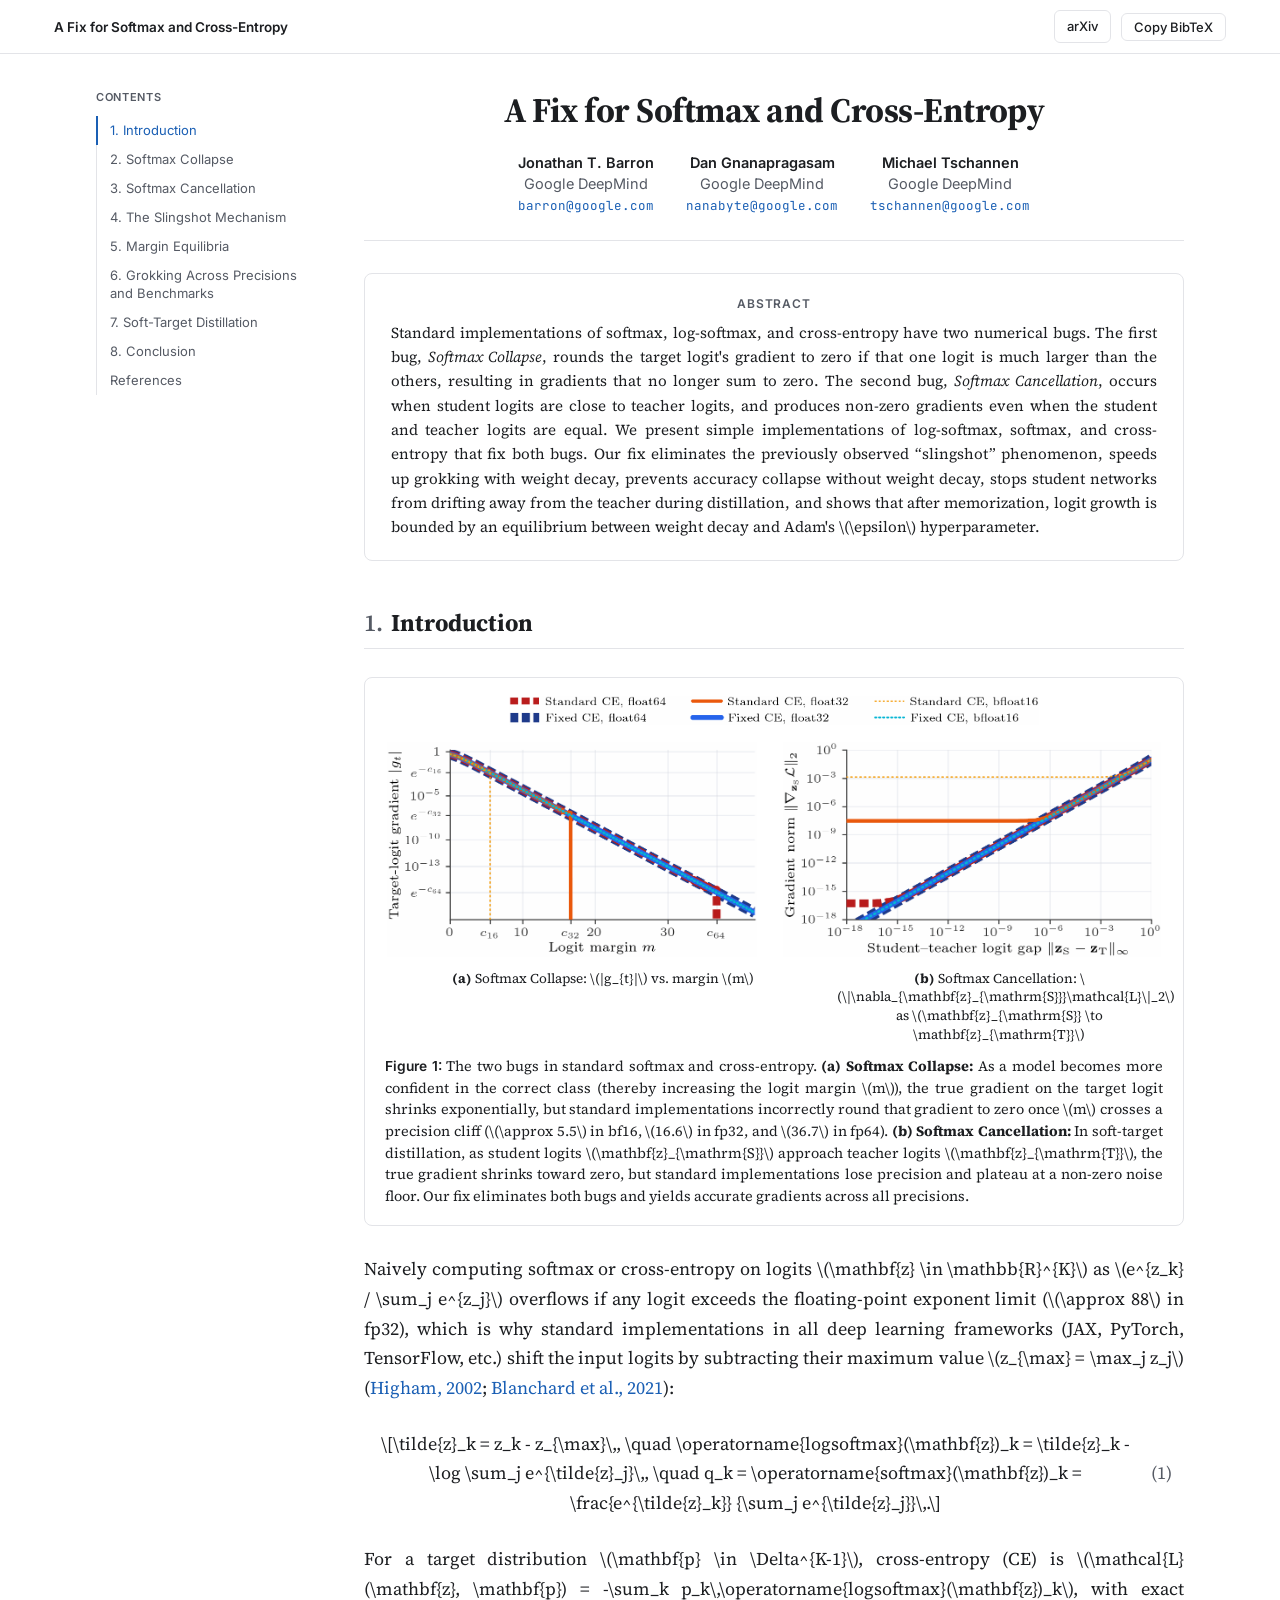
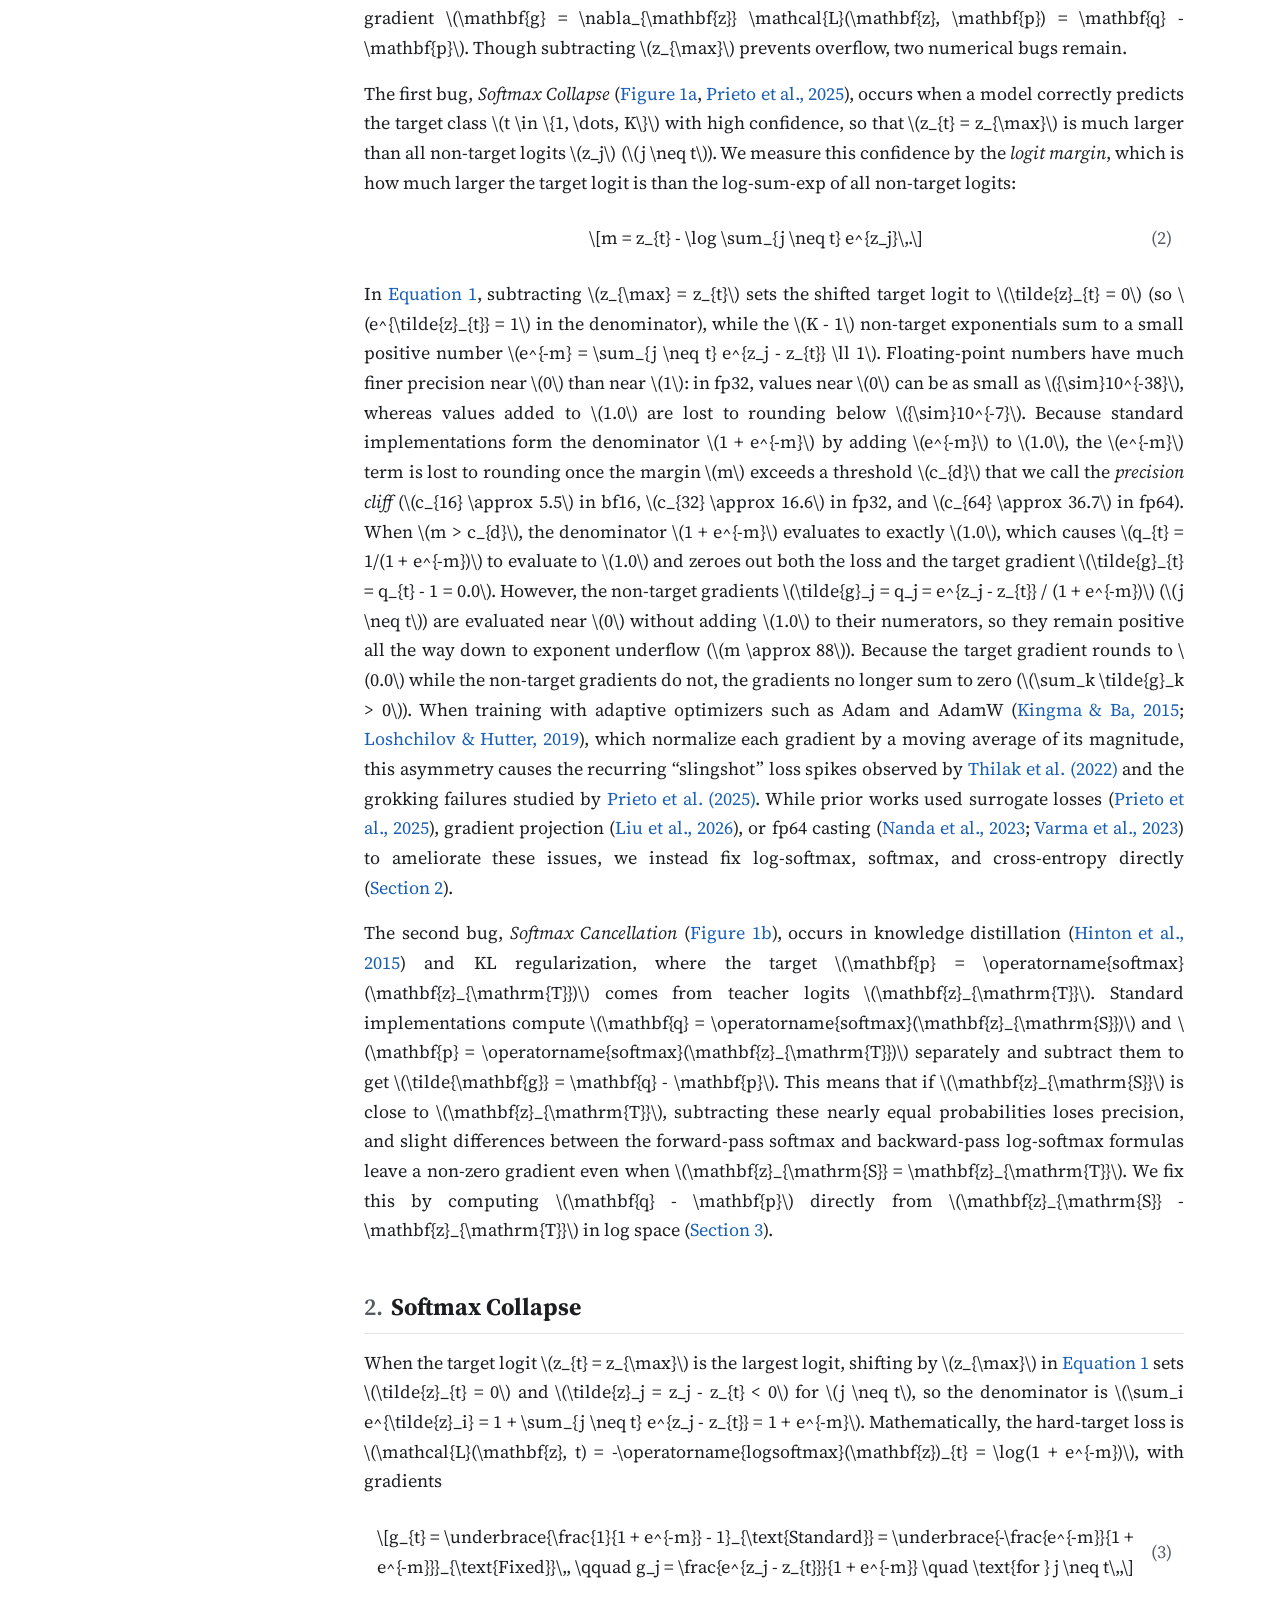
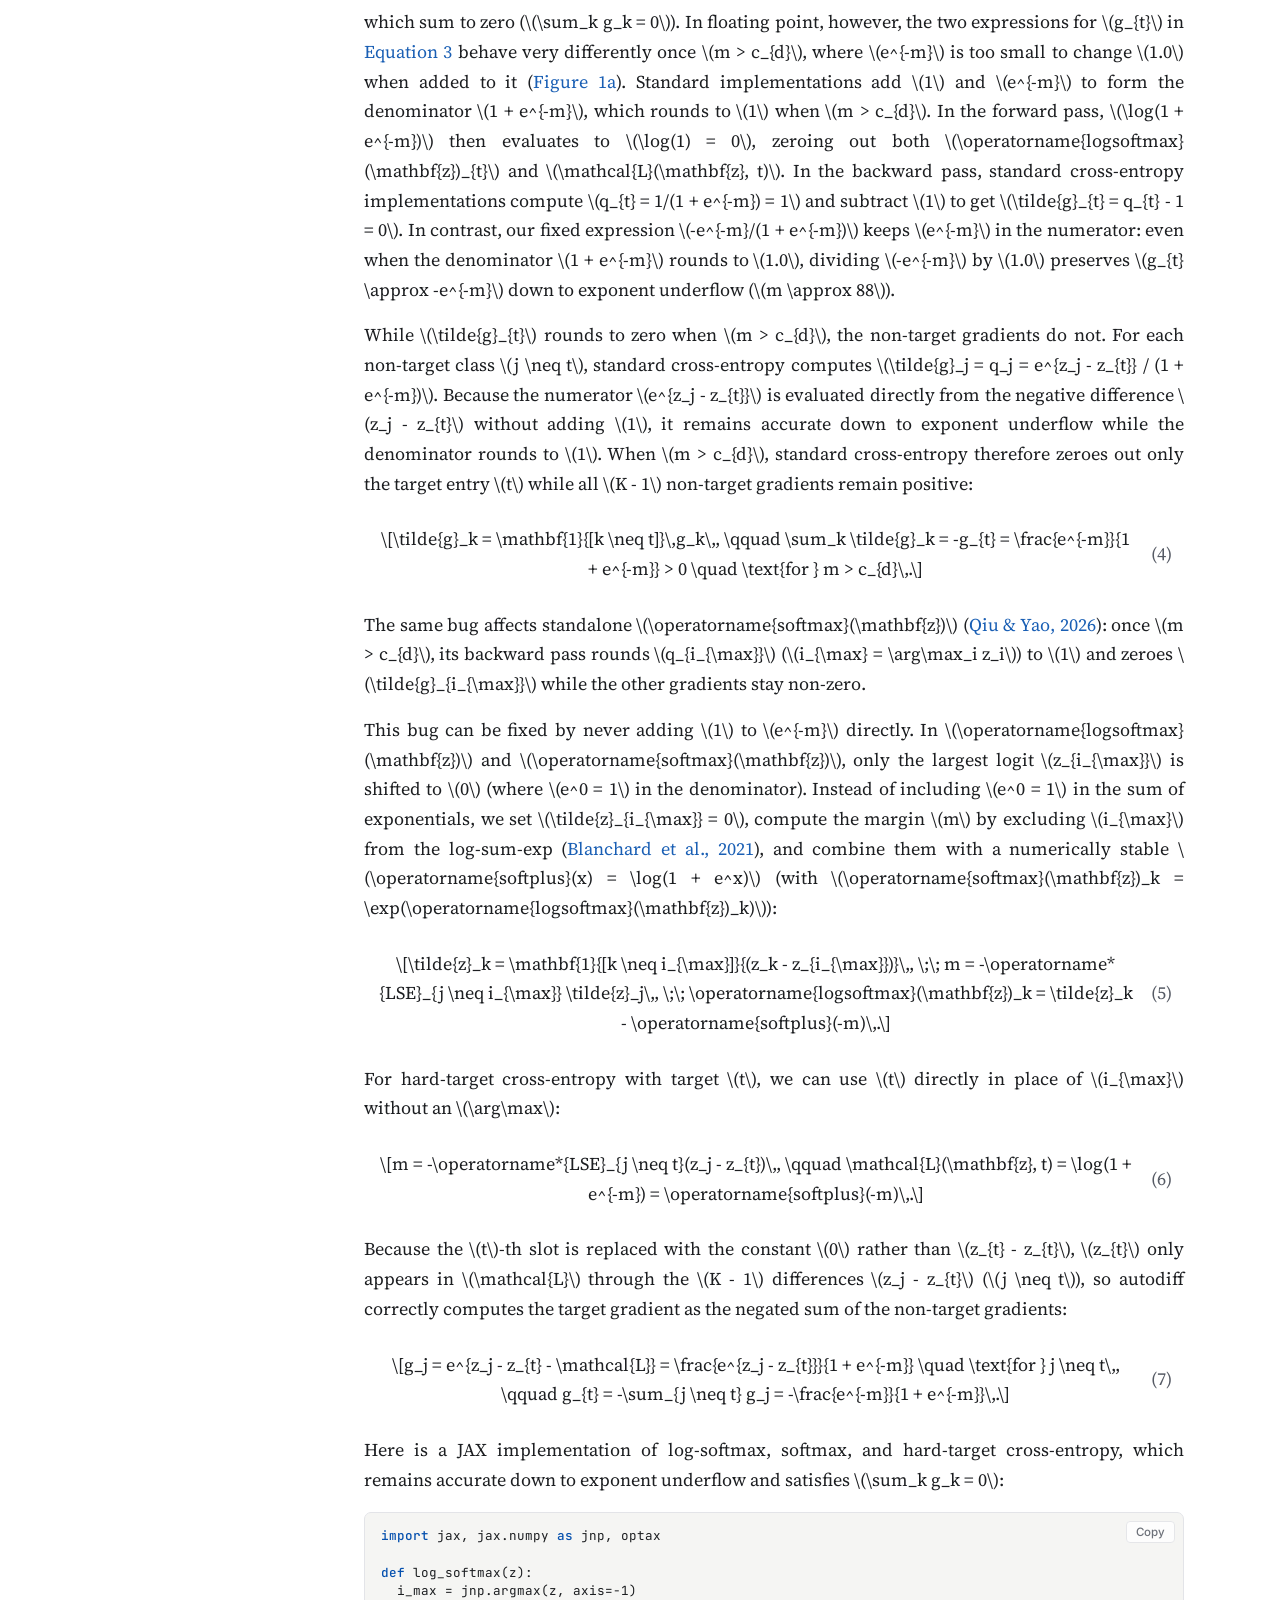
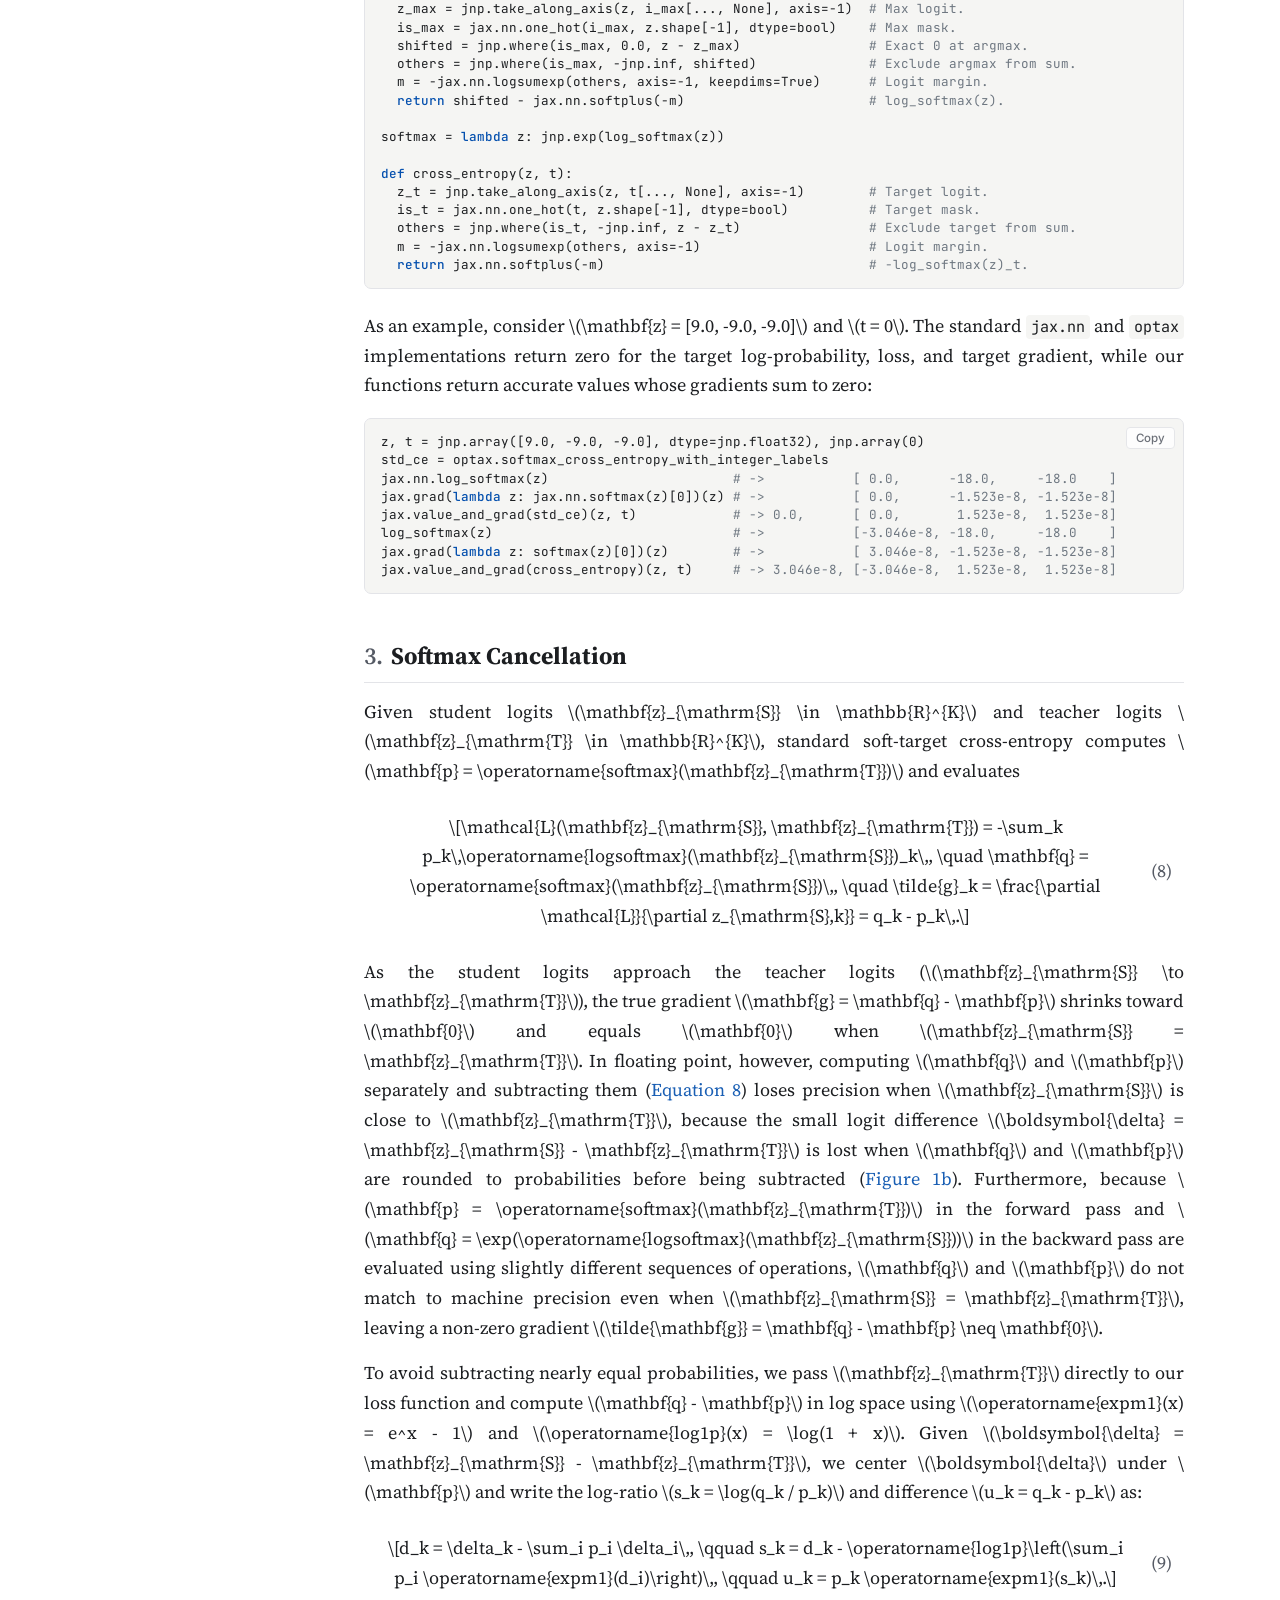
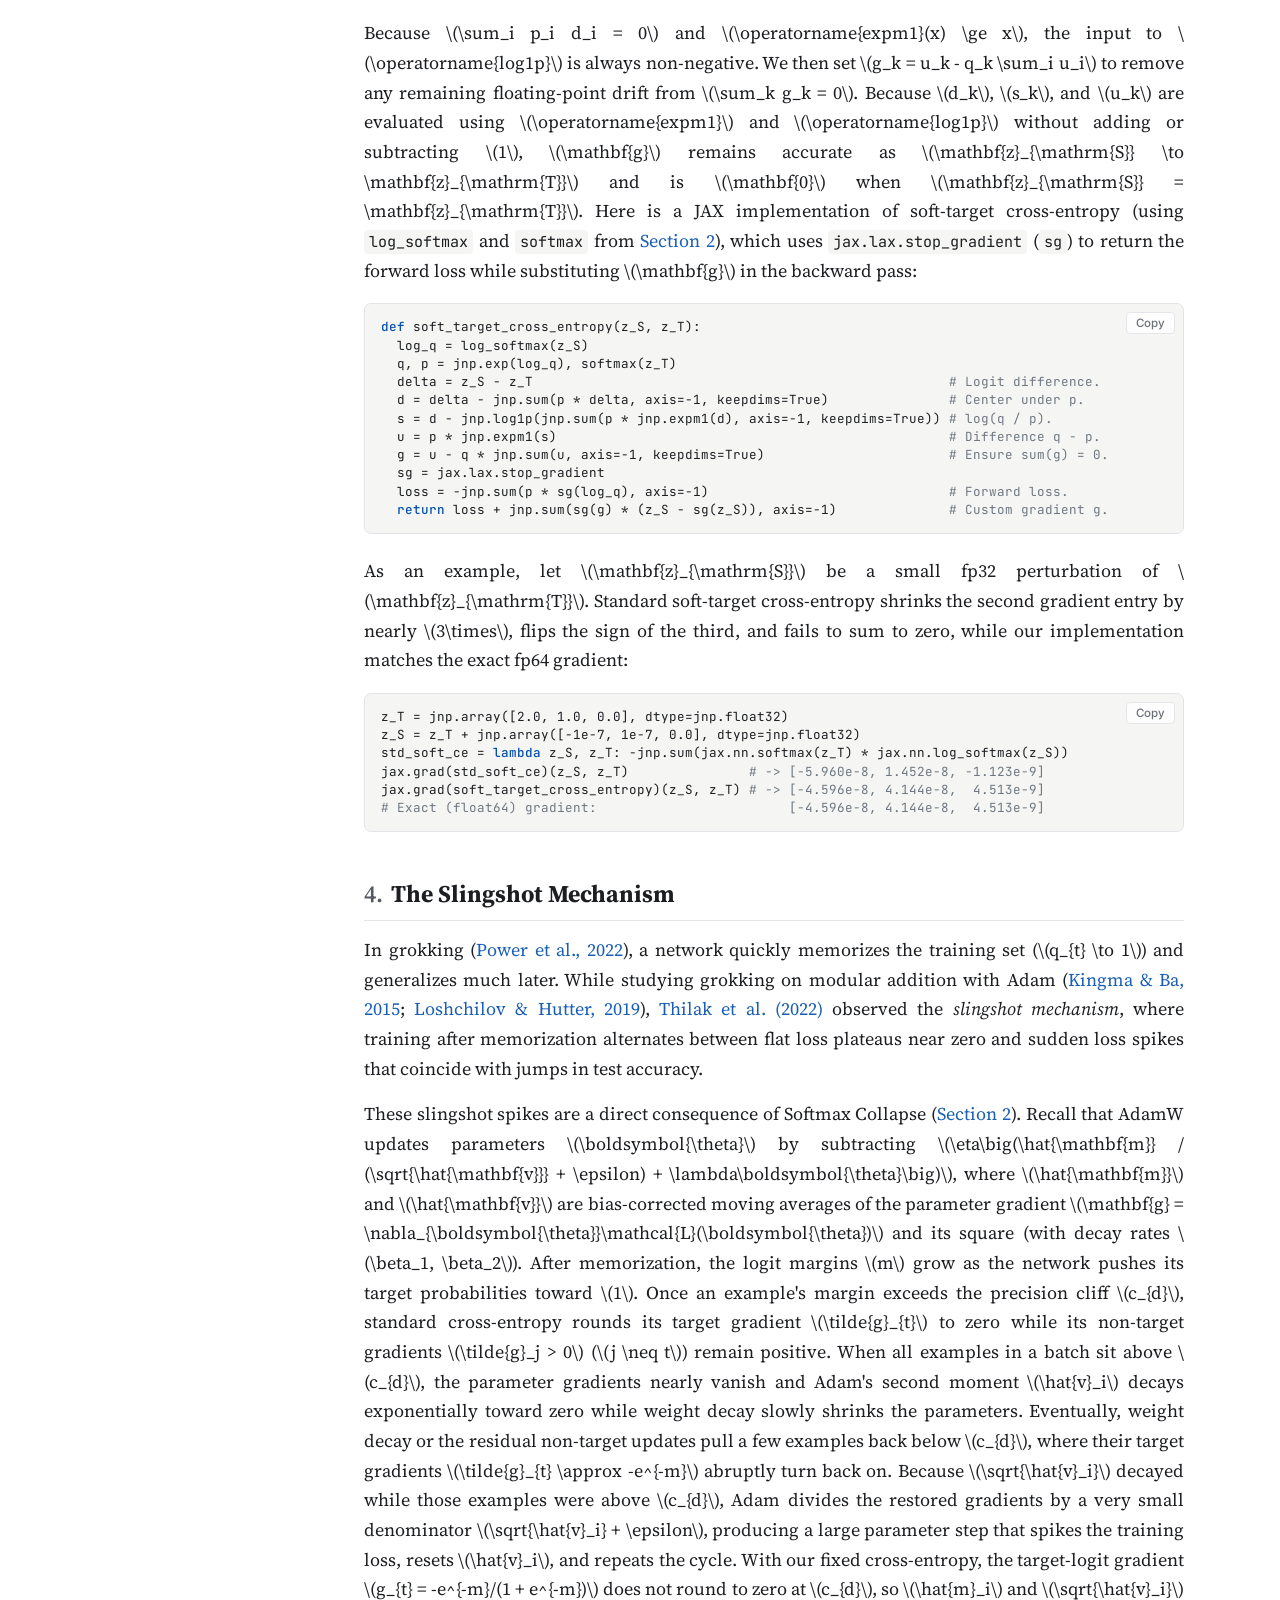
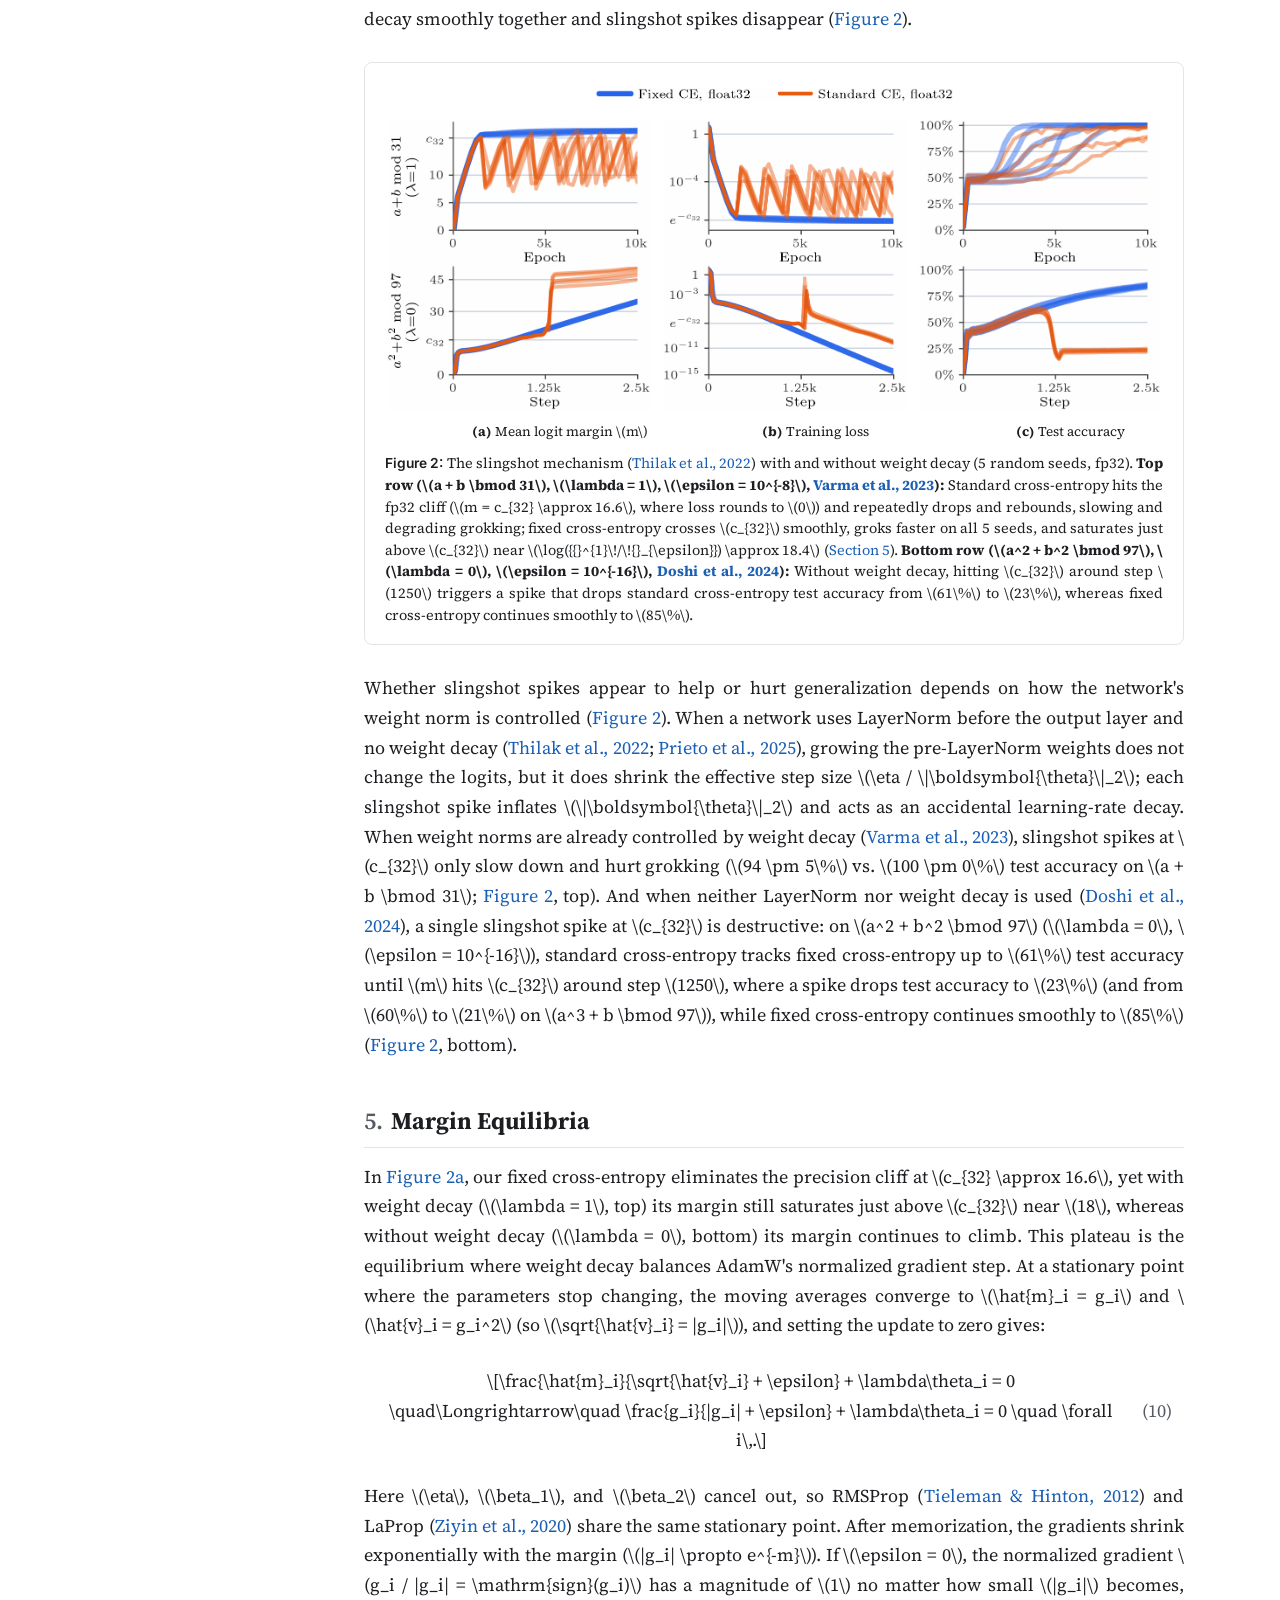
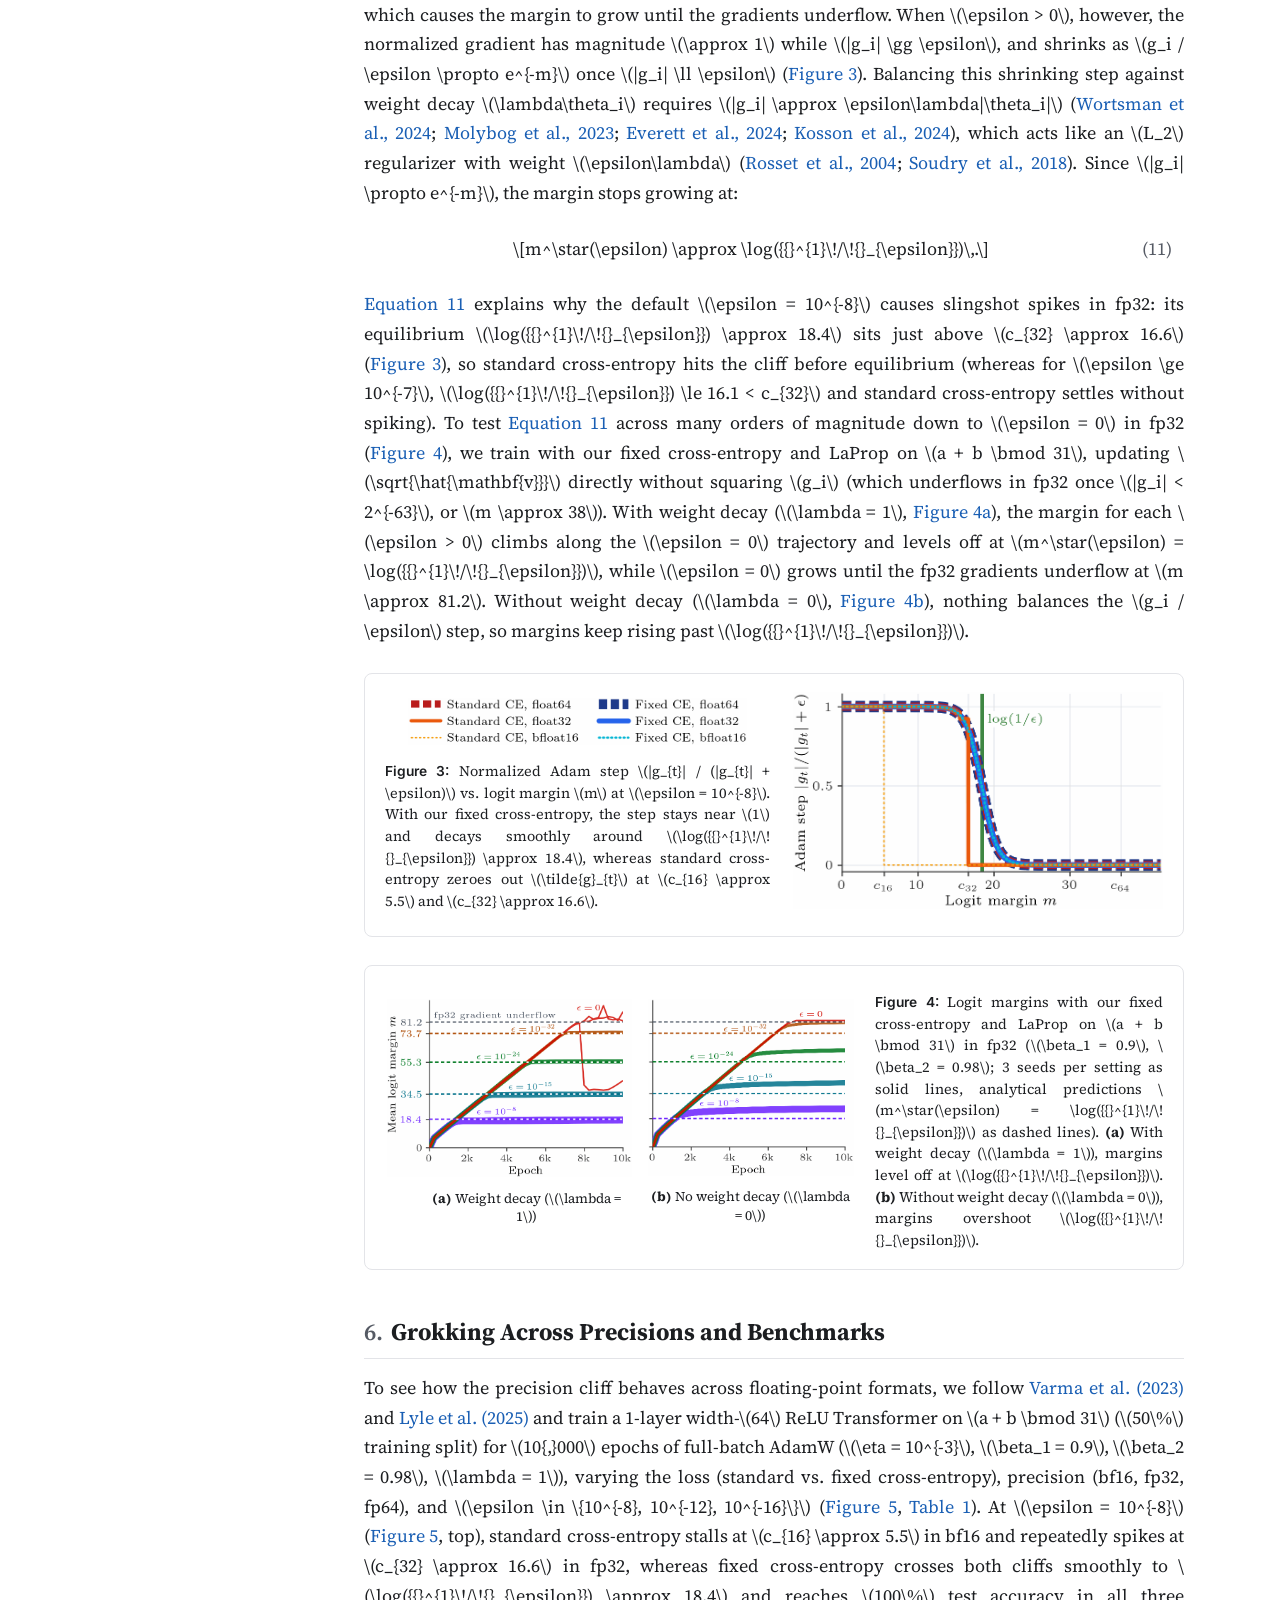
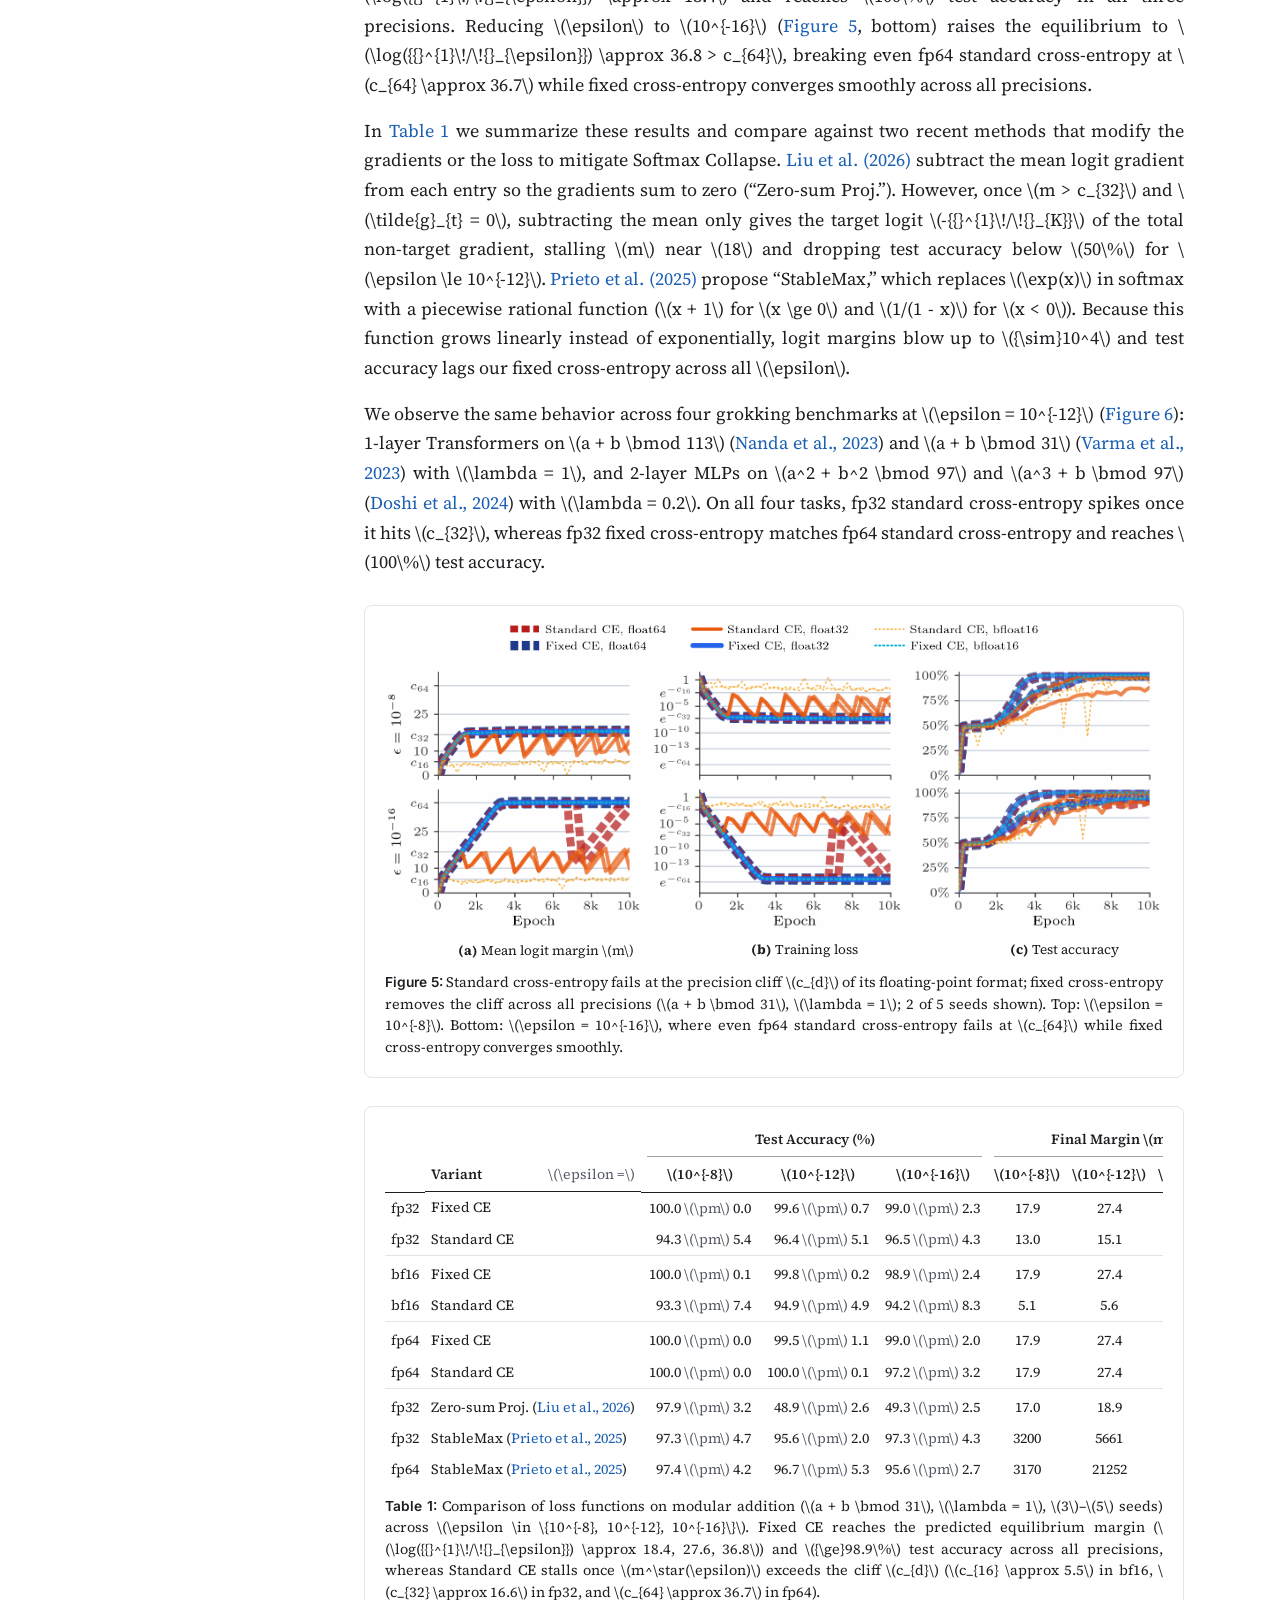
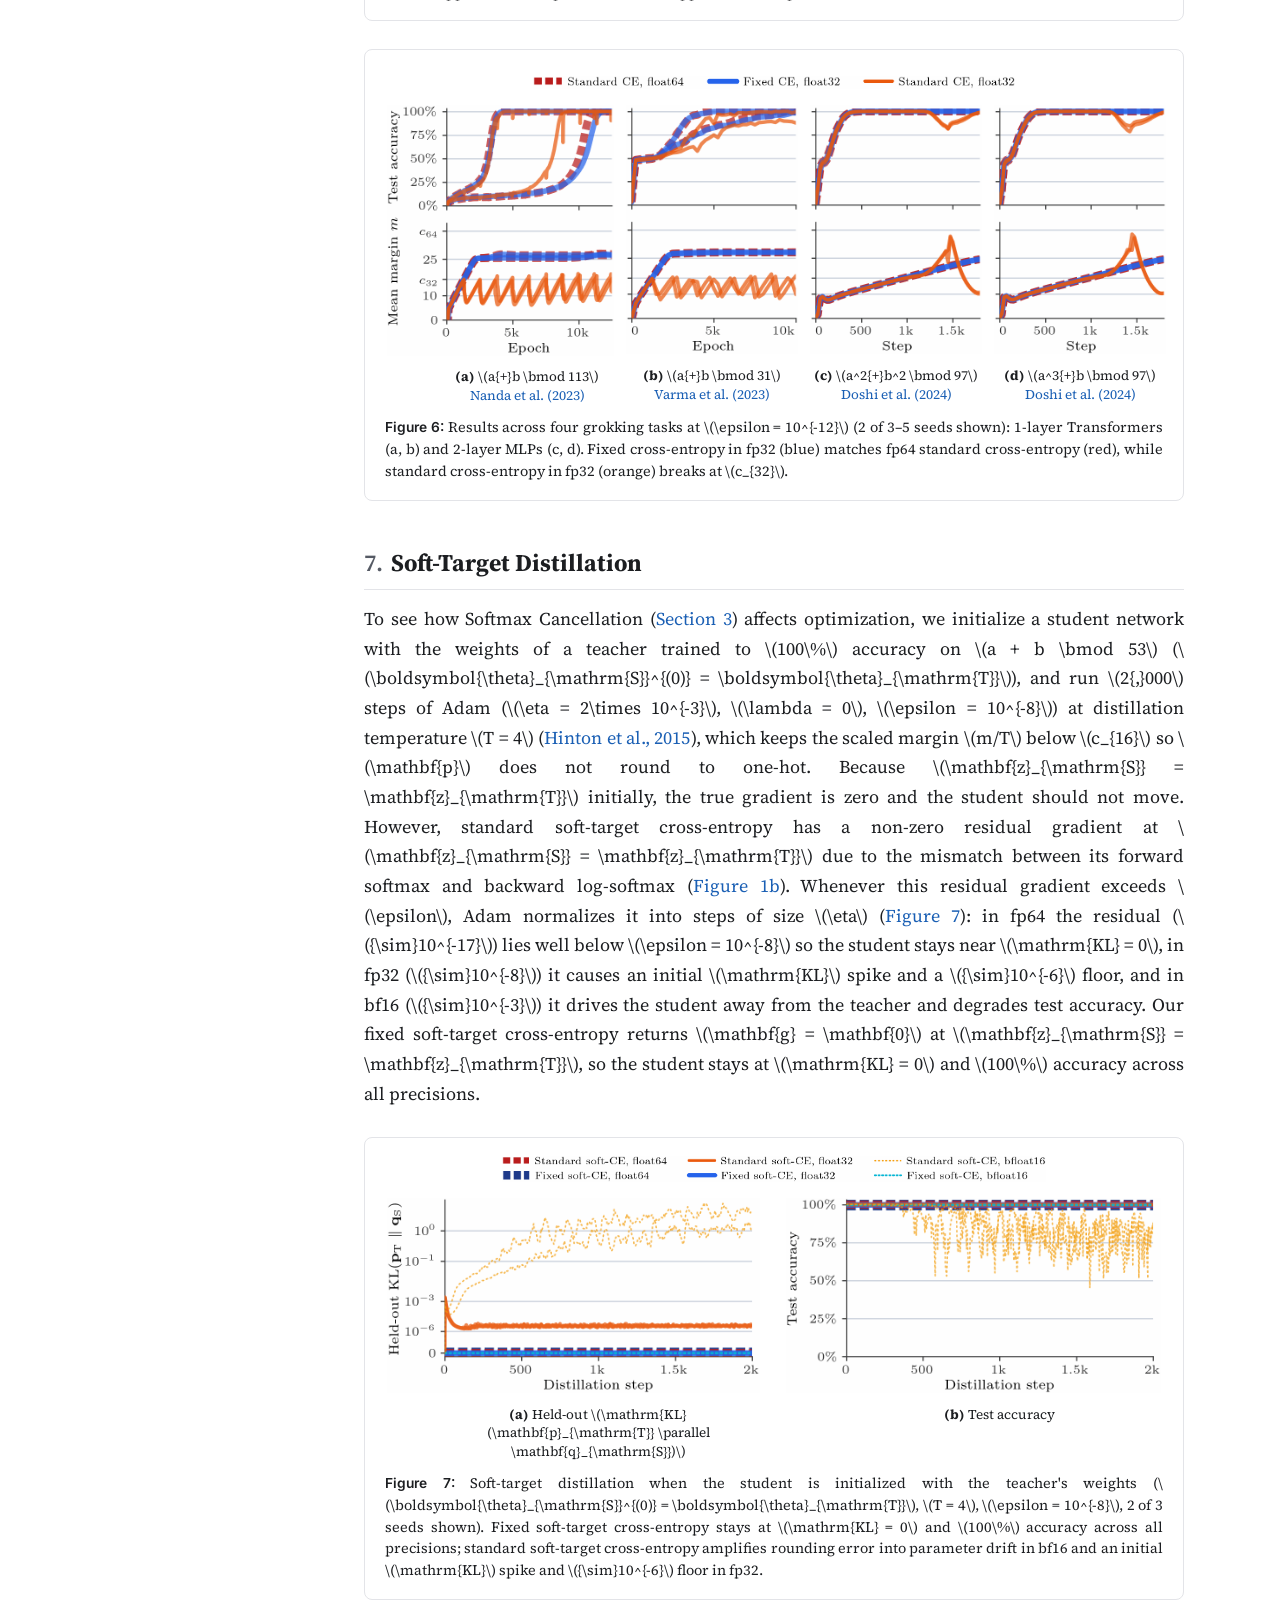
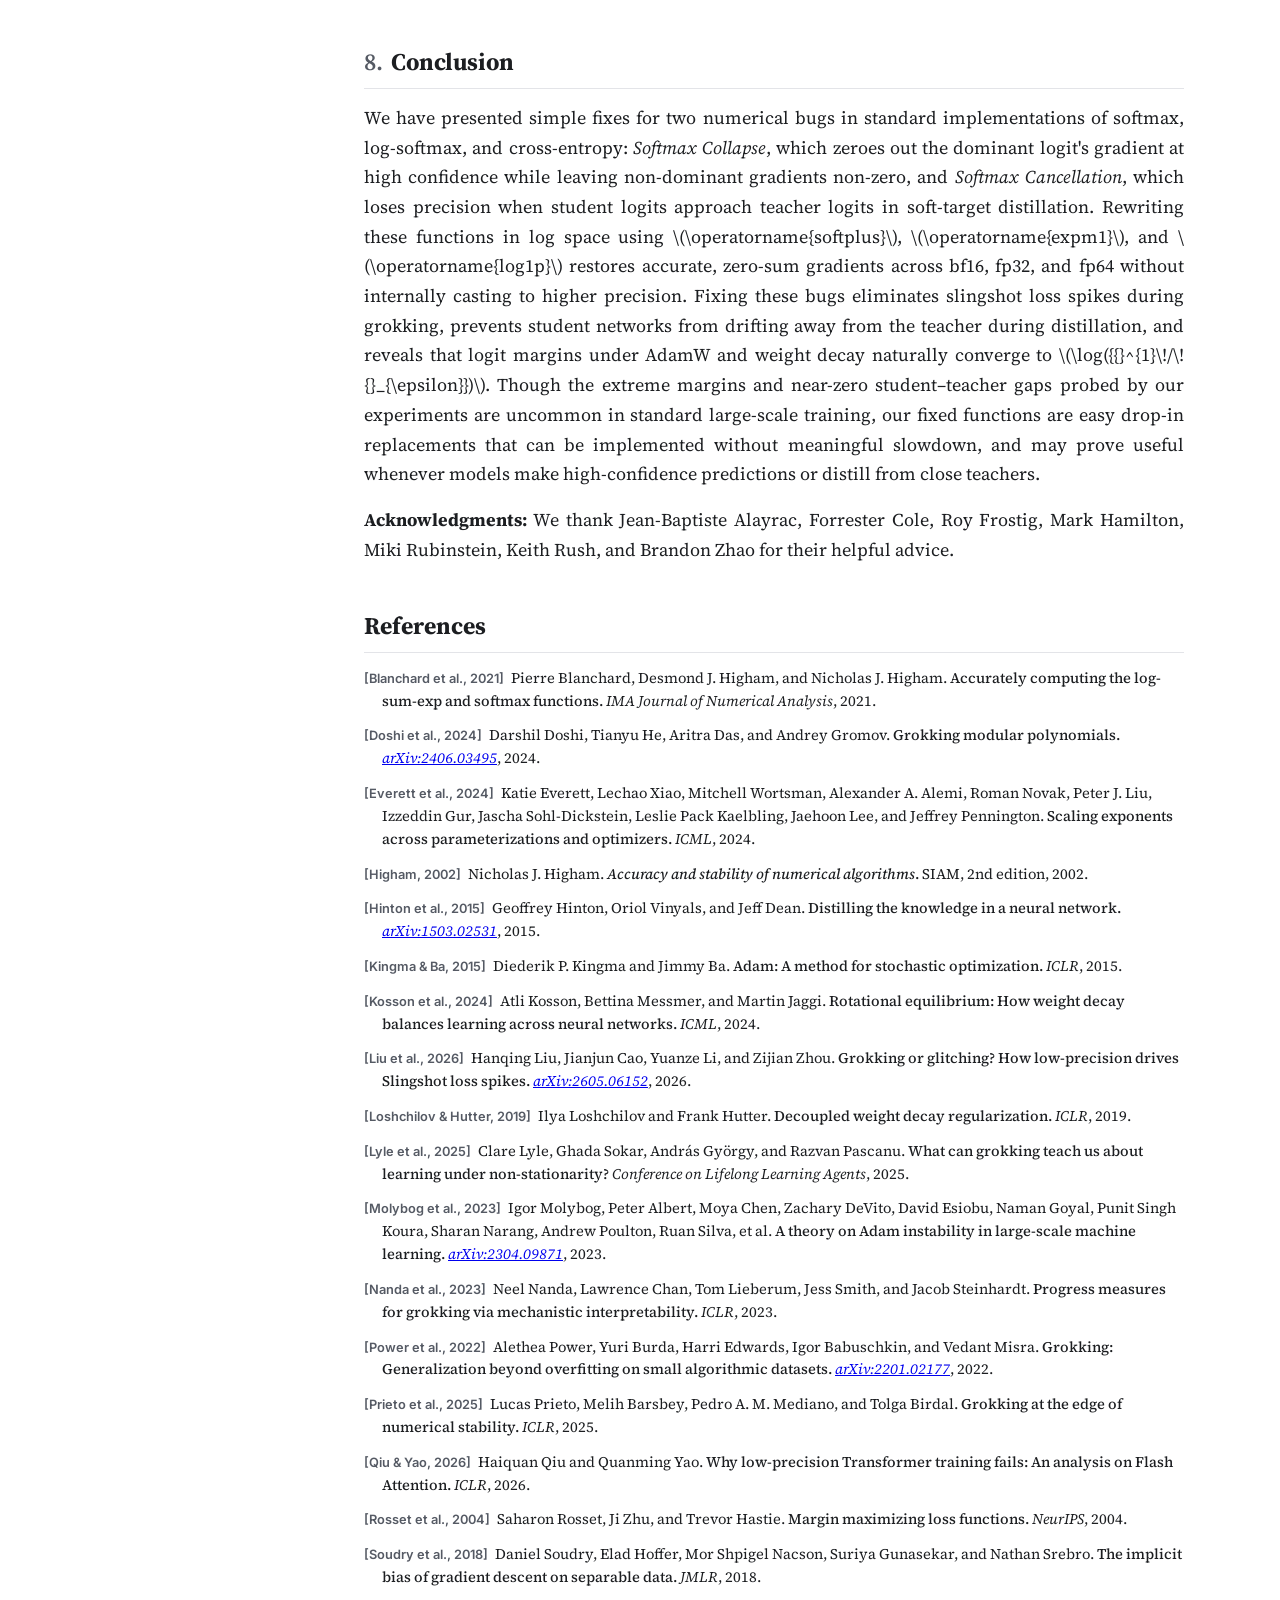
==== softmaxfix/index.html @ 336ce7fc "Add SoftmaxFix paper and project page" ====
<!DOCTYPE html>
<html lang="en">
<head>
  <meta charset="utf-8">
  <meta name="viewport" content="width=device-width, initial-scale=1">
  <title>A Fix for Softmax and Cross-Entropy</title>
  <link rel="shortcut icon" href="../images/favicon/favicon.ico" type="image/x-icon">
  <link rel="preconnect" href="https://fonts.googleapis.com">
  <link rel="preconnect" href="https://fonts.gstatic.com" crossorigin>
  <link href="https://fonts.googleapis.com/css2?family=Inter:wght@400;500;600&family=JetBrains+Mono:wght@400;500&family=Source+Serif+4:ital,opsz,wght@0,8..60,400;0,8..60,600;0,8..60,700;1,8..60,400&display=swap" rel="stylesheet">
  <link rel="stylesheet" href="https://cdn.jsdelivr.net/npm/katex@0.16.22/dist/katex.min.css" crossorigin="anonymous">
  <script defer src="https://cdn.jsdelivr.net/npm/katex@0.16.22/dist/katex.min.js" crossorigin="anonymous"></script>
  <script defer src="https://cdn.jsdelivr.net/npm/katex@0.16.22/dist/contrib/auto-render.min.js" crossorigin="anonymous"></script>
  <style>
    :root {
      --bg: #ffffff;
      --bg-elevated: #ffffff;
      --bg-code: #f5f5f3;
      --text: #1c1e21;
      --text-muted: #555a64;
      --border: #e3e4e8;
      --accent: #1a5fb4;
      --accent-hover: #0d47a1;
      --highlight-bg: rgba(26, 95, 180, 0.08);
      --tok-kw: #0550ae;
      --tok-comment: #6e7781;
      --shadow: 0 4px 20px rgba(0, 0, 0, 0.08);
    }
    * {
      box-sizing: border-box;
    }
    html {
      scroll-behavior: smooth;
      scroll-padding-top: 72px;
    }
    body {
      margin: 0;
      background: var(--bg);
      color: var(--text);
      font-family: "Source Serif 4", Georgia, "Times New Roman", serif;
      font-size: 18px;
      line-height: 1.65;
      -webkit-font-smoothing: antialiased;
    }
    /* Top utility bar */
    .topbar {
      position: sticky;
      top: 0;
      z-index: 100;
      background: color-mix(in srgb, var(--bg) 88%, transparent);
      backdrop-filter: blur(10px);
      border-bottom: 1px solid var(--border);
      font-family: "Inter", -apple-system, BlinkMacSystemFont, sans-serif;
      font-size: 13.5px;
    }
    .topbar-inner {
      max-width: 1220px;
      margin: 0 auto;
      padding: 10px 24px;
      display: flex;
      align-items: center;
      justify-content: space-between;
      gap: 16px;
    }
    .topbar-title {
      font-weight: 600;
      color: var(--text);
      white-space: nowrap;
      overflow: hidden;
      text-overflow: ellipsis;
    }
    .topbar-actions {
      display: flex;
      align-items: center;
      gap: 10px;
      flex-shrink: 0;
    }
    .btn-pill {
      display: inline-flex;
      align-items: center;
      gap: 6px;
      padding: 5px 12px;
      border-radius: 6px;
      border: 1px solid var(--border);
      background: var(--bg-elevated);
      color: var(--text);
      font-family: inherit;
      font-size: 13px;
      font-weight: 500;
      text-decoration: none;
      cursor: pointer;
      transition: border-color 0.15s, background 0.15s;
    }
    .btn-pill:hover {
      border-color: var(--accent);
      color: var(--accent);
    }
    /* Main layout with sticky sidebar TOC */
    .page-layout {
      max-width: 1220px;
      margin: 0 auto;
      padding: 36px 24px 96px;
      display: grid;
      grid-template-columns: 220px minmax(0, 820px);
      gap: 48px;
      justify-content: center;
    }
    .toc-sidebar {
      position: sticky;
      top: 76px;
      align-self: start;
      font-family: "Inter", -apple-system, BlinkMacSystemFont, sans-serif;
      font-size: 13px;
      line-height: 1.45;
      max-height: calc(100vh - 100px);
      overflow-y: auto;
      padding-right: 8px;
    }
    .toc-header {
      font-weight: 600;
      text-transform: uppercase;
      letter-spacing: 0.06em;
      font-size: 11px;
      color: var(--text-muted);
      margin-bottom: 10px;
    }
    .toc-list {
      list-style: none;
      padding: 0;
      margin: 0;
      border-left: 1px solid var(--border);
    }
    .toc-list li {
      margin: 0;
    }
    .toc-list a {
      display: block;
      padding: 5px 0 5px 12px;
      color: var(--text-muted);
      text-decoration: none;
      border-left: 2px solid transparent;
      margin-left: -1px;
      transition: color 0.15s, border-color 0.15s;
    }
    .toc-list a:hover,
    .toc-list a.active {
      color: var(--accent);
      border-left-color: var(--accent);
    }
    @media (max-width: 1024px) {
      .page-layout {
        grid-template-columns: minmax(0, 820px);
      }
      .toc-sidebar {
        display: none;
      }
    }
    /* Paper Header */
    .paper-header {
      text-align: center;
      margin-bottom: 32px;
      padding-bottom: 24px;
      border-bottom: 1px solid var(--border);
    }
    .paper-title {
      font-size: 2.15rem;
      line-height: 1.22;
      font-weight: 700;
      margin: 0 0 20px;
      letter-spacing: -0.015em;
    }
    .authors-row {
      display: flex;
      flex-wrap: wrap;
      justify-content: center;
      gap: 32px;
      font-family: "Inter", -apple-system, BlinkMacSystemFont, sans-serif;
      font-size: 14.5px;
      line-height: 1.45;
    }
    .author-name {
      font-weight: 600;
      color: var(--text);
    }
    .author-affil {
      color: var(--text-muted);
    }
    .author-email a {
      font-family: "JetBrains Mono", monospace;
      font-size: 12.5px;
      color: var(--accent);
      text-decoration: none;
    }
    .author-email a:hover {
      text-decoration: underline;
    }
    /* Abstract */
    .abstract-box {
      background: var(--bg-elevated);
      border: 1px solid var(--border);
      border-radius: 8px;
      padding: 20px 26px;
      margin-bottom: 36px;
      font-size: 0.95rem;
      line-height: 1.6;
    }
    .abstract-title {
      font-family: "Inter", sans-serif;
      font-size: 12px;
      font-weight: 600;
      text-transform: uppercase;
      letter-spacing: 0.08em;
      color: var(--text-muted);
      margin: 0 0 8px;
      text-align: center;
    }
    .abstract-box p {
      margin: 0;
      text-align: justify;
      hyphens: auto;
    }
    /* Headings & Paragraphs */
    .section-heading {
      font-size: 1.5rem;
      font-weight: 700;
      margin: 42px 0 14px;
      padding-bottom: 6px;
      border-bottom: 1px solid var(--border);
      display: flex;
      align-items: baseline;
      gap: 8px;
    }
    .sec-num {
      color: var(--text-muted);
      font-weight: 600;
    }
    .heading-anchor {
      margin-left: auto;
      font-size: 0.95rem;
      color: var(--text-muted);
      text-decoration: none;
      opacity: 0;
      transition: opacity 0.15s;
    }
    .section-heading:hover .heading-anchor {
      opacity: 0.7;
    }
    .subsec-heading {
      font-size: 1.2rem;
      font-weight: 600;
      margin: 34px 0 10px;
    }
    p {
      margin: 0 0 16px;
      text-align: justify;
      hyphens: auto;
    }
    code {
      font-family: "JetBrains Mono", ui-monospace, SFMono-Regular, Menlo, Consolas, monospace;
      font-size: 0.84em;
      background: var(--bg-code);
      padding: 2px 5px;
      border-radius: 4px;
      font-variant-ligatures: none;
    }
    /* Links & Cross-references */
    a.xref, a.cite-link {
      color: var(--accent);
      text-decoration: none;
      border-bottom: 1px dotted transparent;
      transition: color 0.12s, border-color 0.12s;
    }
    a.xref:hover, a.cite-link:hover {
      color: var(--accent-hover);
      border-bottom-color: var(--accent-hover);
    }
    /* Display Equations */
    .equation-row {
      display: flex;
      align-items: center;
      justify-content: space-between;
      margin: 18px 0;
      padding: 8px 12px;
      border-radius: 6px;
      overflow-x: auto;
      transition: background 0.25s;
    }
    .equation-row:target {
      background: var(--highlight-bg);
    }
    .math-display {
      flex: 1;
      text-align: center;
      overflow-x: auto;
    }
    .math-display .katex-display {
      margin: 0.25em 0;
    }
    .eq-num {
      font-family: "Source Serif 4", serif;
      color: var(--text-muted);
      margin-left: 16px;
      flex-shrink: 0;
    }
    /* Code Listings */
    .code-card {
      position: relative;
      margin: 18px 0 22px;
      background: var(--bg-code);
      border: 1px solid var(--border);
      border-radius: 7px;
      overflow: hidden;
    }
    .copy-code-btn {
      position: absolute;
      top: 8px;
      right: 8px;
      padding: 3px 9px;
      font-family: "Inter", sans-serif;
      font-size: 11.5px;
      font-weight: 500;
      color: var(--text-muted);
      background: var(--bg-elevated);
      border: 1px solid var(--border);
      border-radius: 4px;
      cursor: pointer;
      opacity: 0.85;
      transition: opacity 0.15s, border-color 0.15s;
    }
    .copy-code-btn:hover {
      opacity: 1;
      border-color: var(--accent);
      color: var(--accent);
    }
    .code-listing {
      margin: 0;
      padding: 14px 16px;
      overflow-x: auto;
      font-family: "JetBrains Mono", ui-monospace, SFMono-Regular, Menlo, Consolas, monospace;
      font-size: 12.6px;
      line-height: 1.45;
      font-variant-ligatures: none;
      tab-size: 2;
    }
    .code-listing code {
      background: none;
      padding: 0;
      font-size: inherit;
      white-space: pre;
    }
    .tok-kw {
      color: var(--tok-kw);
      font-weight: 500;
    }
    .tok-comment {
      color: var(--tok-comment);
    }
    /* Figures & Subfigures */
    .paper-figure {
      margin: 28px 0;
      padding: 18px 20px;
      background: #ffffff;
      color: #1c1e21;
      border: 1px solid var(--border);
      border-radius: 8px;
    }
    .fig-top-img-wrap {
      text-align: center;
      margin-bottom: 6px;
    }
    .fig-img, .fig-legend-img {
      display: inline-block;
      max-width: 100%;
      height: auto;
      cursor: zoom-in;
    }
    .subfigure-row {
      display: flex;
      flex-wrap: nowrap;
      align-items: flex-start;
      justify-content: space-between;
      gap: 8px;
      margin-bottom: 10px;
    }
    .subfigure {
      text-align: center;
      padding: 2px;
      border-radius: 4px;
      transition: outline 0.2s;
    }
    .subfigure:target {
      outline: 2px solid #1a5fb4;
    }
    .subcaption {
      font-size: 0.84rem;
      line-height: 1.38;
      margin-top: 4px;
      text-align: center;
    }
    .fig-minipage-row {
      display: flex;
      align-items: center;
      justify-content: space-between;
      gap: 16px;
    }
    .fig-minipage {
      text-align: center;
    }
    .fig-caption {
      font-size: 0.9rem;
      line-height: 1.5;
      text-align: justify;
      margin-top: 8px;
    }
    .fig-label {
      font-family: "Inter", sans-serif;
      font-size: 0.86rem;
      font-weight: 600;
    }
    @media (max-width: 680px) {
      .subfigure-row, .fig-minipage-row {
        flex-wrap: wrap;
      }
      .subfigure, .fig-minipage {
        flex: 0 0 100% !important;
        max-width: 100% !important;
      }
    }
    /* Booktabs Table */
    .table-card {
      margin: 28px 0;
      padding: 16px 20px;
      background: var(--bg-elevated);
      border: 1px solid var(--border);
      border-radius: 8px;
    }
    .table-caption {
      font-size: 0.9rem;
      line-height: 1.5;
      margin-top: 10px;
      text-align: justify;
    }
    .table-scroll {
      overflow-x: auto;
    }
    .booktabs-table {
      width: 100%;
      border-collapse: collapse;
      font-family: "Source Serif 4", Georgia, serif;
      font-size: 0.88rem;
      font-variant-numeric: tabular-nums;
    }
    .booktabs-table th {
      font-weight: 600;
      padding: 5px 6px;
      white-space: nowrap;
    }
    .booktabs-table thead tr:last-child th {
      border-bottom: 1.2px solid var(--text);
    }
    .booktabs-table th.cmidrule-lr {
      position: relative;
      padding-bottom: 7px;
    }
    .booktabs-table th.cmidrule-lr::after {
      content: "";
      position: absolute;
      left: 6px;
      right: 6px;
      bottom: 1px;
      height: 1px;
      background: var(--text-muted);
      opacity: 0.55;
    }
    .booktabs-table td {
      padding: 4px 6px;
      white-space: nowrap;
    }
    .booktabs-table tr.row-group-start td {
      padding-top: 10px;
    }
    .booktabs-table tr.row-midrule-top td {
      border-top: 1px solid var(--border);
      padding-top: 7px;
    }
    .align-left { text-align: left; }
    .align-center { text-align: center; }
    .variant-eps-hdr {
      display: flex;
      justify-content: space-between;
      align-items: baseline;
      gap: 14px;
    }
    .eps-hdr-label {
      font-weight: 400;
      color: var(--text-muted);
    }
    .booktabs-table td.pm-val {
      text-align: right;
      padding-right: 2px;
      padding-left: 8px;
    }
    .booktabs-table td.pm-sym {
      text-align: center;
      padding-left: 1px;
      padding-right: 1px;
      color: var(--text-muted);
    }
    .booktabs-table td.pm-sd {
      text-align: left;
      padding-left: 2px;
      padding-right: 8px;
    }
    /* Bibliography */
    .bib-list {
      list-style: none;
      padding: 0;
      margin: 0;
      font-size: 0.92rem;
      line-height: 1.55;
    }
    .bib-item {
      margin-bottom: 12px;
      padding-left: 18px;
      text-indent: -18px;
      border-radius: 4px;
      transition: background 0.2s;
    }
    .bib-item:target {
      background: var(--highlight-bg);
    }
    .bib-tag {
      font-family: "Inter", sans-serif;
      font-size: 0.8rem;
      font-weight: 600;
      color: var(--text-muted);
      margin-right: 4px;
    }
    .bib-title {
      font-weight: 500;
    }
    /* Hover preview popover */
    #hover-popover {
      position: fixed;
      z-index: 250;
      max-width: 560px;
      max-height: 380px;
      overflow: auto;
      background: var(--bg-elevated);
      color: var(--text);
      border: 1px solid var(--border);
      border-radius: 8px;
      padding: 12px 16px;
      box-shadow: var(--shadow);
      font-size: 0.88rem;
      line-height: 1.48;
      pointer-events: none;
      display: none;
    }
    #hover-popover .paper-figure {
      margin: 0;
      padding: 8px;
      border: none;
    }
    /* Lightbox modal */
    #lightbox-overlay {
      position: fixed;
      inset: 0;
      z-index: 300;
      background: rgba(0, 0, 0, 0.82);
      display: none;
      align-items: center;
      justify-content: center;
      padding: 24px;
      cursor: zoom-out;
    }
    #lightbox-overlay img {
      max-width: 96vw;
      max-height: 92vh;
      background: #ffffff;
      padding: 12px;
      border-radius: 8px;
      box-shadow: 0 10px 40px rgba(0, 0, 0, 0.5);
    }
  </style>
</head>
<body>
  <header class="topbar">
    <div class="topbar-inner">
      <div class="topbar-title">A Fix for Softmax and Cross-Entropy</div>
      <div class="topbar-actions">
        <a class="btn-pill" href="https://arxiv.org/abs/2610.31642" target="_blank" rel="noopener">arXiv</a>
        <button class="btn-pill" id="copy-bibtex-btn" data-bibtex="@article{barron2026softmaxfix,
  title={A Fix for Softmax and Cross-Entropy},
  author={Barron, Jonathan T. and Gnanapragasam, Dan and Tschannen, Michael},
  journal={arXiv:2610.31642},
  year={2026}
}" onclick="copyBibtex(this)">Copy BibTeX</button>
      </div>
    </div>
  </header>

  <div class="page-layout">
    <aside class="toc-sidebar">
      <div class="toc-header">Contents</div>
      <ul class="toc-list" id="toc-list">
        <li><a href="#sec:intro">1. Introduction</a></li><li><a href="#sec:bug1">2. Softmax Collapse</a></li><li><a href="#sec:bug2">3. Softmax Cancellation</a></li><li><a href="#sec:slingshot">4. The Slingshot Mechanism</a></li><li><a href="#sec:equilibria">5. Margin Equilibria</a></li><li><a href="#sec:experiments">6. Grokking Across Precisions and Benchmarks</a></li><li><a href="#sec:distillation">7. Soft-Target Distillation</a></li><li><a href="#sec:recommendations">8. Conclusion</a></li><li><a href="#references">References</a></li>
      </ul>
    </aside>

    <main class="paper-main">
      <div class="paper-header">
        <h1 class="paper-title">A Fix for Softmax and Cross-Entropy</h1>
        <div class="authors-row">
          <div class="author-card"><div class="author-name">Jonathan T. Barron</div><div class="author-affil">Google DeepMind</div><div class="author-email"><a href="mailto:barron@google.com">barron@google.com</a></div></div><div class="author-card"><div class="author-name">Dan Gnanapragasam</div><div class="author-affil">Google DeepMind</div><div class="author-email"><a href="mailto:nanabyte@google.com">nanabyte@google.com</a></div></div><div class="author-card"><div class="author-name">Michael Tschannen</div><div class="author-affil">Google DeepMind</div><div class="author-email"><a href="mailto:tschannen@google.com">tschannen@google.com</a></div></div>
        </div>
      </div>

      <section class="abstract-box" id="abstract">
        <div class="abstract-title">Abstract</div>
        <p>Standard implementations of softmax, log-softmax, and
cross-entropy have two numerical bugs.
The first bug, <em>Softmax Collapse</em>, rounds the target logit's gradient to
zero if that one logit is much larger than the others, resulting in
gradients that no longer sum to zero.
The second bug, <em>Softmax Cancellation</em>,
occurs when student logits are close to teacher logits,
and produces non-zero gradients even when the student and teacher logits are
equal.
We present simple implementations of log-softmax, softmax, and
cross-entropy that fix both bugs.
Our fix eliminates the previously observed “slingshot” phenomenon,
speeds up grokking with weight decay, prevents accuracy collapse without weight
decay, stops student networks from drifting away from the teacher during
distillation, and shows that after memorization, logit growth is bounded by an
equilibrium between weight decay and Adam's <span class="math-inline">\(\epsilon\)</span> hyperparameter.</p>
      </section>

      <h2 id="sec:intro" class="section-heading"><span class="sec-num">1.</span> Introduction<a class="heading-anchor" href="#sec:intro" title="Permalink">#</a></h2>
<figure class="paper-figure" id="fig:fig1"><div class="fig-top-img-wrap"><img src="img/paper_fig2_legend.png" alt="paper_fig2_legend.png" class="fig-legend-img zoomable" style="width:68.0%;" loading="lazy"></div><div class="subfigure-row"><div class="subfigure" id="fig:fig1a" style="flex: 0 0 48.09%; max-width: 48.09%;"><img src="img/paper_fig1a_hard_cliff.png" alt="paper_fig1a_hard_cliff.png" class="fig-img zoomable" style="width:100.0%;" loading="lazy"><div class="subcaption" style="padding-left: 16.51%;"><strong>(a)</strong> Softmax Collapse: <span class="math-inline">\(|g_{t}|\)</span> vs. margin <span class="math-inline">\(m\)</span></div></div><div class="subfigure" id="fig:fig4a" style="flex: 0 0 49.11%; max-width: 49.11%;"><img src="img/paper_fig4a_floor.png" alt="paper_fig4a_floor.png" class="fig-img zoomable" style="width:100.0%;" loading="lazy"><div class="subcaption" style="padding-left: 14.31%;"><strong>(b)</strong> Softmax Cancellation: <span class="math-inline">\(\|\nabla_{\mathbf{z}_{\mathrm{S}}}\mathcal{L}\|_2\)</span> as <span class="math-inline">\(\mathbf{z}_{\mathrm{S}}
          \to \mathbf{z}_{\mathrm{T}}\)</span></div></div></div><figcaption class="fig-caption"><strong class="fig-label">Figure 1:</strong> The two bugs in standard softmax and cross-entropy.
      <strong>(a) Softmax Collapse:</strong> As a model becomes more confident in the
      correct class (thereby increasing the logit margin <span class="math-inline">\(m\)</span>), the true
      gradient on the target logit shrinks exponentially, but standard
      implementations incorrectly round that gradient to zero once <span class="math-inline">\(m\)</span>
      crosses a precision cliff (<span class="math-inline">\(\approx 5.5\)</span> in bf16, <span class="math-inline">\(16.6\)</span> in
      fp32, and <span class="math-inline">\(36.7\)</span> in fp64).
      <strong>(b) Softmax Cancellation:</strong> In soft-target distillation, as
      student logits <span class="math-inline">\(\mathbf{z}_{\mathrm{S}}\)</span> approach teacher logits <span class="math-inline">\(\mathbf{z}_{\mathrm{T}}\)</span>, the true
      gradient shrinks toward zero, but standard implementations lose precision
      and plateau at a non-zero noise floor.
      Our fix eliminates both bugs and yields accurate gradients across all
      precisions.</figcaption></figure>
<p>Naively computing softmax or cross-entropy on logits <span class="math-inline">\(\mathbf{z} \in
\mathbb{R}^{K}\)</span> as <span class="math-inline">\(e^{z_k} / \sum_j e^{z_j}\)</span> overflows if
any logit exceeds the floating-point exponent limit (<span class="math-inline">\(\approx 88\)</span> in
fp32), which is why standard implementations in all deep learning
frameworks (JAX, PyTorch, TensorFlow, etc.) shift the input logits by
subtracting their maximum value <span class="math-inline">\(z_{\max} = \max_j z_j\)</span>
(<a href="#bib-higham2002accuracy" class="cite-link" data-bib="higham2002accuracy">Higham, 2002</a>; <a href="#bib-blanchard2021accurately" class="cite-link" data-bib="blanchard2021accurately">Blanchard et al., 2021</a>):</p>
<div class="equation-row" id="eq:std_softmax"><div class="math-display">\[\tilde{z}_k = z_k - z_{\max}\,, \quad
    \operatorname{logsoftmax}(\mathbf{z})_k
    = \tilde{z}_k - \log \sum_j e^{\tilde{z}_j}\,,
    \quad
    q_k = \operatorname{softmax}(\mathbf{z})_k
    = \frac{e^{\tilde{z}_k}}
           {\sum_j e^{\tilde{z}_j}}\,.\]</div><span class="eq-num">(1)</span></div>
<p>For a target distribution <span class="math-inline">\(\mathbf{p} \in \Delta^{K-1}\)</span>,
cross-entropy (CE) is <span class="math-inline">\(\mathcal{L}(\mathbf{z}, \mathbf{p}) =
-\sum_k p_k\,\operatorname{logsoftmax}(\mathbf{z})_k\)</span>, with exact gradient
<span class="math-inline">\(\mathbf{g} = \nabla_{\mathbf{z}} \mathcal{L}(\mathbf{z}, \mathbf{p}) = \mathbf{q} -
\mathbf{p}\)</span>.
Though subtracting <span class="math-inline">\(z_{\max}\)</span> prevents overflow, two numerical bugs remain.</p>
<p>The first bug, <em>Softmax Collapse</em> (<a href="#fig:fig1a" class="xref" data-ref="fig:fig1a">Figure&nbsp;1a</a>,
<a href="#bib-prieto2025grokking" class="cite-link" data-bib="prieto2025grokking">Prieto et al., 2025</a>), occurs when a
model correctly predicts the target class <span class="math-inline">\(t \in \{1, \dots,
K\}\)</span> with high confidence, so that <span class="math-inline">\(z_{t} = z_{\max}\)</span> is
much larger than all non-target logits <span class="math-inline">\(z_j\)</span> (<span class="math-inline">\(j \neq t\)</span>).
We measure this confidence by the <em>logit margin</em>, which is how much larger
the target logit is than the log-sum-exp of all non-target logits:</p>
<div class="equation-row" id="eq:margin"><div class="math-display">\[m = z_{t}
    - \log \sum_{j \neq t} e^{z_j}\,.\]</div><span class="eq-num">(2)</span></div>
<p>In <a href="#eq:std_softmax" class="xref" data-ref="eq:std_softmax">Equation&nbsp;1</a>, subtracting <span class="math-inline">\(z_{\max} = z_{t}\)</span> sets
the shifted target logit to <span class="math-inline">\(\tilde{z}_{t} = 0\)</span> (so
<span class="math-inline">\(e^{\tilde{z}_{t}} = 1\)</span> in the denominator), while the <span class="math-inline">\(K
- 1\)</span> non-target exponentials sum to a small positive number <span class="math-inline">\(e^{-m} =
\sum_{j \neq t} e^{z_j - z_{t}} \ll 1\)</span>.
Floating-point numbers have much finer precision near <span class="math-inline">\(0\)</span> than near <span class="math-inline">\(1\)</span>: in
fp32, values near <span class="math-inline">\(0\)</span> can be as small as <span class="math-inline">\({\sim}10^{-38}\)</span>, whereas
values added to <span class="math-inline">\(1.0\)</span> are lost to rounding below <span class="math-inline">\({\sim}10^{-7}\)</span>.
Because standard implementations form the denominator <span class="math-inline">\(1 + e^{-m}\)</span> by
adding <span class="math-inline">\(e^{-m}\)</span> to <span class="math-inline">\(1.0\)</span>, the <span class="math-inline">\(e^{-m}\)</span> term is lost to rounding
once the margin <span class="math-inline">\(m\)</span> exceeds a threshold <span class="math-inline">\(c_{d}\)</span> that we call the
<em>precision cliff</em> (<span class="math-inline">\(c_{16} \approx 5.5\)</span> in bf16,
<span class="math-inline">\(c_{32} \approx 16.6\)</span> in fp32, and <span class="math-inline">\(c_{64} \approx
36.7\)</span> in fp64).
When <span class="math-inline">\(m &gt; c_{d}\)</span>, the denominator <span class="math-inline">\(1 + e^{-m}\)</span> evaluates to
exactly <span class="math-inline">\(1.0\)</span>, which causes <span class="math-inline">\(q_{t} = 1/(1 + e^{-m})\)</span> to
evaluate to <span class="math-inline">\(1.0\)</span> and zeroes out both the loss and the target gradient
<span class="math-inline">\(\tilde{g}_{t} = q_{t} - 1 = 0.0\)</span>.
However, the non-target gradients <span class="math-inline">\(\tilde{g}_j = q_j = e^{z_j -
z_{t}} / (1 + e^{-m})\)</span> (<span class="math-inline">\(j \neq t\)</span>) are evaluated
near <span class="math-inline">\(0\)</span> without adding <span class="math-inline">\(1.0\)</span> to their numerators, so they remain positive all
the way down to exponent underflow (<span class="math-inline">\(m \approx 88\)</span>).
Because the target gradient rounds to <span class="math-inline">\(0.0\)</span> while the non-target gradients do
not, the gradients no longer sum to zero (<span class="math-inline">\(\sum_k \tilde{g}_k &gt; 0\)</span>).
When training with adaptive optimizers such as Adam and AdamW
(<a href="#bib-kingma2015adam" class="cite-link" data-bib="kingma2015adam">Kingma &amp; Ba, 2015</a>; <a href="#bib-loshchilov2019decoupled" class="cite-link" data-bib="loshchilov2019decoupled">Loshchilov &amp; Hutter, 2019</a>), which normalize each gradient
by a moving average of its magnitude, this asymmetry causes the recurring
“slingshot” loss spikes observed by <a href="#bib-thilak2022slingshot" class="cite-link" data-bib="thilak2022slingshot">Thilak et al. (2022)</a> and the
grokking failures studied by <a href="#bib-prieto2025grokking" class="cite-link" data-bib="prieto2025grokking">Prieto et al. (2025)</a>.
While prior works used surrogate losses (<a href="#bib-prieto2025grokking" class="cite-link" data-bib="prieto2025grokking">Prieto et al., 2025</a>), gradient
projection (<a href="#bib-liu2026grokking" class="cite-link" data-bib="liu2026grokking">Liu et al., 2026</a>), or fp64 casting
(<a href="#bib-nanda2023progress" class="cite-link" data-bib="nanda2023progress">Nanda et al., 2023</a>; <a href="#bib-varma2023explaining" class="cite-link" data-bib="varma2023explaining">Varma et al., 2023</a>) to ameliorate these issues, we
instead fix log-softmax, softmax, and cross-entropy directly
(<a href="#sec:bug1" class="xref" data-ref="sec:bug1">Section&nbsp;2</a>).</p>
<p>The second bug, <em>Softmax Cancellation</em> (<a href="#fig:fig4a" class="xref" data-ref="fig:fig4a">Figure&nbsp;1b</a>), occurs in
knowledge distillation (<a href="#bib-hinton2015distilling" class="cite-link" data-bib="hinton2015distilling">Hinton et al., 2015</a>) and KL regularization,
where the target <span class="math-inline">\(\mathbf{p} = \operatorname{softmax}(\mathbf{z}_{\mathrm{T}})\)</span> comes from teacher logits
<span class="math-inline">\(\mathbf{z}_{\mathrm{T}}\)</span>.
Standard implementations compute <span class="math-inline">\(\mathbf{q} = \operatorname{softmax}(\mathbf{z}_{\mathrm{S}})\)</span> and
<span class="math-inline">\(\mathbf{p} = \operatorname{softmax}(\mathbf{z}_{\mathrm{T}})\)</span> separately and subtract them to get
<span class="math-inline">\(\tilde{\mathbf{g}} = \mathbf{q} - \mathbf{p}\)</span>.
This means that if <span class="math-inline">\(\mathbf{z}_{\mathrm{S}}\)</span> is close to <span class="math-inline">\(\mathbf{z}_{\mathrm{T}}\)</span>, subtracting these
nearly equal probabilities loses precision, and slight differences between the
forward-pass softmax and backward-pass log-softmax formulas leave a
non-zero gradient even when <span class="math-inline">\(\mathbf{z}_{\mathrm{S}} = \mathbf{z}_{\mathrm{T}}\)</span>.
We fix this by computing <span class="math-inline">\(\mathbf{q} - \mathbf{p}\)</span> directly from <span class="math-inline">\(\mathbf{z}_{\mathrm{S}} -
\mathbf{z}_{\mathrm{T}}\)</span> in log space (<a href="#sec:bug2" class="xref" data-ref="sec:bug2">Section&nbsp;3</a>).</p>
<h2 id="sec:bug1" class="section-heading"><span class="sec-num">2.</span> Softmax Collapse<a class="heading-anchor" href="#sec:bug1" title="Permalink">#</a></h2>
<p>When the target logit <span class="math-inline">\(z_{t} = z_{\max}\)</span> is the largest logit,
shifting by <span class="math-inline">\(z_{\max}\)</span> in <a href="#eq:std_softmax" class="xref" data-ref="eq:std_softmax">Equation&nbsp;1</a> sets
<span class="math-inline">\(\tilde{z}_{t} = 0\)</span> and <span class="math-inline">\(\tilde{z}_j = z_j -
z_{t} &lt; 0\)</span> for <span class="math-inline">\(j \neq t\)</span>, so the denominator is
<span class="math-inline">\(\sum_i e^{\tilde{z}_i} = 1 + \sum_{j \neq t} e^{z_j -
z_{t}} = 1 + e^{-m}\)</span>.
Mathematically, the hard-target loss is <span class="math-inline">\(\mathcal{L}(\mathbf{z}, t) =
-\operatorname{logsoftmax}(\mathbf{z})_{t} = \log(1 + e^{-m})\)</span>, with gradients</p>
<div class="equation-row" id="eq:hard_exact"><div class="math-display">\[g_{t}
    = \underbrace{\frac{1}{1 + e^{-m}} - 1}_{\text{Standard}}
    = \underbrace{-\frac{e^{-m}}{1 + e^{-m}}}_{\text{Fixed}}\,,
    \qquad
    g_j = \frac{e^{z_j - z_{t}}}{1 + e^{-m}}
    \quad \text{for } j \neq t\,,\]</div><span class="eq-num">(3)</span></div>
<p>which sum to zero (<span class="math-inline">\(\sum_k g_k = 0\)</span>).
In floating point, however, the two expressions for <span class="math-inline">\(g_{t}\)</span> in
<a href="#eq:hard_exact" class="xref" data-ref="eq:hard_exact">Equation&nbsp;3</a> behave very differently once <span class="math-inline">\(m &gt; c_{d}\)</span>,
where <span class="math-inline">\(e^{-m}\)</span> is too small to change <span class="math-inline">\(1.0\)</span> when added to it
(<a href="#fig:fig1a" class="xref" data-ref="fig:fig1a">Figure&nbsp;1a</a>).
Standard implementations add <span class="math-inline">\(1\)</span> and <span class="math-inline">\(e^{-m}\)</span> to form the denominator <span class="math-inline">\(1 +
e^{-m}\)</span>, which rounds to <span class="math-inline">\(1\)</span> when <span class="math-inline">\(m &gt; c_{d}\)</span>.
In the forward pass, <span class="math-inline">\(\log(1 + e^{-m})\)</span> then evaluates to <span class="math-inline">\(\log(1) = 0\)</span>,
zeroing out both <span class="math-inline">\(\operatorname{logsoftmax}(\mathbf{z})_{t}\)</span> and <span class="math-inline">\(\mathcal{L}(\mathbf{z},
t)\)</span>.
In the backward pass, standard cross-entropy implementations compute
<span class="math-inline">\(q_{t} = 1/(1 + e^{-m}) = 1\)</span> and subtract <span class="math-inline">\(1\)</span> to get
<span class="math-inline">\(\tilde{g}_{t} = q_{t} - 1 = 0\)</span>.
In contrast, our fixed expression <span class="math-inline">\(-e^{-m}/(1 + e^{-m})\)</span> keeps
<span class="math-inline">\(e^{-m}\)</span> in the numerator: even when the denominator <span class="math-inline">\(1 + e^{-m}\)</span>
rounds to <span class="math-inline">\(1.0\)</span>, dividing <span class="math-inline">\(-e^{-m}\)</span> by <span class="math-inline">\(1.0\)</span> preserves <span class="math-inline">\(g_{t}
\approx -e^{-m}\)</span> down to exponent underflow (<span class="math-inline">\(m \approx 88\)</span>).</p>
<p>While <span class="math-inline">\(\tilde{g}_{t}\)</span> rounds to zero when <span class="math-inline">\(m &gt; c_{d}\)</span>, the
non-target gradients do not.
For each non-target class <span class="math-inline">\(j \neq t\)</span>, standard cross-entropy computes
<span class="math-inline">\(\tilde{g}_j = q_j = e^{z_j - z_{t}} / (1 +
e^{-m})\)</span>.
Because the numerator <span class="math-inline">\(e^{z_j - z_{t}}\)</span> is evaluated directly
from the negative difference <span class="math-inline">\(z_j - z_{t}\)</span> without adding
<span class="math-inline">\(1\)</span>, it remains accurate down to exponent underflow while the denominator rounds
to <span class="math-inline">\(1\)</span>.
When <span class="math-inline">\(m &gt; c_{d}\)</span>, standard cross-entropy therefore zeroes out only the
target entry <span class="math-inline">\(t\)</span> while all <span class="math-inline">\(K - 1\)</span> non-target gradients
remain positive:</p>
<div class="equation-row" id="eq:hard_buggy"><div class="math-display">\[\tilde{g}_k = \mathbf{1}{[k \neq t]}\,g_k\,, \qquad
    \sum_k \tilde{g}_k = -g_{t}
    = \frac{e^{-m}}{1 + e^{-m}} &gt; 0
    \quad \text{for } m &gt; c_{d}\,.\]</div><span class="eq-num">(4)</span></div>
<p>The same bug affects standalone <span class="math-inline">\(\operatorname{softmax}(\mathbf{z})\)</span> (<a href="#bib-qiu2026why" class="cite-link" data-bib="qiu2026why">Qiu &amp; Yao, 2026</a>): once
<span class="math-inline">\(m &gt; c_{d}\)</span>, its backward pass rounds <span class="math-inline">\(q_{i_{\max}}\)</span> (<span class="math-inline">\(i_{\max} =
\arg\max_i z_i\)</span>) to <span class="math-inline">\(1\)</span> and zeroes <span class="math-inline">\(\tilde{g}_{i_{\max}}\)</span> while the other
gradients stay non-zero.</p>
<p>This bug can be fixed by never adding <span class="math-inline">\(1\)</span> to <span class="math-inline">\(e^{-m}\)</span> directly.
In <span class="math-inline">\(\operatorname{logsoftmax}(\mathbf{z})\)</span> and <span class="math-inline">\(\operatorname{softmax}(\mathbf{z})\)</span>, only the largest logit
<span class="math-inline">\(z_{i_{\max}}\)</span> is shifted to <span class="math-inline">\(0\)</span> (where <span class="math-inline">\(e^0 = 1\)</span> in the denominator).
Instead of including <span class="math-inline">\(e^0 = 1\)</span> in the sum of exponentials, we set
<span class="math-inline">\(\tilde{z}_{i_{\max}} = 0\)</span>, compute the margin <span class="math-inline">\(m\)</span> by excluding <span class="math-inline">\(i_{\max}\)</span>
from the log-sum-exp (<a href="#bib-blanchard2021accurately" class="cite-link" data-bib="blanchard2021accurately">Blanchard et al., 2021</a>), and combine them with a
numerically stable <span class="math-inline">\(\operatorname{softplus}(x) = \log(1 + e^x)\)</span> (with
<span class="math-inline">\(\operatorname{softmax}(\mathbf{z})_k = \exp(\operatorname{logsoftmax}(\mathbf{z})_k)\)</span>):</p>
<div class="equation-row" id="eq:logsoftmax_fix"><div class="math-display">\[\tilde{z}_k
    = \mathbf{1}{[k \neq i_{\max}]}{(z_k - z_{i_{\max}})}\,,
    \;\;
    m = -\operatorname*{LSE}_{j \neq i_{\max}} \tilde{z}_j\,,
    \;\;
    \operatorname{logsoftmax}(\mathbf{z})_k = \tilde{z}_k - \operatorname{softplus}(-m)\,.\]</div><span class="eq-num">(5)</span></div>
<p>For hard-target cross-entropy with target <span class="math-inline">\(t\)</span>, we can use
<span class="math-inline">\(t\)</span> directly in place of <span class="math-inline">\(i_{\max}\)</span> without an <span class="math-inline">\(\arg\max\)</span>:</p>
<div class="equation-row" id="eq:hard_fix"><div class="math-display">\[m = -\operatorname*{LSE}_{j \neq t}(z_j - z_{t})\,,
    \qquad
    \mathcal{L}(\mathbf{z}, t)
    = \log(1 + e^{-m})
    = \operatorname{softplus}(-m)\,.\]</div><span class="eq-num">(6)</span></div>
<p>Because the <span class="math-inline">\(t\)</span>-th slot is replaced with the constant <span class="math-inline">\(0\)</span> rather than
<span class="math-inline">\(z_{t} - z_{t}\)</span>, <span class="math-inline">\(z_{t}\)</span> only appears in
<span class="math-inline">\(\mathcal{L}\)</span> through the <span class="math-inline">\(K - 1\)</span> differences <span class="math-inline">\(z_j -
z_{t}\)</span> (<span class="math-inline">\(j \neq t\)</span>), so autodiff correctly computes the
target gradient as the negated sum of the non-target gradients:</p>
<div class="equation-row" id="eq:hard_fix_grad"><div class="math-display">\[g_j = e^{z_j - z_{t} - \mathcal{L}}
    = \frac{e^{z_j - z_{t}}}{1 + e^{-m}}
    \quad \text{for } j \neq t\,, \qquad
    g_{t} = -\sum_{j \neq t} g_j
    = -\frac{e^{-m}}{1 + e^{-m}}\,.\]</div><span class="eq-num">(7)</span></div>
<p>Here is a JAX implementation of log-softmax, softmax, and hard-target
cross-entropy, which remains accurate down to exponent underflow and
satisfies <span class="math-inline">\(\sum_k g_k = 0\)</span>:</p>
<div class="code-card" id="code-block-0"><button class="copy-code-btn" data-code="import jax, jax.numpy as jnp, optax

def log_softmax(z):
  i_max = jnp.argmax(z, axis=-1)
  z_max = jnp.take_along_axis(z, i_max[..., None], axis=-1)  # Max logit.
  is_max = jax.nn.one_hot(i_max, z.shape[-1], dtype=bool)    # Max mask.
  shifted = jnp.where(is_max, 0.0, z - z_max)                # Exact 0 at argmax.
  others = jnp.where(is_max, -jnp.inf, shifted)              # Exclude argmax from sum.
  m = -jax.nn.logsumexp(others, axis=-1, keepdims=True)      # Logit margin.
  return shifted - jax.nn.softplus(-m)                       # log_softmax(z).

softmax = lambda z: jnp.exp(log_softmax(z))

def cross_entropy(z, t):
  z_t = jnp.take_along_axis(z, t[..., None], axis=-1)        # Target logit.
  is_t = jax.nn.one_hot(t, z.shape[-1], dtype=bool)          # Target mask.
  others = jnp.where(is_t, -jnp.inf, z - z_t)                # Exclude target from sum.
  m = -jax.nn.logsumexp(others, axis=-1)                     # Logit margin.
  return jax.nn.softplus(-m)                                 # -log_softmax(z)_t." onclick="copyCodeBlock(this)" title="Copy code to clipboard">Copy</button><pre class="code-listing"><code><span class="tok-kw">import</span> jax, jax.numpy <span class="tok-kw">as</span> jnp, optax

<span class="tok-kw">def</span> log_softmax(z):
  i_max = jnp.argmax(z, axis=-1)
  z_max = jnp.take_along_axis(z, i_max[..., None], axis=-1)  <span class="tok-comment"># Max logit.</span>
  is_max = jax.nn.one_hot(i_max, z.shape[-1], dtype=bool)    <span class="tok-comment"># Max mask.</span>
  shifted = jnp.where(is_max, 0.0, z - z_max)                <span class="tok-comment"># Exact 0 at argmax.</span>
  others = jnp.where(is_max, -jnp.inf, shifted)              <span class="tok-comment"># Exclude argmax from sum.</span>
  m = -jax.nn.logsumexp(others, axis=-1, keepdims=True)      <span class="tok-comment"># Logit margin.</span>
  <span class="tok-kw">return</span> shifted - jax.nn.softplus(-m)                       <span class="tok-comment"># log_softmax(z).</span>

softmax = <span class="tok-kw">lambda</span> z: jnp.exp(log_softmax(z))

<span class="tok-kw">def</span> cross_entropy(z, t):
  z_t = jnp.take_along_axis(z, t[..., None], axis=-1)        <span class="tok-comment"># Target logit.</span>
  is_t = jax.nn.one_hot(t, z.shape[-1], dtype=bool)          <span class="tok-comment"># Target mask.</span>
  others = jnp.where(is_t, -jnp.inf, z - z_t)                <span class="tok-comment"># Exclude target from sum.</span>
  m = -jax.nn.logsumexp(others, axis=-1)                     <span class="tok-comment"># Logit margin.</span>
  <span class="tok-kw">return</span> jax.nn.softplus(-m)                                 <span class="tok-comment"># -log_softmax(z)_t.</span></code></pre></div>
<p>As an example, consider <span class="math-inline">\(\mathbf{z} = [9.0, -9.0, -9.0]\)</span> and <span class="math-inline">\(t = 0\)</span>.
The standard <code>jax.nn</code> and <code>optax</code> implementations return zero for
the target log-probability, loss, and target gradient, while our functions
return accurate values whose gradients sum to zero:</p>
<div class="code-card" id="code-block-1"><button class="copy-code-btn" data-code="z, t = jnp.array([9.0, -9.0, -9.0], dtype=jnp.float32), jnp.array(0)
std_ce = optax.softmax_cross_entropy_with_integer_labels
jax.nn.log_softmax(z)                       # -&gt;           [ 0.0,      -18.0,     -18.0    ]
jax.grad(lambda z: jax.nn.softmax(z)[0])(z) # -&gt;           [ 0.0,      -1.523e-8, -1.523e-8]
jax.value_and_grad(std_ce)(z, t)            # -&gt; 0.0,      [ 0.0,       1.523e-8,  1.523e-8]
log_softmax(z)                              # -&gt;           [-3.046e-8, -18.0,     -18.0    ]
jax.grad(lambda z: softmax(z)[0])(z)        # -&gt;           [ 3.046e-8, -1.523e-8, -1.523e-8]
jax.value_and_grad(cross_entropy)(z, t)     # -&gt; 3.046e-8, [-3.046e-8,  1.523e-8,  1.523e-8]" onclick="copyCodeBlock(this)" title="Copy code to clipboard">Copy</button><pre class="code-listing"><code>z, t = jnp.array([9.0, -9.0, -9.0], dtype=jnp.float32), jnp.array(0)
std_ce = optax.softmax_cross_entropy_with_integer_labels
jax.nn.log_softmax(z)                       <span class="tok-comment"># -&gt;           [ 0.0,      -18.0,     -18.0    ]</span>
jax.grad(<span class="tok-kw">lambda</span> z: jax.nn.softmax(z)[0])(z) <span class="tok-comment"># -&gt;           [ 0.0,      -1.523e-8, -1.523e-8]</span>
jax.value_and_grad(std_ce)(z, t)            <span class="tok-comment"># -&gt; 0.0,      [ 0.0,       1.523e-8,  1.523e-8]</span>
log_softmax(z)                              <span class="tok-comment"># -&gt;           [-3.046e-8, -18.0,     -18.0    ]</span>
jax.grad(<span class="tok-kw">lambda</span> z: softmax(z)[0])(z)        <span class="tok-comment"># -&gt;           [ 3.046e-8, -1.523e-8, -1.523e-8]</span>
jax.value_and_grad(cross_entropy)(z, t)     <span class="tok-comment"># -&gt; 3.046e-8, [-3.046e-8,  1.523e-8,  1.523e-8]</span></code></pre></div>
<h2 id="sec:bug2" class="section-heading"><span class="sec-num">3.</span> Softmax Cancellation<a class="heading-anchor" href="#sec:bug2" title="Permalink">#</a></h2>
<p>Given student logits <span class="math-inline">\(\mathbf{z}_{\mathrm{S}} \in \mathbb{R}^{K}\)</span> and teacher logits
<span class="math-inline">\(\mathbf{z}_{\mathrm{T}} \in \mathbb{R}^{K}\)</span>, standard soft-target cross-entropy
computes <span class="math-inline">\(\mathbf{p} = \operatorname{softmax}(\mathbf{z}_{\mathrm{T}})\)</span> and evaluates</p>
<div class="equation-row" id="eq:soft_buggy"><div class="math-display">\[\mathcal{L}(\mathbf{z}_{\mathrm{S}}, \mathbf{z}_{\mathrm{T}})
    = -\sum_k p_k\,\operatorname{logsoftmax}(\mathbf{z}_{\mathrm{S}})_k\,, \quad
    \mathbf{q} = \operatorname{softmax}(\mathbf{z}_{\mathrm{S}})\,, \quad
    \tilde{g}_k = \frac{\partial \mathcal{L}}{\partial z_{\mathrm{S},k}}
    = q_k - p_k\,.\]</div><span class="eq-num">(8)</span></div>
<p>As the student logits approach the teacher logits (<span class="math-inline">\(\mathbf{z}_{\mathrm{S}} \to \mathbf{z}_{\mathrm{T}}\)</span>),
the true gradient <span class="math-inline">\(\mathbf{g} = \mathbf{q} - \mathbf{p}\)</span> shrinks toward <span class="math-inline">\(\mathbf{0}\)</span>
and equals <span class="math-inline">\(\mathbf{0}\)</span> when <span class="math-inline">\(\mathbf{z}_{\mathrm{S}} = \mathbf{z}_{\mathrm{T}}\)</span>.
In floating point, however, computing <span class="math-inline">\(\mathbf{q}\)</span> and <span class="math-inline">\(\mathbf{p}\)</span> separately
and subtracting them (<a href="#eq:soft_buggy" class="xref" data-ref="eq:soft_buggy">Equation&nbsp;8</a>) loses precision when
<span class="math-inline">\(\mathbf{z}_{\mathrm{S}}\)</span> is close to <span class="math-inline">\(\mathbf{z}_{\mathrm{T}}\)</span>, because the small logit difference
<span class="math-inline">\(\boldsymbol{\delta} = \mathbf{z}_{\mathrm{S}} - \mathbf{z}_{\mathrm{T}}\)</span> is lost when <span class="math-inline">\(\mathbf{q}\)</span> and
<span class="math-inline">\(\mathbf{p}\)</span> are rounded to probabilities before being subtracted
(<a href="#fig:fig4a" class="xref" data-ref="fig:fig4a">Figure&nbsp;1b</a>).
Furthermore, because <span class="math-inline">\(\mathbf{p} = \operatorname{softmax}(\mathbf{z}_{\mathrm{T}})\)</span> in the forward pass
and <span class="math-inline">\(\mathbf{q} = \exp(\operatorname{logsoftmax}(\mathbf{z}_{\mathrm{S}}))\)</span> in the backward pass are
evaluated using slightly different sequences of operations, <span class="math-inline">\(\mathbf{q}\)</span> and
<span class="math-inline">\(\mathbf{p}\)</span> do not match to machine precision even when <span class="math-inline">\(\mathbf{z}_{\mathrm{S}} =
\mathbf{z}_{\mathrm{T}}\)</span>, leaving a non-zero gradient <span class="math-inline">\(\tilde{\mathbf{g}} = \mathbf{q} - \mathbf{p}
\neq \mathbf{0}\)</span>.</p>
<p>To avoid subtracting nearly equal probabilities, we pass <span class="math-inline">\(\mathbf{z}_{\mathrm{T}}\)</span> directly
to our loss function and compute <span class="math-inline">\(\mathbf{q} - \mathbf{p}\)</span> in log space using
<span class="math-inline">\(\operatorname{expm1}(x) = e^x - 1\)</span> and <span class="math-inline">\(\operatorname{log1p}(x) = \log(1 + x)\)</span>.
Given <span class="math-inline">\(\boldsymbol{\delta} = \mathbf{z}_{\mathrm{S}} - \mathbf{z}_{\mathrm{T}}\)</span>, we center <span class="math-inline">\(\boldsymbol{\delta}\)</span> under
<span class="math-inline">\(\mathbf{p}\)</span> and write the log-ratio <span class="math-inline">\(s_k = \log(q_k /
p_k)\)</span> and difference <span class="math-inline">\(u_k = q_k - p_k\)</span> as:</p>
<div class="equation-row" id="eq:soft_fix"><div class="math-display">\[d_k = \delta_k - \sum_i p_i \delta_i\,,
    \qquad
    s_k = d_k
    - \operatorname{log1p}\left(\sum_i p_i \operatorname{expm1}(d_i)\right)\,,
    \qquad
    u_k = p_k \operatorname{expm1}(s_k)\,.\]</div><span class="eq-num">(9)</span></div>
<p>Because <span class="math-inline">\(\sum_i p_i d_i = 0\)</span> and <span class="math-inline">\(\operatorname{expm1}(x) \ge x\)</span>, the
input to <span class="math-inline">\(\operatorname{log1p}\)</span> is always non-negative.
We then set <span class="math-inline">\(g_k = u_k - q_k \sum_i u_i\)</span> to remove
any remaining floating-point drift from <span class="math-inline">\(\sum_k g_k = 0\)</span>.
Because <span class="math-inline">\(d_k\)</span>, <span class="math-inline">\(s_k\)</span>, and <span class="math-inline">\(u_k\)</span> are evaluated using
<span class="math-inline">\(\operatorname{expm1}\)</span> and <span class="math-inline">\(\operatorname{log1p}\)</span> without adding or subtracting <span class="math-inline">\(1\)</span>, <span class="math-inline">\(\mathbf{g}\)</span> remains
accurate as <span class="math-inline">\(\mathbf{z}_{\mathrm{S}} \to \mathbf{z}_{\mathrm{T}}\)</span> and is <span class="math-inline">\(\mathbf{0}\)</span> when <span class="math-inline">\(\mathbf{z}_{\mathrm{S}} =
\mathbf{z}_{\mathrm{T}}\)</span>.
Here is a JAX implementation of soft-target cross-entropy (using
<code>log_softmax</code> and <code>softmax</code> from <a href="#sec:bug1" class="xref" data-ref="sec:bug1">Section&nbsp;2</a>), which
uses <code>jax.lax.stop_gradient</code> (<code>sg</code>) to return the forward loss
while substituting <span class="math-inline">\(\mathbf{g}\)</span> in the backward pass:</p>
<div class="code-card" id="code-block-2"><button class="copy-code-btn" data-code="def soft_target_cross_entropy(z_S, z_T):
  log_q = log_softmax(z_S)
  q, p = jnp.exp(log_q), softmax(z_T)
  delta = z_S - z_T                                                    # Logit difference.
  d = delta - jnp.sum(p * delta, axis=-1, keepdims=True)               # Center under p.
  s = d - jnp.log1p(jnp.sum(p * jnp.expm1(d), axis=-1, keepdims=True)) # log(q / p).
  u = p * jnp.expm1(s)                                                 # Difference q - p.
  g = u - q * jnp.sum(u, axis=-1, keepdims=True)                       # Ensure sum(g) = 0.
  sg = jax.lax.stop_gradient
  loss = -jnp.sum(p * sg(log_q), axis=-1)                              # Forward loss.
  return loss + jnp.sum(sg(g) * (z_S - sg(z_S)), axis=-1)              # Custom gradient g." onclick="copyCodeBlock(this)" title="Copy code to clipboard">Copy</button><pre class="code-listing"><code><span class="tok-kw">def</span> soft_target_cross_entropy(z_S, z_T):
  log_q = log_softmax(z_S)
  q, p = jnp.exp(log_q), softmax(z_T)
  delta = z_S - z_T                                                    <span class="tok-comment"># Logit difference.</span>
  d = delta - jnp.sum(p * delta, axis=-1, keepdims=True)               <span class="tok-comment"># Center under p.</span>
  s = d - jnp.log1p(jnp.sum(p * jnp.expm1(d), axis=-1, keepdims=True)) <span class="tok-comment"># log(q / p).</span>
  u = p * jnp.expm1(s)                                                 <span class="tok-comment"># Difference q - p.</span>
  g = u - q * jnp.sum(u, axis=-1, keepdims=True)                       <span class="tok-comment"># Ensure sum(g) = 0.</span>
  sg = jax.lax.stop_gradient
  loss = -jnp.sum(p * sg(log_q), axis=-1)                              <span class="tok-comment"># Forward loss.</span>
  <span class="tok-kw">return</span> loss + jnp.sum(sg(g) * (z_S - sg(z_S)), axis=-1)              <span class="tok-comment"># Custom gradient g.</span></code></pre></div>
<p>As an example, let <span class="math-inline">\(\mathbf{z}_{\mathrm{S}}\)</span> be a small fp32 perturbation of
<span class="math-inline">\(\mathbf{z}_{\mathrm{T}}\)</span>.
Standard soft-target cross-entropy shrinks the second gradient
entry by nearly <span class="math-inline">\(3\times\)</span>, flips the sign of the third, and fails to sum to
zero, while our implementation matches the exact fp64 gradient:</p>
<div class="code-card" id="code-block-3"><button class="copy-code-btn" data-code="z_T = jnp.array([2.0, 1.0, 0.0], dtype=jnp.float32)
z_S = z_T + jnp.array([-1e-7, 1e-7, 0.0], dtype=jnp.float32)
std_soft_ce = lambda z_S, z_T: -jnp.sum(jax.nn.softmax(z_T) * jax.nn.log_softmax(z_S))
jax.grad(std_soft_ce)(z_S, z_T)               # -&gt; [-5.960e-8, 1.452e-8, -1.123e-9]
jax.grad(soft_target_cross_entropy)(z_S, z_T) # -&gt; [-4.596e-8, 4.144e-8,  4.513e-9]
# Exact (float64) gradient:                        [-4.596e-8, 4.144e-8,  4.513e-9]" onclick="copyCodeBlock(this)" title="Copy code to clipboard">Copy</button><pre class="code-listing"><code>z_T = jnp.array([2.0, 1.0, 0.0], dtype=jnp.float32)
z_S = z_T + jnp.array([-1e-7, 1e-7, 0.0], dtype=jnp.float32)
std_soft_ce = <span class="tok-kw">lambda</span> z_S, z_T: -jnp.sum(jax.nn.softmax(z_T) * jax.nn.log_softmax(z_S))
jax.grad(std_soft_ce)(z_S, z_T)               <span class="tok-comment"># -&gt; [-5.960e-8, 1.452e-8, -1.123e-9]</span>
jax.grad(soft_target_cross_entropy)(z_S, z_T) <span class="tok-comment"># -&gt; [-4.596e-8, 4.144e-8,  4.513e-9]</span>
<span class="tok-comment"># Exact (float64) gradient:                        [-4.596e-8, 4.144e-8,  4.513e-9]</span></code></pre></div>
<h2 id="sec:slingshot" class="section-heading"><span class="sec-num">4.</span> The Slingshot Mechanism<a class="heading-anchor" href="#sec:slingshot" title="Permalink">#</a></h2>
<p>In grokking (<a href="#bib-power2022grokking" class="cite-link" data-bib="power2022grokking">Power et al., 2022</a>), a network quickly memorizes the training
set (<span class="math-inline">\(q_{t} \to 1\)</span>) and generalizes much later.
While studying grokking on modular addition with Adam
(<a href="#bib-kingma2015adam" class="cite-link" data-bib="kingma2015adam">Kingma &amp; Ba, 2015</a>; <a href="#bib-loshchilov2019decoupled" class="cite-link" data-bib="loshchilov2019decoupled">Loshchilov &amp; Hutter, 2019</a>), <a href="#bib-thilak2022slingshot" class="cite-link" data-bib="thilak2022slingshot">Thilak et al. (2022)</a>
observed the <em>slingshot mechanism</em>, where training after memorization
alternates between flat loss plateaus near zero and sudden loss spikes that
coincide with jumps in test accuracy.</p>
<p>These slingshot spikes are a direct consequence of Softmax Collapse
(<a href="#sec:bug1" class="xref" data-ref="sec:bug1">Section&nbsp;2</a>).
Recall that AdamW updates parameters <span class="math-inline">\(\boldsymbol{\theta}\)</span> by subtracting
<span class="math-inline">\(\eta\big(\hat{\mathbf{m}} / (\sqrt{\hat{\mathbf{v}}} + \epsilon) +
\lambda\boldsymbol{\theta}\big)\)</span>, where <span class="math-inline">\(\hat{\mathbf{m}}\)</span> and <span class="math-inline">\(\hat{\mathbf{v}}\)</span> are
bias-corrected moving averages of the parameter gradient <span class="math-inline">\(\mathbf{g} =
\nabla_{\boldsymbol{\theta}}\mathcal{L}(\boldsymbol{\theta})\)</span> and its square (with decay rates <span class="math-inline">\(\beta_1,
\beta_2\)</span>).
After memorization, the logit margins <span class="math-inline">\(m\)</span> grow as the network pushes its
target probabilities toward <span class="math-inline">\(1\)</span>.
Once an example's margin exceeds the precision cliff <span class="math-inline">\(c_{d}\)</span>, standard
cross-entropy rounds its target gradient <span class="math-inline">\(\tilde{g}_{t}\)</span> to zero while its
non-target gradients <span class="math-inline">\(\tilde{g}_j &gt; 0\)</span> (<span class="math-inline">\(j \neq t\)</span>) remain positive.
When all examples in a batch sit above <span class="math-inline">\(c_{d}\)</span>, the parameter gradients nearly
vanish and Adam's second moment <span class="math-inline">\(\hat{v}_i\)</span> decays exponentially toward zero
while weight decay slowly shrinks the parameters.
Eventually, weight decay or the residual non-target updates pull a few examples
back below <span class="math-inline">\(c_{d}\)</span>, where their target gradients <span class="math-inline">\(\tilde{g}_{t} \approx
-e^{-m}\)</span> abruptly turn back on.
Because <span class="math-inline">\(\sqrt{\hat{v}_i}\)</span> decayed while those examples were above
<span class="math-inline">\(c_{d}\)</span>, Adam divides the restored gradients by a very small denominator
<span class="math-inline">\(\sqrt{\hat{v}_i} + \epsilon\)</span>, producing a large parameter step that spikes
the training loss, resets <span class="math-inline">\(\hat{v}_i\)</span>, and repeats the cycle.
With our fixed cross-entropy, the target-logit gradient <span class="math-inline">\(g_{t} =
-e^{-m}/(1 + e^{-m})\)</span> does not round to zero at <span class="math-inline">\(c_{d}\)</span>, so
<span class="math-inline">\(\hat{m}_i\)</span> and <span class="math-inline">\(\sqrt{\hat{v}_i}\)</span> decay smoothly together and slingshot
spikes disappear (<a href="#fig:fig_slingshot" class="xref" data-ref="fig:fig_slingshot">Figure&nbsp;2</a>).</p>
<figure class="paper-figure" id="fig:fig_slingshot"><div class="fig-top-img-wrap"><img src="img/paper_fig_slingshot_legend.png" alt="paper_fig_slingshot_legend.png" class="fig-legend-img zoomable" style="width:46.0%;" loading="lazy"></div><div class="subfigure-row"><div class="subfigure" id="fig:fig_slingshot_a" style="flex: 0 0 34.51%; max-width: 34.51%;"><img src="img/paper_fig_slingshot_a.png" alt="paper_fig_slingshot_a.png" class="fig-img zoomable" style="width:100.0%;" loading="lazy"><div class="subcaption" style="padding-left: 30.86%;"><strong>(a)</strong> Mean logit margin <span class="math-inline">\(m\)</span></div></div><div class="subfigure" id="fig:fig_slingshot_b" style="flex: 0 0 31.83%; max-width: 31.83%;"><img src="img/paper_fig_slingshot_b.png" alt="paper_fig_slingshot_b.png" class="fig-img zoomable" style="width:100.0%;" loading="lazy"><div class="subcaption" style="padding-left: 25.04%;"><strong>(b)</strong> Training loss</div></div><div class="subfigure" id="fig:fig_slingshot_c" style="flex: 0 0 31.66%; max-width: 31.66%;"><img src="img/paper_fig_slingshot_c.png" alt="paper_fig_slingshot_c.png" class="fig-img zoomable" style="width:100.0%;" loading="lazy"><div class="subcaption" style="padding-left: 24.64%;"><strong>(c)</strong> Test accuracy</div></div></div><figcaption class="fig-caption"><strong class="fig-label">Figure 2:</strong> The slingshot mechanism (<a href="#bib-thilak2022slingshot" class="cite-link" data-bib="thilak2022slingshot">Thilak et al., 2022</a>) with and without
      weight decay (5 random seeds, fp32).
      <strong>Top row (<span class="math-inline">\(a + b \bmod 31\)</span>, <span class="math-inline">\(\lambda = 1\)</span>, <span class="math-inline">\(\epsilon = 10^{-8}\)</span>,
      <a href="#bib-varma2023explaining" class="cite-link" data-bib="varma2023explaining">Varma et al., 2023</a>):</strong> Standard cross-entropy hits the
      fp32 cliff (<span class="math-inline">\(m = c_{32} \approx 16.6\)</span>, where loss
      rounds to <span class="math-inline">\(0\)</span>) and repeatedly drops and rebounds, slowing and degrading
      grokking; fixed cross-entropy crosses <span class="math-inline">\(c_{32}\)</span> smoothly, groks
      faster on all 5 seeds, and saturates just above <span class="math-inline">\(c_{32}\)</span> near
      <span class="math-inline">\(\log({{}^{1}\!/\!{}_{\epsilon}}) \approx 18.4\)</span> (<a href="#sec:equilibria" class="xref" data-ref="sec:equilibria">Section&nbsp;5</a>).
      <strong>Bottom row (<span class="math-inline">\(a^2 + b^2 \bmod 97\)</span>, <span class="math-inline">\(\lambda = 0\)</span>, <span class="math-inline">\(\epsilon =
      10^{-16}\)</span>, <a href="#bib-doshi2024grokking" class="cite-link" data-bib="doshi2024grokking">Doshi et al., 2024</a>):</strong> Without weight decay, hitting
      <span class="math-inline">\(c_{32}\)</span> around step <span class="math-inline">\(1250\)</span> triggers a spike that drops standard
      cross-entropy test accuracy from <span class="math-inline">\(61\%\)</span> to <span class="math-inline">\(23\%\)</span>, whereas fixed
      cross-entropy continues smoothly to <span class="math-inline">\(85\%\)</span>.</figcaption></figure>
<p>Whether slingshot spikes appear to help or hurt generalization depends on how
the network's weight norm is controlled (<a href="#fig:fig_slingshot" class="xref" data-ref="fig:fig_slingshot">Figure&nbsp;2</a>).
When a network uses LayerNorm before the output layer and no weight decay
(<a href="#bib-thilak2022slingshot" class="cite-link" data-bib="thilak2022slingshot">Thilak et al., 2022</a>; <a href="#bib-prieto2025grokking" class="cite-link" data-bib="prieto2025grokking">Prieto et al., 2025</a>), growing the pre-LayerNorm
weights does not change the logits, but it does shrink the effective step size
<span class="math-inline">\(\eta / \|\boldsymbol{\theta}\|_2\)</span>; each slingshot spike inflates <span class="math-inline">\(\|\boldsymbol{\theta}\|_2\)</span> and
acts as an accidental learning-rate decay.
When weight norms are already controlled by weight decay
(<a href="#bib-varma2023explaining" class="cite-link" data-bib="varma2023explaining">Varma et al., 2023</a>), slingshot spikes at <span class="math-inline">\(c_{32}\)</span> only slow
down and hurt grokking (<span class="math-inline">\(94 \pm 5\%\)</span> vs. <span class="math-inline">\(100 \pm 0\%\)</span> test accuracy on <span class="math-inline">\(a + b
\bmod 31\)</span>; <a href="#fig:fig_slingshot" class="xref" data-ref="fig:fig_slingshot">Figure&nbsp;2</a>, top).
And when neither LayerNorm nor weight decay is used (<a href="#bib-doshi2024grokking" class="cite-link" data-bib="doshi2024grokking">Doshi et al., 2024</a>), a
single slingshot spike at <span class="math-inline">\(c_{32}\)</span> is destructive: on <span class="math-inline">\(a^2 + b^2 \bmod
97\)</span> (<span class="math-inline">\(\lambda = 0\)</span>, <span class="math-inline">\(\epsilon = 10^{-16}\)</span>), standard cross-entropy tracks fixed
cross-entropy up to <span class="math-inline">\(61\%\)</span> test accuracy until <span class="math-inline">\(m\)</span> hits <span class="math-inline">\(c_{32}\)</span>
around step <span class="math-inline">\(1250\)</span>, where a spike drops test accuracy to <span class="math-inline">\(23\%\)</span> (and from <span class="math-inline">\(60\%\)</span>
to <span class="math-inline">\(21\%\)</span> on <span class="math-inline">\(a^3 + b \bmod 97\)</span>), while fixed cross-entropy continues smoothly
to <span class="math-inline">\(85\%\)</span> (<a href="#fig:fig_slingshot" class="xref" data-ref="fig:fig_slingshot">Figure&nbsp;2</a>, bottom).</p>
<h2 id="sec:equilibria" class="section-heading"><span class="sec-num">5.</span> Margin Equilibria<a class="heading-anchor" href="#sec:equilibria" title="Permalink">#</a></h2>
<p>In <a href="#fig:fig_slingshot" class="xref" data-ref="fig:fig_slingshot">Figure&nbsp;2a</a>, our fixed cross-entropy eliminates the
precision cliff at <span class="math-inline">\(c_{32} \approx 16.6\)</span>, yet with weight decay
(<span class="math-inline">\(\lambda = 1\)</span>, top) its margin still saturates just above <span class="math-inline">\(c_{32}\)</span>
near <span class="math-inline">\(18\)</span>, whereas without weight decay (<span class="math-inline">\(\lambda = 0\)</span>, bottom) its margin
continues to climb.
This plateau is the equilibrium where weight decay balances AdamW's normalized
gradient step.
At a stationary point where the parameters stop changing, the moving averages
converge to <span class="math-inline">\(\hat{m}_i = g_i\)</span> and <span class="math-inline">\(\hat{v}_i = g_i^2\)</span> (so
<span class="math-inline">\(\sqrt{\hat{v}_i} = |g_i|\)</span>), and setting the update to zero gives:</p>
<div class="equation-row" id="eq:fp"><div class="math-display">\[\frac{\hat{m}_i}{\sqrt{\hat{v}_i} + \epsilon} + \lambda\theta_i = 0
    \quad\Longrightarrow\quad
    \frac{g_i}{|g_i| + \epsilon} + \lambda\theta_i = 0
    \quad \forall i\,.\]</div><span class="eq-num">(10)</span></div>
<p>Here <span class="math-inline">\(\eta\)</span>, <span class="math-inline">\(\beta_1\)</span>, and <span class="math-inline">\(\beta_2\)</span> cancel out, so RMSProp
(<a href="#bib-tieleman2012rmsprop" class="cite-link" data-bib="tieleman2012rmsprop">Tieleman &amp; Hinton, 2012</a>) and LaProp (<a href="#bib-ziyin2020laprop" class="cite-link" data-bib="ziyin2020laprop">Ziyin et al., 2020</a>) share the same
stationary point.
After memorization, the gradients shrink exponentially with the margin
(<span class="math-inline">\(|g_i| \propto e^{-m}\)</span>).
If <span class="math-inline">\(\epsilon = 0\)</span>, the normalized gradient <span class="math-inline">\(g_i / |g_i| =
\mathrm{sign}(g_i)\)</span> has a magnitude of <span class="math-inline">\(1\)</span> no matter how small <span class="math-inline">\(|g_i|\)</span>
becomes, which causes the margin to grow until the gradients underflow.
When <span class="math-inline">\(\epsilon &gt; 0\)</span>, however, the normalized gradient has magnitude <span class="math-inline">\(\approx 1\)</span>
while <span class="math-inline">\(|g_i| \gg \epsilon\)</span>, and shrinks as <span class="math-inline">\(g_i / \epsilon \propto
e^{-m}\)</span> once <span class="math-inline">\(|g_i| \ll \epsilon\)</span> (<a href="#fig:fig1b" class="xref" data-ref="fig:fig1b">Figure&nbsp;3</a>).
Balancing this shrinking step against weight decay <span class="math-inline">\(\lambda\theta_i\)</span> requires
<span class="math-inline">\(|g_i| \approx \epsilon\lambda|\theta_i|\)</span>
(<a href="#bib-wortsman2023small" class="cite-link" data-bib="wortsman2023small">Wortsman et al., 2024</a>; <a href="#bib-molybog2023theory" class="cite-link" data-bib="molybog2023theory">Molybog et al., 2023</a>; <a href="#bib-everett2024scaling" class="cite-link" data-bib="everett2024scaling">Everett et al., 2024</a>; <a href="#bib-kosson2024rotational" class="cite-link" data-bib="kosson2024rotational">Kosson et al., 2024</a>), which acts like an <span class="math-inline">\(L_2\)</span> regularizer with weight
<span class="math-inline">\(\epsilon\lambda\)</span> (<a href="#bib-rosset2004margin" class="cite-link" data-bib="rosset2004margin">Rosset et al., 2004</a>; <a href="#bib-soudry2018implicit" class="cite-link" data-bib="soudry2018implicit">Soudry et al., 2018</a>).
Since <span class="math-inline">\(|g_i| \propto e^{-m}\)</span>, the margin stops growing at:</p>
<div class="equation-row" id="eq:margin_law"><div class="math-display">\[m^\star(\epsilon) \approx \log({{}^{1}\!/\!{}_{\epsilon}})\,.\]</div><span class="eq-num">(11)</span></div>
<p><a href="#eq:margin_law" class="xref" data-ref="eq:margin_law">Equation&nbsp;11</a> explains why the default <span class="math-inline">\(\epsilon = 10^{-8}\)</span>
causes slingshot spikes in fp32: its equilibrium
<span class="math-inline">\(\log({{}^{1}\!/\!{}_{\epsilon}}) \approx 18.4\)</span> sits just above <span class="math-inline">\(c_{32}
\approx 16.6\)</span> (<a href="#fig:fig1b" class="xref" data-ref="fig:fig1b">Figure&nbsp;3</a>), so standard cross-entropy hits the cliff
before equilibrium (whereas for <span class="math-inline">\(\epsilon \ge 10^{-7}\)</span>,
<span class="math-inline">\(\log({{}^{1}\!/\!{}_{\epsilon}}) \le 16.1 &lt; c_{32}\)</span> and standard
cross-entropy settles without spiking).
To test <a href="#eq:margin_law" class="xref" data-ref="eq:margin_law">Equation&nbsp;11</a> across many orders of magnitude down to
<span class="math-inline">\(\epsilon = 0\)</span> in fp32 (<a href="#fig:fig6" class="xref" data-ref="fig:fig6">Figure&nbsp;4</a>), we train with our
fixed cross-entropy and LaProp on <span class="math-inline">\(a + b \bmod 31\)</span>, updating
<span class="math-inline">\(\sqrt{\hat{\mathbf{v}}}\)</span> directly without squaring <span class="math-inline">\(g_i\)</span> (which underflows in
fp32 once <span class="math-inline">\(|g_i| &lt; 2^{-63}\)</span>, or <span class="math-inline">\(m \approx 38\)</span>).
With weight decay (<span class="math-inline">\(\lambda = 1\)</span>, <a href="#fig:fig6a" class="xref" data-ref="fig:fig6a">Figure&nbsp;4a</a>), the margin for each
<span class="math-inline">\(\epsilon &gt; 0\)</span> climbs along the <span class="math-inline">\(\epsilon = 0\)</span> trajectory and levels off at
<span class="math-inline">\(m^\star(\epsilon) = \log({{}^{1}\!/\!{}_{\epsilon}})\)</span>, while <span class="math-inline">\(\epsilon = 0\)</span> grows
until the fp32 gradients underflow at <span class="math-inline">\(m \approx 81.2\)</span>.
Without weight decay (<span class="math-inline">\(\lambda = 0\)</span>, <a href="#fig:fig6b" class="xref" data-ref="fig:fig6b">Figure&nbsp;4b</a>), nothing balances
the <span class="math-inline">\(g_i / \epsilon\)</span> step, so margins keep rising past
<span class="math-inline">\(\log({{}^{1}\!/\!{}_{\epsilon}})\)</span>.</p>
<figure class="paper-figure" id="fig:fig1b"><div class="fig-minipage-row"><div class="fig-minipage" style="flex: 0 0 49.50%; max-width: 49.50%;"><img src="img/paper_fig1_legend.png" alt="paper_fig1_legend.png" class="fig-img zoomable" style="width:88.0%;" loading="lazy"><figcaption class="fig-caption"><strong class="fig-label">Figure 3:</strong> Normalized Adam step
          <span class="math-inline">\(|g_{t}| / (|g_{t}| + \epsilon)\)</span> vs. logit
          margin <span class="math-inline">\(m\)</span> at <span class="math-inline">\(\epsilon = 10^{-8}\)</span>.
          With our fixed cross-entropy, the step stays near <span class="math-inline">\(1\)</span> and decays
          smoothly around <span class="math-inline">\(\log({{}^{1}\!/\!{}_{\epsilon}}) \approx 18.4\)</span>, whereas
          standard cross-entropy zeroes out <span class="math-inline">\(\tilde{g}_{t}\)</span> at
          <span class="math-inline">\(c_{16} \approx 5.5\)</span> and <span class="math-inline">\(c_{32} \approx 16.6\)</span>.</figcaption></div><div class="fig-minipage" style="flex: 0 0 47.50%; max-width: 47.50%;"><img src="img/paper_fig1b_adam_eps.png" alt="paper_fig1b_adam_eps.png" class="fig-img zoomable" style="width:100.0%;" loading="lazy"></div></div></figure>
<figure class="paper-figure" id="fig:fig6"><div class="fig-minipage-row"><div class="fig-minipage" style="flex: 0 0 60.50%; max-width: 60.50%;"><div class="subfigure-row"><div class="subfigure" id="fig:fig6a" style="flex: 0 0 52.87%; max-width: 52.87%;"><img src="img/paper_fig6a.png" alt="paper_fig6a.png" class="fig-img zoomable" style="width:100.0%;" loading="lazy"><div class="subcaption" style="padding-left: 13.98%;"><strong>(a)</strong> Weight decay (<span class="math-inline">\(\lambda = 1\)</span>)</div></div><div class="subfigure" id="fig:fig6b" style="flex: 0 0 44.63%; max-width: 44.63%;"><img src="img/paper_fig6b.png" alt="paper_fig6b.png" class="fig-img zoomable" style="width:100.0%;" loading="lazy"><div class="subcaption"><strong>(b)</strong> No weight decay (<span class="math-inline">\(\lambda = 0\)</span>)</div></div></div></div><div class="fig-minipage" style="flex: 0 0 37.00%; max-width: 37.00%;"><figcaption class="fig-caption"><strong class="fig-label">Figure 4:</strong> Logit margins with our fixed cross-entropy and LaProp on <span class="math-inline">\(a + b \bmod
          31\)</span> in fp32 (<span class="math-inline">\(\beta_1 = 0.9\)</span>, <span class="math-inline">\(\beta_2 = 0.98\)</span>; 3 seeds
          per setting as solid lines, analytical predictions
          <span class="math-inline">\(m^\star(\epsilon) = \log({{}^{1}\!/\!{}_{\epsilon}})\)</span> as dashed lines).
          <strong>(a)</strong> With weight decay (<span class="math-inline">\(\lambda = 1\)</span>), margins level off at
          <span class="math-inline">\(\log({{}^{1}\!/\!{}_{\epsilon}})\)</span>.
          <strong>(b)</strong> Without weight decay (<span class="math-inline">\(\lambda = 0\)</span>), margins overshoot
          <span class="math-inline">\(\log({{}^{1}\!/\!{}_{\epsilon}})\)</span>.</figcaption></div></div></figure>
<h2 id="sec:experiments" class="section-heading"><span class="sec-num">6.</span> Grokking Across Precisions and Benchmarks<a class="heading-anchor" href="#sec:experiments" title="Permalink">#</a></h2>
<p>To see how the precision cliff behaves across floating-point formats, we follow
<a href="#bib-varma2023explaining" class="cite-link" data-bib="varma2023explaining">Varma et al. (2023)</a> and <a href="#bib-lyle2025grokking" class="cite-link" data-bib="lyle2025grokking">Lyle et al. (2025)</a> and train a 1-layer
width-<span class="math-inline">\(64\)</span> ReLU Transformer on <span class="math-inline">\(a + b \bmod 31\)</span> (<span class="math-inline">\(50\%\)</span> training split) for
<span class="math-inline">\(10{,}000\)</span> epochs of full-batch AdamW (<span class="math-inline">\(\eta = 10^{-3}\)</span>, <span class="math-inline">\(\beta_1 = 0.9\)</span>,
<span class="math-inline">\(\beta_2 = 0.98\)</span>, <span class="math-inline">\(\lambda = 1\)</span>), varying the loss (standard vs. fixed
cross-entropy), precision (bf16, fp32, fp64), and
<span class="math-inline">\(\epsilon \in \{10^{-8}, 10^{-12}, 10^{-16}\}\)</span> (<a href="#fig:fig2" class="xref" data-ref="fig:fig2">Figure&nbsp;5</a>,
<a href="#tab:baselines" class="xref" data-ref="tab:baselines">Table&nbsp;1</a>).
At <span class="math-inline">\(\epsilon = 10^{-8}\)</span> (<a href="#fig:fig2" class="xref" data-ref="fig:fig2">Figure&nbsp;5</a>, top), standard cross-entropy
stalls at <span class="math-inline">\(c_{16} \approx 5.5\)</span> in bf16 and repeatedly spikes at
<span class="math-inline">\(c_{32} \approx 16.6\)</span> in fp32, whereas fixed cross-entropy
crosses both cliffs smoothly to <span class="math-inline">\(\log({{}^{1}\!/\!{}_{\epsilon}}) \approx 18.4\)</span> and
reaches <span class="math-inline">\(100\%\)</span> test accuracy in all three precisions.
Reducing <span class="math-inline">\(\epsilon\)</span> to <span class="math-inline">\(10^{-16}\)</span> (<a href="#fig:fig2" class="xref" data-ref="fig:fig2">Figure&nbsp;5</a>, bottom) raises the
equilibrium to <span class="math-inline">\(\log({{}^{1}\!/\!{}_{\epsilon}}) \approx 36.8 &gt; c_{64}\)</span>,
breaking even fp64 standard cross-entropy at <span class="math-inline">\(c_{64} \approx
36.7\)</span> while fixed cross-entropy converges smoothly across all precisions.</p>
<p>In <a href="#tab:baselines" class="xref" data-ref="tab:baselines">Table&nbsp;1</a> we summarize these results and compare against two
recent methods that modify the gradients or the loss to mitigate Softmax
Collapse.
<a href="#bib-liu2026grokking" class="cite-link" data-bib="liu2026grokking">Liu et al. (2026)</a> subtract the mean logit gradient from each entry so the
gradients sum to zero (“Zero-sum Proj.”).
However, once <span class="math-inline">\(m &gt; c_{32}\)</span> and <span class="math-inline">\(\tilde{g}_{t} = 0\)</span>,
subtracting the mean only gives the target logit <span class="math-inline">\(-{{}^{1}\!/\!{}_{K}}\)</span> of
the total non-target gradient, stalling <span class="math-inline">\(m\)</span> near <span class="math-inline">\(18\)</span> and dropping test
accuracy below <span class="math-inline">\(50\%\)</span> for <span class="math-inline">\(\epsilon \le 10^{-12}\)</span>.
<a href="#bib-prieto2025grokking" class="cite-link" data-bib="prieto2025grokking">Prieto et al. (2025)</a> propose “StableMax,” which replaces <span class="math-inline">\(\exp(x)\)</span> in
softmax with a piecewise rational function (<span class="math-inline">\(x + 1\)</span> for <span class="math-inline">\(x \ge 0\)</span> and
<span class="math-inline">\(1/(1 - x)\)</span> for <span class="math-inline">\(x &lt; 0\)</span>).
Because this function grows linearly instead of exponentially, logit margins
blow up to <span class="math-inline">\({\sim}10^4\)</span> and test accuracy lags our fixed cross-entropy across
all <span class="math-inline">\(\epsilon\)</span>.</p>
<p>We observe the same behavior across four grokking benchmarks at <span class="math-inline">\(\epsilon =
10^{-12}\)</span> (<a href="#fig:fig3" class="xref" data-ref="fig:fig3">Figure&nbsp;6</a>): 1-layer Transformers on <span class="math-inline">\(a + b \bmod 113\)</span>
(<a href="#bib-nanda2023progress" class="cite-link" data-bib="nanda2023progress">Nanda et al., 2023</a>) and <span class="math-inline">\(a + b \bmod 31\)</span> (<a href="#bib-varma2023explaining" class="cite-link" data-bib="varma2023explaining">Varma et al., 2023</a>) with
<span class="math-inline">\(\lambda = 1\)</span>, and 2-layer MLPs on <span class="math-inline">\(a^2 + b^2 \bmod 97\)</span> and <span class="math-inline">\(a^3 + b \bmod 97\)</span>
(<a href="#bib-doshi2024grokking" class="cite-link" data-bib="doshi2024grokking">Doshi et al., 2024</a>) with <span class="math-inline">\(\lambda = 0.2\)</span>.
On all four tasks, fp32 standard cross-entropy spikes once it hits
<span class="math-inline">\(c_{32}\)</span>, whereas fp32 fixed cross-entropy matches
fp64 standard cross-entropy and reaches <span class="math-inline">\(100\%\)</span> test accuracy.</p>
<figure class="paper-figure" id="fig:fig2"><div class="fig-top-img-wrap"><img src="img/paper_fig2_legend.png" alt="paper_fig2_legend.png" class="fig-legend-img zoomable" style="width:68.0%;" loading="lazy"></div><div class="subfigure-row"><div class="subfigure" id="fig:fig2a" style="flex: 0 0 33.15%; max-width: 33.15%;"><img src="img/paper_fig2a.png" alt="paper_fig2a.png" class="fig-img zoomable" style="width:100.0%;" loading="lazy"><div class="subcaption" style="padding-left: 24.86%;"><strong>(a)</strong> Mean logit margin <span class="math-inline">\(m\)</span></div></div><div class="subfigure" id="fig:fig2b" style="flex: 0 0 32.51%; max-width: 32.51%;"><img src="img/paper_fig2b.png" alt="paper_fig2b.png" class="fig-img zoomable" style="width:100.0%;" loading="lazy"><div class="subcaption" style="padding-left: 21.47%;"><strong>(b)</strong> Training loss</div></div><div class="subfigure" id="fig:fig2c" style="flex: 0 0 32.34%; max-width: 32.34%;"><img src="img/paper_fig2c.png" alt="paper_fig2c.png" class="fig-img zoomable" style="width:100.0%;" loading="lazy"><div class="subcaption" style="padding-left: 21.74%;"><strong>(c)</strong> Test accuracy</div></div></div><figcaption class="fig-caption"><strong class="fig-label">Figure 5:</strong> Standard cross-entropy fails at the precision cliff <span class="math-inline">\(c_{d}\)</span> of its
      floating-point format; fixed cross-entropy removes the cliff across all
      precisions (<span class="math-inline">\(a + b \bmod 31\)</span>, <span class="math-inline">\(\lambda = 1\)</span>; 2 of 5 seeds shown).
      Top: <span class="math-inline">\(\epsilon = 10^{-8}\)</span>.
      Bottom: <span class="math-inline">\(\epsilon = 10^{-16}\)</span>, where even fp64 standard
      cross-entropy fails at <span class="math-inline">\(c_{64}\)</span> while fixed cross-entropy
      converges smoothly.</figcaption></figure>
<div class="table-card" id="tab:baselines"><div class="table-scroll"><table class="booktabs-table"><thead><tr><th class="align-left"></th><th class="align-left"></th><th colspan="9" class="align-center cmidrule-lr">Test Accuracy (%)</th><th colspan="3" class="align-center cmidrule-lr">Final Margin <span class="math-inline">\(m\)</span></th></tr><tr><th class="align-left"></th><th class="align-left variant-eps-hdr"><span>Variant</span><span class="eps-hdr-label"><span class="math-inline">\(\epsilon =\)</span></span></th><th colspan="3" class="align-center"><span class="math-inline">\(10^{-8}\)</span></th><th colspan="3" class="align-center"><span class="math-inline">\(10^{-12}\)</span></th><th colspan="3" class="align-center"><span class="math-inline">\(10^{-16}\)</span></th><th class="align-center"><span class="math-inline">\(10^{-8}\)</span></th><th class="align-center"><span class="math-inline">\(10^{-12}\)</span></th><th class="align-center"><span class="math-inline">\(10^{-16}\)</span></th></tr></thead><tbody><tr><td class="align-left">fp32</td><td class="align-left">Fixed CE</td><td class="pm-val">100.0</td><td class="pm-sym"><span class="math-inline">\(\pm\)</span></td><td class="pm-sd">0.0</td><td class="pm-val">99.6</td><td class="pm-sym"><span class="math-inline">\(\pm\)</span></td><td class="pm-sd">0.7</td><td class="pm-val">99.0</td><td class="pm-sym"><span class="math-inline">\(\pm\)</span></td><td class="pm-sd">2.3</td><td class="align-center">17.9</td><td class="align-center">27.4</td><td class="align-center">36.8</td></tr><tr><td class="align-left">fp32</td><td class="align-left">Standard CE</td><td class="pm-val">94.3</td><td class="pm-sym"><span class="math-inline">\(\pm\)</span></td><td class="pm-sd">5.4</td><td class="pm-val">96.4</td><td class="pm-sym"><span class="math-inline">\(\pm\)</span></td><td class="pm-sd">5.1</td><td class="pm-val">96.5</td><td class="pm-sym"><span class="math-inline">\(\pm\)</span></td><td class="pm-sd">4.3</td><td class="align-center">13.0</td><td class="align-center">15.1</td><td class="align-center">12.7</td></tr><tr class="row-midrule-top"><td class="align-left">bf16</td><td class="align-left">Fixed CE</td><td class="pm-val">100.0</td><td class="pm-sym"><span class="math-inline">\(\pm\)</span></td><td class="pm-sd">0.1</td><td class="pm-val">99.8</td><td class="pm-sym"><span class="math-inline">\(\pm\)</span></td><td class="pm-sd">0.2</td><td class="pm-val">98.9</td><td class="pm-sym"><span class="math-inline">\(\pm\)</span></td><td class="pm-sd">2.4</td><td class="align-center">17.9</td><td class="align-center">27.4</td><td class="align-center">36.8</td></tr><tr><td class="align-left">bf16</td><td class="align-left">Standard CE</td><td class="pm-val">93.3</td><td class="pm-sym"><span class="math-inline">\(\pm\)</span></td><td class="pm-sd">7.4</td><td class="pm-val">94.9</td><td class="pm-sym"><span class="math-inline">\(\pm\)</span></td><td class="pm-sd">4.9</td><td class="pm-val">94.2</td><td class="pm-sym"><span class="math-inline">\(\pm\)</span></td><td class="pm-sd">8.3</td><td class="align-center">5.1</td><td class="align-center">5.6</td><td class="align-center">5.8</td></tr><tr class="row-midrule-top"><td class="align-left">fp64</td><td class="align-left">Fixed CE</td><td class="pm-val">100.0</td><td class="pm-sym"><span class="math-inline">\(\pm\)</span></td><td class="pm-sd">0.0</td><td class="pm-val">99.5</td><td class="pm-sym"><span class="math-inline">\(\pm\)</span></td><td class="pm-sd">1.1</td><td class="pm-val">99.0</td><td class="pm-sym"><span class="math-inline">\(\pm\)</span></td><td class="pm-sd">2.0</td><td class="align-center">17.9</td><td class="align-center">27.4</td><td class="align-center">36.8</td></tr><tr><td class="align-left">fp64</td><td class="align-left">Standard CE</td><td class="pm-val">100.0</td><td class="pm-sym"><span class="math-inline">\(\pm\)</span></td><td class="pm-sd">0.0</td><td class="pm-val">100.0</td><td class="pm-sym"><span class="math-inline">\(\pm\)</span></td><td class="pm-sd">0.1</td><td class="pm-val">97.2</td><td class="pm-sym"><span class="math-inline">\(\pm\)</span></td><td class="pm-sd">3.2</td><td class="align-center">17.9</td><td class="align-center">27.4</td><td class="align-center">30.1</td></tr><tr class="row-midrule-top"><td class="align-left">fp32</td><td class="align-left">Zero-sum Proj. (<a href="#bib-liu2026grokking" class="cite-link" data-bib="liu2026grokking">Liu et al., 2026</a>)</td><td class="pm-val">97.9</td><td class="pm-sym"><span class="math-inline">\(\pm\)</span></td><td class="pm-sd">3.2</td><td class="pm-val">48.9</td><td class="pm-sym"><span class="math-inline">\(\pm\)</span></td><td class="pm-sd">2.6</td><td class="pm-val">49.3</td><td class="pm-sym"><span class="math-inline">\(\pm\)</span></td><td class="pm-sd">2.5</td><td class="align-center">17.0</td><td class="align-center">18.9</td><td class="align-center">18.9</td></tr><tr><td class="align-left">fp32</td><td class="align-left">StableMax (<a href="#bib-prieto2025grokking" class="cite-link" data-bib="prieto2025grokking">Prieto et al., 2025</a>)</td><td class="pm-val">97.3</td><td class="pm-sym"><span class="math-inline">\(\pm\)</span></td><td class="pm-sd">4.7</td><td class="pm-val">95.6</td><td class="pm-sym"><span class="math-inline">\(\pm\)</span></td><td class="pm-sd">2.0</td><td class="pm-val">97.3</td><td class="pm-sym"><span class="math-inline">\(\pm\)</span></td><td class="pm-sd">4.3</td><td class="align-center">3200</td><td class="align-center">5661</td><td class="align-center">6313</td></tr><tr><td class="align-left">fp64</td><td class="align-left">StableMax (<a href="#bib-prieto2025grokking" class="cite-link" data-bib="prieto2025grokking">Prieto et al., 2025</a>)</td><td class="pm-val">97.4</td><td class="pm-sym"><span class="math-inline">\(\pm\)</span></td><td class="pm-sd">4.2</td><td class="pm-val">96.7</td><td class="pm-sym"><span class="math-inline">\(\pm\)</span></td><td class="pm-sd">5.3</td><td class="pm-val">95.6</td><td class="pm-sym"><span class="math-inline">\(\pm\)</span></td><td class="pm-sd">2.7</td><td class="align-center">3170</td><td class="align-center">21252</td><td class="align-center">2322</td></tr></tbody></table></div><div class="table-caption"><strong class="fig-label">Table 1:</strong> Comparison of loss functions on modular addition (<span class="math-inline">\(a + b \bmod 31\)</span>, <span class="math-inline">\(\lambda
  = 1\)</span>, <span class="math-inline">\(3\)</span>–<span class="math-inline">\(5\)</span> seeds) across <span class="math-inline">\(\epsilon \in \{10^{-8}, 10^{-12}, 10^{-16}\}\)</span>.
  Fixed CE reaches the predicted equilibrium margin (<span class="math-inline">\(\log({{}^{1}\!/\!{}_{\epsilon}})
  \approx 18.4, 27.6, 36.8\)</span>) and <span class="math-inline">\({\ge}98.9\%\)</span> test accuracy across all
  precisions, whereas Standard CE stalls once <span class="math-inline">\(m^\star(\epsilon)\)</span> exceeds the
  cliff <span class="math-inline">\(c_{d}\)</span> (<span class="math-inline">\(c_{16} \approx 5.5\)</span> in bf16,
  <span class="math-inline">\(c_{32} \approx 16.6\)</span> in fp32, and <span class="math-inline">\(c_{64}
  \approx 36.7\)</span> in fp64).</div></div>
<figure class="paper-figure" id="fig:fig3"><div class="fig-top-img-wrap"><img src="img/paper_fig3_legend.png" alt="paper_fig3_legend.png" class="fig-legend-img zoomable" style="width:62.0%;" loading="lazy"></div><div class="subfigure-row"><div class="subfigure" id="fig:fig3a" style="flex: 0 0 29.69%; max-width: 29.69%;"><img src="img/paper_fig3a.png" alt="paper_fig3a.png" class="fig-img zoomable" style="width:100.0%;" loading="lazy"><div class="subcaption" style="padding-left: 23.75%;"><strong>(a)</strong> <span class="math-inline">\(a{+}b \bmod 113\)</span> <br> <a href="#bib-nanda2023progress" class="cite-link" data-bib="nanda2023progress">Nanda et al. (2023)</a></div></div><div class="subfigure" id="fig:fig3b" style="flex: 0 0 22.64%; max-width: 22.64%;"><img src="img/paper_fig3b.png" alt="paper_fig3b.png" class="fig-img zoomable" style="width:100.0%;" loading="lazy"><div class="subcaption"><strong>(b)</strong> <span class="math-inline">\(a{+}b \bmod 31\)</span> <br> <a href="#bib-varma2023explaining" class="cite-link" data-bib="varma2023explaining">Varma et al. (2023)</a></div></div><div class="subfigure" id="fig:fig3c" style="flex: 0 0 22.64%; max-width: 22.64%;"><img src="img/paper_fig3c.png" alt="paper_fig3c.png" class="fig-img zoomable" style="width:100.0%;" loading="lazy"><div class="subcaption"><strong>(c)</strong> <span class="math-inline">\(a^2{+}b^2 \bmod 97\)</span> <br> <a href="#bib-doshi2024grokking" class="cite-link" data-bib="doshi2024grokking">Doshi et al. (2024)</a></div></div><div class="subfigure" id="fig:fig3d" style="flex: 0 0 22.64%; max-width: 22.64%;"><img src="img/paper_fig3d.png" alt="paper_fig3d.png" class="fig-img zoomable" style="width:100.0%;" loading="lazy"><div class="subcaption"><strong>(d)</strong> <span class="math-inline">\(a^3{+}b \bmod 97\)</span> <br> <a href="#bib-doshi2024grokking" class="cite-link" data-bib="doshi2024grokking">Doshi et al. (2024)</a></div></div></div><figcaption class="fig-caption"><strong class="fig-label">Figure 6:</strong> Results across four grokking tasks at <span class="math-inline">\(\epsilon = 10^{-12}\)</span> (2 of 3–5
      seeds shown): 1-layer Transformers (a, b) and 2-layer MLPs (c, d).
      Fixed cross-entropy in fp32 (blue) matches fp64
      standard cross-entropy (red), while standard cross-entropy in
      fp32 (orange) breaks at <span class="math-inline">\(c_{32}\)</span>.</figcaption></figure>
<h2 id="sec:distillation" class="section-heading"><span class="sec-num">7.</span> Soft-Target Distillation<a class="heading-anchor" href="#sec:distillation" title="Permalink">#</a></h2>
<p>To see how Softmax Cancellation (<a href="#sec:bug2" class="xref" data-ref="sec:bug2">Section&nbsp;3</a>) affects optimization,
we initialize a student network with the weights of a teacher trained to <span class="math-inline">\(100\%\)</span>
accuracy on <span class="math-inline">\(a + b \bmod 53\)</span> (<span class="math-inline">\(\boldsymbol{\theta}_{\mathrm{S}}^{(0)} = \boldsymbol{\theta}_{\mathrm{T}}\)</span>), and run
<span class="math-inline">\(2{,}000\)</span> steps of Adam (<span class="math-inline">\(\eta = 2\times 10^{-3}\)</span>, <span class="math-inline">\(\lambda = 0\)</span>,
<span class="math-inline">\(\epsilon = 10^{-8}\)</span>) at distillation temperature <span class="math-inline">\(T = 4\)</span>
(<a href="#bib-hinton2015distilling" class="cite-link" data-bib="hinton2015distilling">Hinton et al., 2015</a>), which keeps the scaled margin <span class="math-inline">\(m/T\)</span>
below <span class="math-inline">\(c_{16}\)</span> so <span class="math-inline">\(\mathbf{p}\)</span> does not round to one-hot.
Because <span class="math-inline">\(\mathbf{z}_{\mathrm{S}} = \mathbf{z}_{\mathrm{T}}\)</span> initially, the true gradient is zero and the
student should not move.
However, standard soft-target cross-entropy has a non-zero residual gradient at
<span class="math-inline">\(\mathbf{z}_{\mathrm{S}} = \mathbf{z}_{\mathrm{T}}\)</span> due to the mismatch between its forward softmax
and backward log-softmax (<a href="#fig:fig4a" class="xref" data-ref="fig:fig4a">Figure&nbsp;1b</a>).
Whenever this residual gradient exceeds <span class="math-inline">\(\epsilon\)</span>, Adam normalizes it into
steps of size <span class="math-inline">\(\eta\)</span> (<a href="#fig:fig4" class="xref" data-ref="fig:fig4">Figure&nbsp;7</a>): in fp64 the residual
(<span class="math-inline">\({\sim}10^{-17}\)</span>) lies well below <span class="math-inline">\(\epsilon = 10^{-8}\)</span> so the student stays
near <span class="math-inline">\(\mathrm{KL} = 0\)</span>, in fp32 (<span class="math-inline">\({\sim}10^{-8}\)</span>) it causes an initial
<span class="math-inline">\(\mathrm{KL}\)</span> spike and a <span class="math-inline">\({\sim}10^{-6}\)</span> floor, and in bf16
(<span class="math-inline">\({\sim}10^{-3}\)</span>) it drives the student away from the teacher and degrades test
accuracy.
Our fixed soft-target cross-entropy returns <span class="math-inline">\(\mathbf{g} = \mathbf{0}\)</span> at <span class="math-inline">\(\mathbf{z}_{\mathrm{S}} =
\mathbf{z}_{\mathrm{T}}\)</span>, so the student stays at <span class="math-inline">\(\mathrm{KL} = 0\)</span> and <span class="math-inline">\(100\%\)</span> accuracy
across all precisions.</p>
<figure class="paper-figure" id="fig:fig4"><div class="fig-top-img-wrap"><img src="img/paper_fig4_legend.png" alt="paper_fig4_legend.png" class="fig-legend-img zoomable" style="width:70.0%;" loading="lazy"></div><div class="subfigure-row"><div class="subfigure" id="fig:fig4b" style="flex: 0 0 48.43%; max-width: 48.43%;"><img src="img/paper_fig4b_kl.png" alt="paper_fig4b_kl.png" class="fig-img zoomable" style="width:100.0%;" loading="lazy"><div class="subcaption" style="padding-left: 13.44%;"><strong>(a)</strong> Held-out <span class="math-inline">\(\mathrm{KL}(\mathbf{p}_{\mathrm{T}} \parallel \mathbf{q}_{\mathrm{S}})\)</span></div></div><div class="subfigure" id="fig:fig4c" style="flex: 0 0 48.77%; max-width: 48.77%;"><img src="img/paper_fig4c_acc.png" alt="paper_fig4c_acc.png" class="fig-img zoomable" style="width:100.0%;" loading="lazy"><div class="subcaption" style="padding-left: 14.05%;"><strong>(b)</strong> Test accuracy</div></div></div><figcaption class="fig-caption"><strong class="fig-label">Figure 7:</strong> Soft-target distillation when the student is initialized with the
      teacher's weights (<span class="math-inline">\(\boldsymbol{\theta}_{\mathrm{S}}^{(0)} = \boldsymbol{\theta}_{\mathrm{T}}\)</span>, <span class="math-inline">\(T = 4\)</span>,
      <span class="math-inline">\(\epsilon = 10^{-8}\)</span>, 2 of 3 seeds shown).
      Fixed soft-target cross-entropy stays at <span class="math-inline">\(\mathrm{KL} = 0\)</span> and <span class="math-inline">\(100\%\)</span>
      accuracy across all precisions; standard soft-target cross-entropy
      amplifies rounding error into parameter drift in bf16 and an
      initial <span class="math-inline">\(\mathrm{KL}\)</span> spike and <span class="math-inline">\({\sim}10^{-6}\)</span> floor in fp32.</figcaption></figure>
<h2 id="sec:recommendations" class="section-heading"><span class="sec-num">8.</span> Conclusion<a class="heading-anchor" href="#sec:recommendations" title="Permalink">#</a></h2>
<p>We have presented simple fixes for two numerical bugs in standard
implementations of softmax, log-softmax, and cross-entropy:
<em>Softmax Collapse</em>, which zeroes out the dominant logit's gradient at high
confidence while leaving non-dominant gradients non-zero, and <em>Softmax
Cancellation</em>, which loses precision when student logits approach teacher logits
in soft-target distillation.
Rewriting these functions in log space using <span class="math-inline">\(\operatorname{softplus}\)</span>, <span class="math-inline">\(\operatorname{expm1}\)</span>, and
<span class="math-inline">\(\operatorname{log1p}\)</span> restores accurate, zero-sum gradients across bf16,
fp32, and fp64 without internally casting to higher
precision.
Fixing these bugs eliminates slingshot loss spikes during grokking, prevents
student networks from drifting away from the teacher during distillation, and
reveals that logit margins under AdamW and weight decay naturally converge to
<span class="math-inline">\(\log({{}^{1}\!/\!{}_{\epsilon}})\)</span>.
Though the extreme margins and near-zero student–teacher gaps probed by our
experiments are uncommon in standard large-scale training, our fixed functions
are easy drop-in replacements that can be implemented without meaningful
slowdown, and may prove useful whenever models make high-confidence predictions
or distill from close teachers.</p>
<p><strong>Acknowledgments:</strong>
We thank Jean-Baptiste Alayrac, Forrester Cole, Roy Frostig, Mark Hamilton, Miki
Rubinstein, Keith Rush, and Brandon Zhao for their helpful advice.</p>
<h2 id="references" class="section-heading">References<a class="heading-anchor" href="#references" title="Permalink">#</a></h2><ol class="bib-list"><li id="bib-blanchard2021accurately" class="bib-item"><span class="bib-tag">[Blanchard et al., 2021]</span> <span class="bib-authors">Pierre Blanchard, Desmond J. Higham, and Nicholas J. Higham.</span> <span class="bib-title">Accurately computing the log-sum-exp and softmax functions.</span> <span class="bib-venue"><em>IMA Journal of Numerical Analysis</em>, 2021.</span></li><li id="bib-doshi2024grokking" class="bib-item"><span class="bib-tag">[Doshi et al., 2024]</span> <span class="bib-authors">Darshil Doshi, Tianyu He, Aritra Das, and Andrey Gromov.</span> <span class="bib-title">Grokking modular polynomials.</span> <span class="bib-venue"><em><a href="https://arxiv.org/abs/2406.03495" target="_blank" rel="noopener">arXiv:2406.03495</a></em>, 2024.</span></li><li id="bib-everett2024scaling" class="bib-item"><span class="bib-tag">[Everett et al., 2024]</span> <span class="bib-authors">Katie Everett, Lechao Xiao, Mitchell Wortsman, Alexander A. Alemi, Roman Novak, Peter J. Liu, Izzeddin Gur, Jascha Sohl-Dickstein, Leslie Pack Kaelbling, Jaehoon Lee, and Jeffrey Pennington.</span> <span class="bib-title">Scaling exponents across parameterizations and optimizers.</span> <span class="bib-venue"><em>ICML</em>, 2024.</span></li><li id="bib-higham2002accuracy" class="bib-item"><span class="bib-tag">[Higham, 2002]</span> <span class="bib-authors">Nicholas J. Higham.</span> <span class="bib-title"><em>Accuracy and stability of numerical algorithms</em>.</span> <span class="bib-venue">SIAM, 2nd edition, 2002.</span></li><li id="bib-hinton2015distilling" class="bib-item"><span class="bib-tag">[Hinton et al., 2015]</span> <span class="bib-authors">Geoffrey Hinton, Oriol Vinyals, and Jeff Dean.</span> <span class="bib-title">Distilling the knowledge in a neural network.</span> <span class="bib-venue"><em><a href="https://arxiv.org/abs/1503.02531" target="_blank" rel="noopener">arXiv:1503.02531</a></em>, 2015.</span></li><li id="bib-kingma2015adam" class="bib-item"><span class="bib-tag">[Kingma &amp; Ba, 2015]</span> <span class="bib-authors">Diederik P. Kingma and Jimmy Ba.</span> <span class="bib-title">Adam: A method for stochastic optimization.</span> <span class="bib-venue"><em>ICLR</em>, 2015.</span></li><li id="bib-kosson2024rotational" class="bib-item"><span class="bib-tag">[Kosson et al., 2024]</span> <span class="bib-authors">Atli Kosson, Bettina Messmer, and Martin Jaggi.</span> <span class="bib-title">Rotational equilibrium: How weight decay balances learning across neural networks.</span> <span class="bib-venue"><em>ICML</em>, 2024.</span></li><li id="bib-liu2026grokking" class="bib-item"><span class="bib-tag">[Liu et al., 2026]</span> <span class="bib-authors">Hanqing Liu, Jianjun Cao, Yuanze Li, and Zijian Zhou.</span> <span class="bib-title">Grokking or glitching? How low-precision drives Slingshot loss spikes.</span> <span class="bib-venue"><em><a href="https://arxiv.org/abs/2605.06152" target="_blank" rel="noopener">arXiv:2605.06152</a></em>, 2026.</span></li><li id="bib-loshchilov2019decoupled" class="bib-item"><span class="bib-tag">[Loshchilov &amp; Hutter, 2019]</span> <span class="bib-authors">Ilya Loshchilov and Frank Hutter.</span> <span class="bib-title">Decoupled weight decay regularization.</span> <span class="bib-venue"><em>ICLR</em>, 2019.</span></li><li id="bib-lyle2025grokking" class="bib-item"><span class="bib-tag">[Lyle et al., 2025]</span> <span class="bib-authors">Clare Lyle, Ghada Sokar, András György, and Razvan Pascanu.</span> <span class="bib-title">What can grokking teach us about learning under non-stationarity?</span> <span class="bib-venue"><em>Conference on Lifelong Learning Agents</em>, 2025.</span></li><li id="bib-molybog2023theory" class="bib-item"><span class="bib-tag">[Molybog et al., 2023]</span> <span class="bib-authors">Igor Molybog, Peter Albert, Moya Chen, Zachary DeVito, David Esiobu, Naman Goyal, Punit Singh Koura, Sharan Narang, Andrew Poulton, Ruan Silva, et al.</span> <span class="bib-title">A theory on Adam instability in large-scale machine learning.</span> <span class="bib-venue"><em><a href="https://arxiv.org/abs/2304.09871" target="_blank" rel="noopener">arXiv:2304.09871</a></em>, 2023.</span></li><li id="bib-nanda2023progress" class="bib-item"><span class="bib-tag">[Nanda et al., 2023]</span> <span class="bib-authors">Neel Nanda, Lawrence Chan, Tom Lieberum, Jess Smith, and Jacob Steinhardt.</span> <span class="bib-title">Progress measures for grokking via mechanistic interpretability.</span> <span class="bib-venue"><em>ICLR</em>, 2023.</span></li><li id="bib-power2022grokking" class="bib-item"><span class="bib-tag">[Power et al., 2022]</span> <span class="bib-authors">Alethea Power, Yuri Burda, Harri Edwards, Igor Babuschkin, and Vedant Misra.</span> <span class="bib-title">Grokking: Generalization beyond overfitting on small algorithmic datasets.</span> <span class="bib-venue"><em><a href="https://arxiv.org/abs/2201.02177" target="_blank" rel="noopener">arXiv:2201.02177</a></em>, 2022.</span></li><li id="bib-prieto2025grokking" class="bib-item"><span class="bib-tag">[Prieto et al., 2025]</span> <span class="bib-authors">Lucas Prieto, Melih Barsbey, Pedro A. M. Mediano, and Tolga Birdal.</span> <span class="bib-title">Grokking at the edge of numerical stability.</span> <span class="bib-venue"><em>ICLR</em>, 2025.</span></li><li id="bib-qiu2026why" class="bib-item"><span class="bib-tag">[Qiu &amp; Yao, 2026]</span> <span class="bib-authors">Haiquan Qiu and Quanming Yao.</span> <span class="bib-title">Why low-precision Transformer training fails: An analysis on Flash Attention.</span> <span class="bib-venue"><em>ICLR</em>, 2026.</span></li><li id="bib-rosset2004margin" class="bib-item"><span class="bib-tag">[Rosset et al., 2004]</span> <span class="bib-authors">Saharon Rosset, Ji Zhu, and Trevor Hastie.</span> <span class="bib-title">Margin maximizing loss functions.</span> <span class="bib-venue"><em>NeurIPS</em>, 2004.</span></li><li id="bib-soudry2018implicit" class="bib-item"><span class="bib-tag">[Soudry et al., 2018]</span> <span class="bib-authors">Daniel Soudry, Elad Hoffer, Mor Shpigel Nacson, Suriya Gunasekar, and Nathan Srebro.</span> <span class="bib-title">The implicit bias of gradient descent on separable data.</span> <span class="bib-venue"><em>JMLR</em>, 2018.</span></li><li id="bib-thilak2022slingshot" class="bib-item"><span class="bib-tag">[Thilak et al., 2022]</span> <span class="bib-authors">Vimal Thilak, Etai Littwin, Shuangfei Zhai, Omid Saremi, Roni Paiss, and Joshua Susskind.</span> <span class="bib-title">The Slingshot mechanism: An empirical study of adaptive optimizers and the grokking phenomenon.</span> <span class="bib-venue"><em><a href="https://arxiv.org/abs/2206.04817" target="_blank" rel="noopener">arXiv:2206.04817</a></em>, 2022.</span></li><li id="bib-tieleman2012rmsprop" class="bib-item"><span class="bib-tag">[Tieleman &amp; Hinton, 2012]</span> <span class="bib-authors">Tijmen Tieleman and Geoffrey Hinton.</span> <span class="bib-title">Lecture 6.5—RMSProp: Divide the gradient by a running average of its recent magnitude.</span> <span class="bib-venue"><em>COURSERA: Neural Networks for Machine Learning</em>, 2012.</span></li><li id="bib-varma2023explaining" class="bib-item"><span class="bib-tag">[Varma et al., 2023]</span> <span class="bib-authors">Vikrant Varma, Rohin Shah, Zachary Kenton, János Kramár, and Ramana Kumar.</span> <span class="bib-title">Explaining grokking through circuit efficiency.</span> <span class="bib-venue"><em><a href="https://arxiv.org/abs/2309.02390" target="_blank" rel="noopener">arXiv:2309.02390</a></em>, 2023.</span></li><li id="bib-wortsman2023small" class="bib-item"><span class="bib-tag">[Wortsman et al., 2024]</span> <span class="bib-authors">Mitchell Wortsman, Peter J. Liu, Lechao Xiao, Katie Everett, Alexander Alemi, Ben Adlam, John D. Co-Reyes, Izzeddin Gur, Abhishek Kumar, Roman Novak, et al.</span> <span class="bib-title">Small-scale proxies for large-scale Transformer training instabilities.</span> <span class="bib-venue"><em>ICLR</em>, 2024.</span></li><li id="bib-ziyin2020laprop" class="bib-item"><span class="bib-tag">[Ziyin et al., 2020]</span> <span class="bib-authors">Liu Ziyin, Zhikang T. Wang, and Masahito Ueda.</span> <span class="bib-title">LaProp: Separating momentum and adaptivity in Adam.</span> <span class="bib-venue"><em><a href="https://arxiv.org/abs/2002.04839" target="_blank" rel="noopener">arXiv:2002.04839</a></em>, 2020.</span></li></ol>
    </main>
  </div>

  <div id="hover-popover"></div>
  <div id="lightbox-overlay" onclick="this.style.display='none'">
    <img id="lightbox-img" src="" alt="Expanded figure">
  </div>

  <script>
    document.addEventListener("DOMContentLoaded", function() {
      if (window.renderMathInElement) {
        renderMathInElement(document.body, {
          delimiters: [
            {left: "\\[", right: "\\]", display: true},
            {left: "\\(", right: "\\)", display: false}
          ],
          macros: {
            "\\sfrac": "{{}^{#1}\\!/\\!{}_{#2}}"
          },
          throwOnError: false
        });
      }
      initHoverPreviews();
      initLightbox();
      initScrollSpy();
    });

    function copyCodeBlock(btn) {
      const code = btn.getAttribute("data-code");
      navigator.clipboard.writeText(code).then(() => {
        const orig = btn.textContent;
        btn.textContent = "Copied!";
        setTimeout(() => { btn.textContent = orig; }, 1400);
      });
    }

    function copyBibtex(btn) {
      const bib = btn.getAttribute("data-bibtex");
      navigator.clipboard.writeText(bib).then(() => {
        const orig = btn.textContent;
        btn.textContent = "Copied BibTeX!";
        setTimeout(() => { btn.textContent = orig; }, 1500);
      });
    }

    function initLightbox() {
      const overlay = document.getElementById("lightbox-overlay");
      const lbImg = document.getElementById("lightbox-img");
      document.querySelectorAll("img.zoomable").forEach(img => {
        img.addEventListener("click", () => {
          lbImg.src = img.src;
          overlay.style.display = "flex";
        });
      });
      document.addEventListener("keydown", e => {
        if (e.key === "Escape") overlay.style.display = "none";
      });
    }

    function initHoverPreviews() {
      const pop = document.getElementById("hover-popover");
      function showPop(e, contentHtml) {
        if (!contentHtml) return;
        pop.innerHTML = contentHtml;
        pop.style.display = "block";
        const rect = e.currentTarget.getBoundingClientRect();
        const left = Math.min(window.innerWidth - 580, Math.max(12, rect.left));
        const top = (rect.bottom + 320 < window.innerHeight) ? rect.bottom + 8 : Math.max(12, rect.top - pop.offsetHeight - 8);
        pop.style.left = left + "px";
        pop.style.top = top + "px";
      }
      function hidePop() {
        pop.style.display = "none";
      }
      document.querySelectorAll("a.cite-link").forEach(a => {
        a.addEventListener("mouseenter", e => {
          const bibEl = document.getElementById("bib-" + a.getAttribute("data-bib"));
          if (bibEl) showPop(e, bibEl.innerHTML);
        });
        a.addEventListener("mouseleave", hidePop);
      });
      document.querySelectorAll("a.xref").forEach(a => {
        a.addEventListener("mouseenter", e => {
          const refId = a.getAttribute("data-ref");
          if (!refId || refId.startsWith("sec:")) return;
          const target = document.getElementById(refId);
          if (!target) return;
          const figParent = target.closest("figure.paper-figure");
          showPop(e, figParent ? figParent.outerHTML : target.outerHTML);
        });
        a.addEventListener("mouseleave", hidePop);
      });
    }

    function initScrollSpy() {
      const links = Array.from(document.querySelectorAll("#toc-list a"));
      const sections = links.map(a => document.getElementById(a.getAttribute("href").slice(1))).filter(Boolean);
      window.addEventListener("scroll", () => {
        let cur = sections[0];
        for (const s of sections) {
          if (s.getBoundingClientRect().top <= 120) cur = s;
        }
        links.forEach(a => {
          a.classList.toggle("active", cur && a.getAttribute("href") === "#" + cur.id);
        });
      }, {passive: true});
    }
  </script>
</body>
</html>
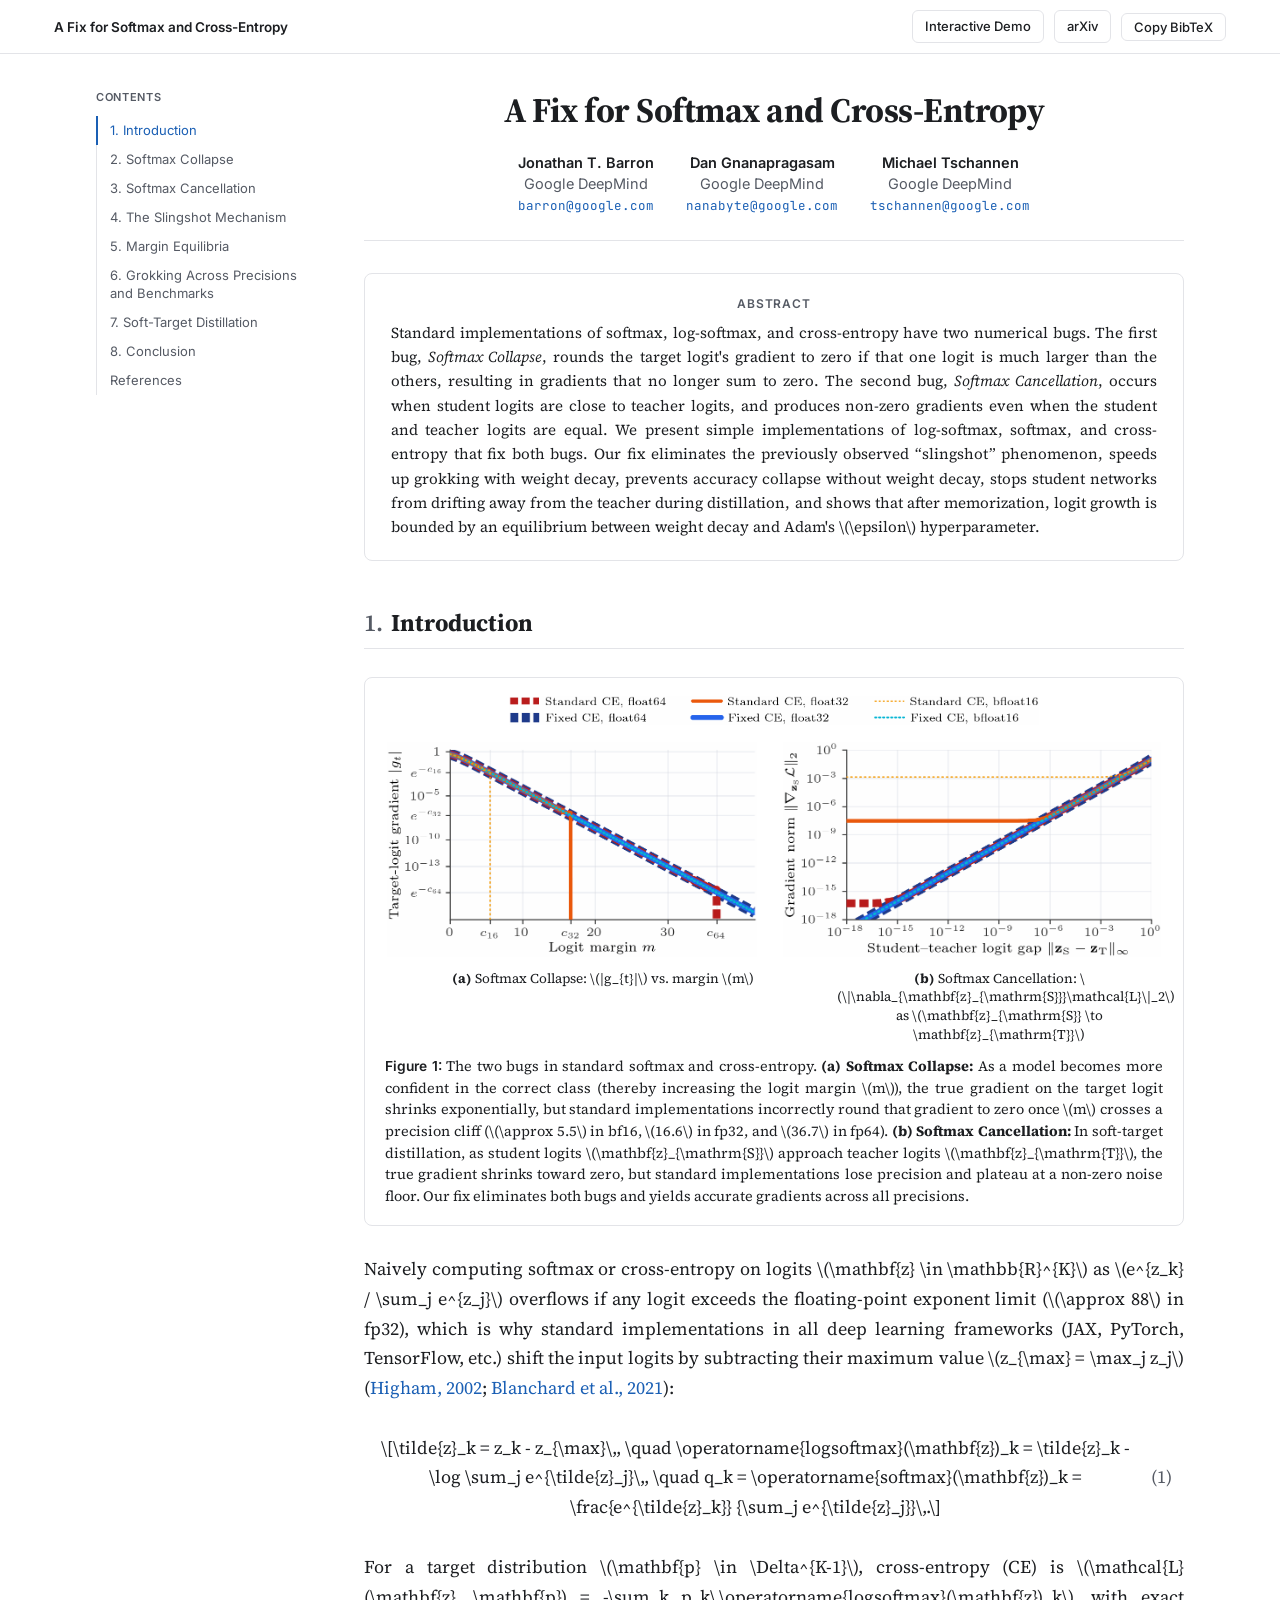
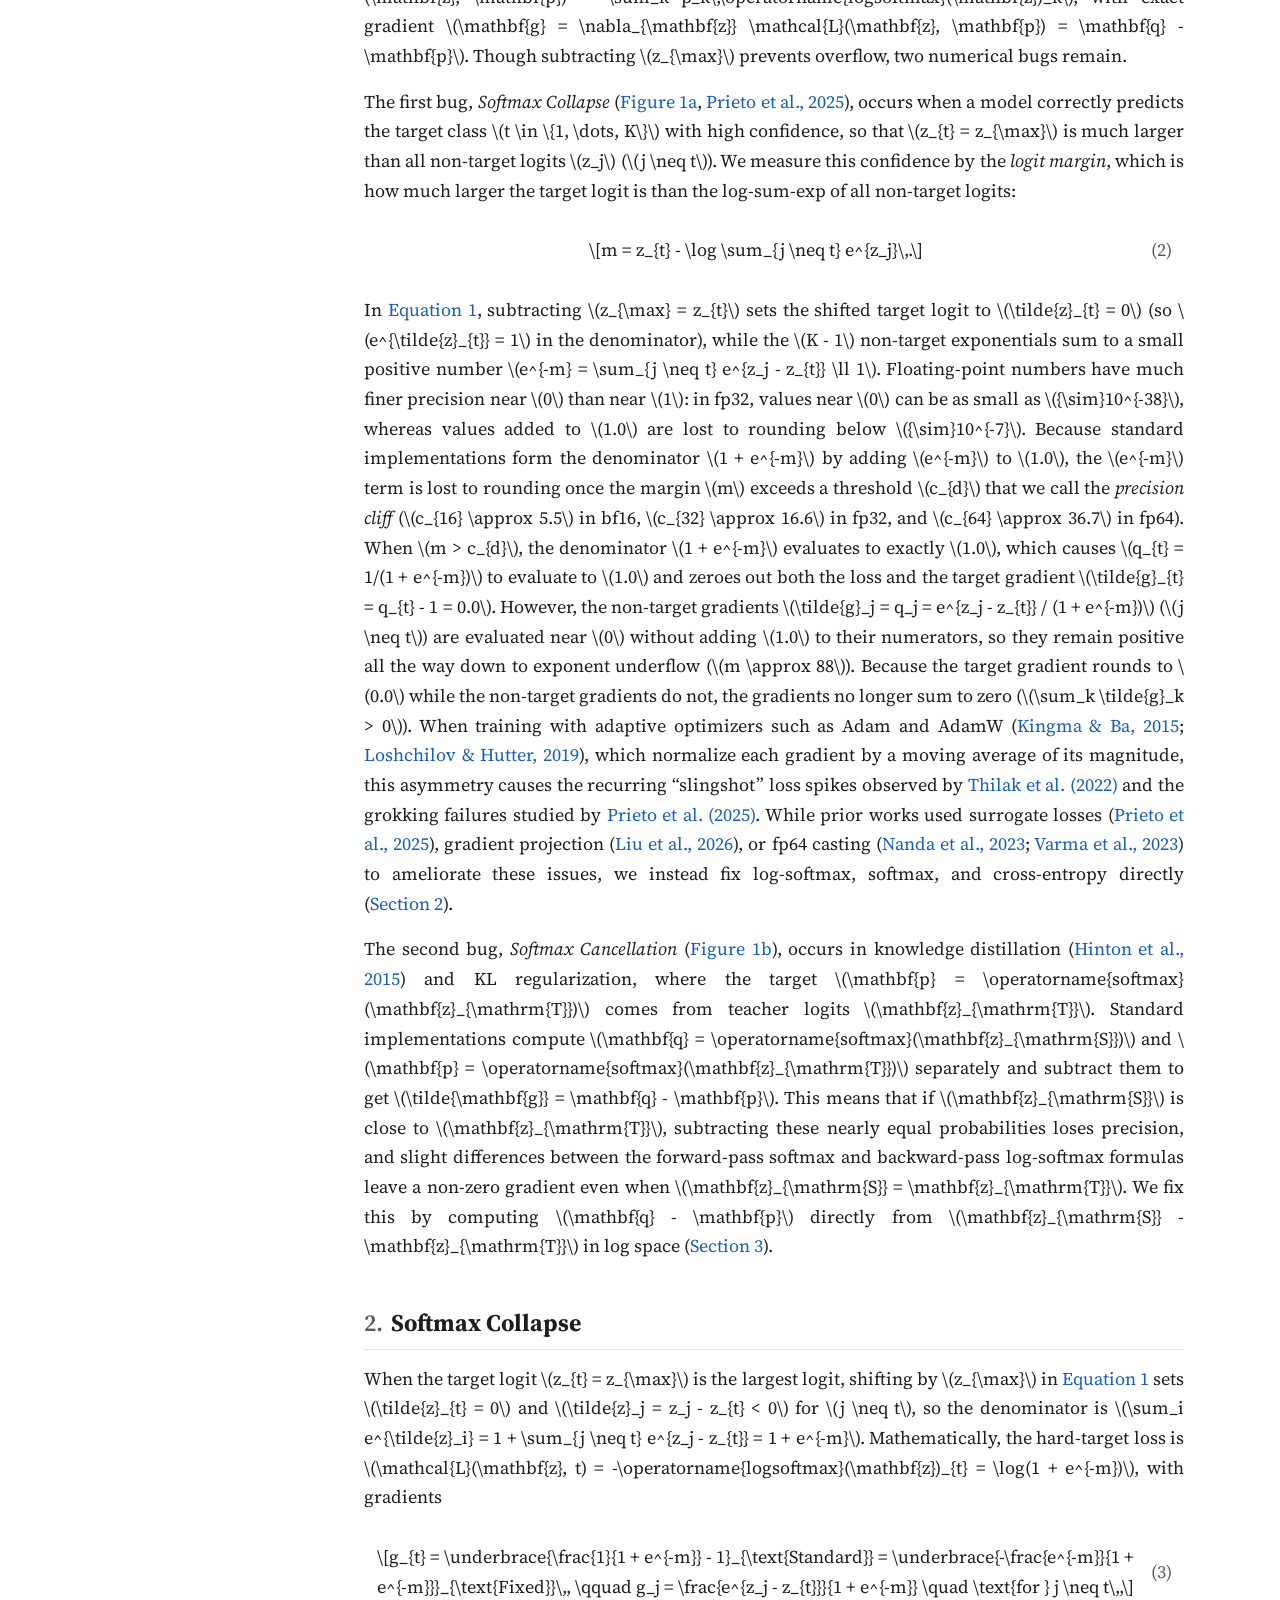
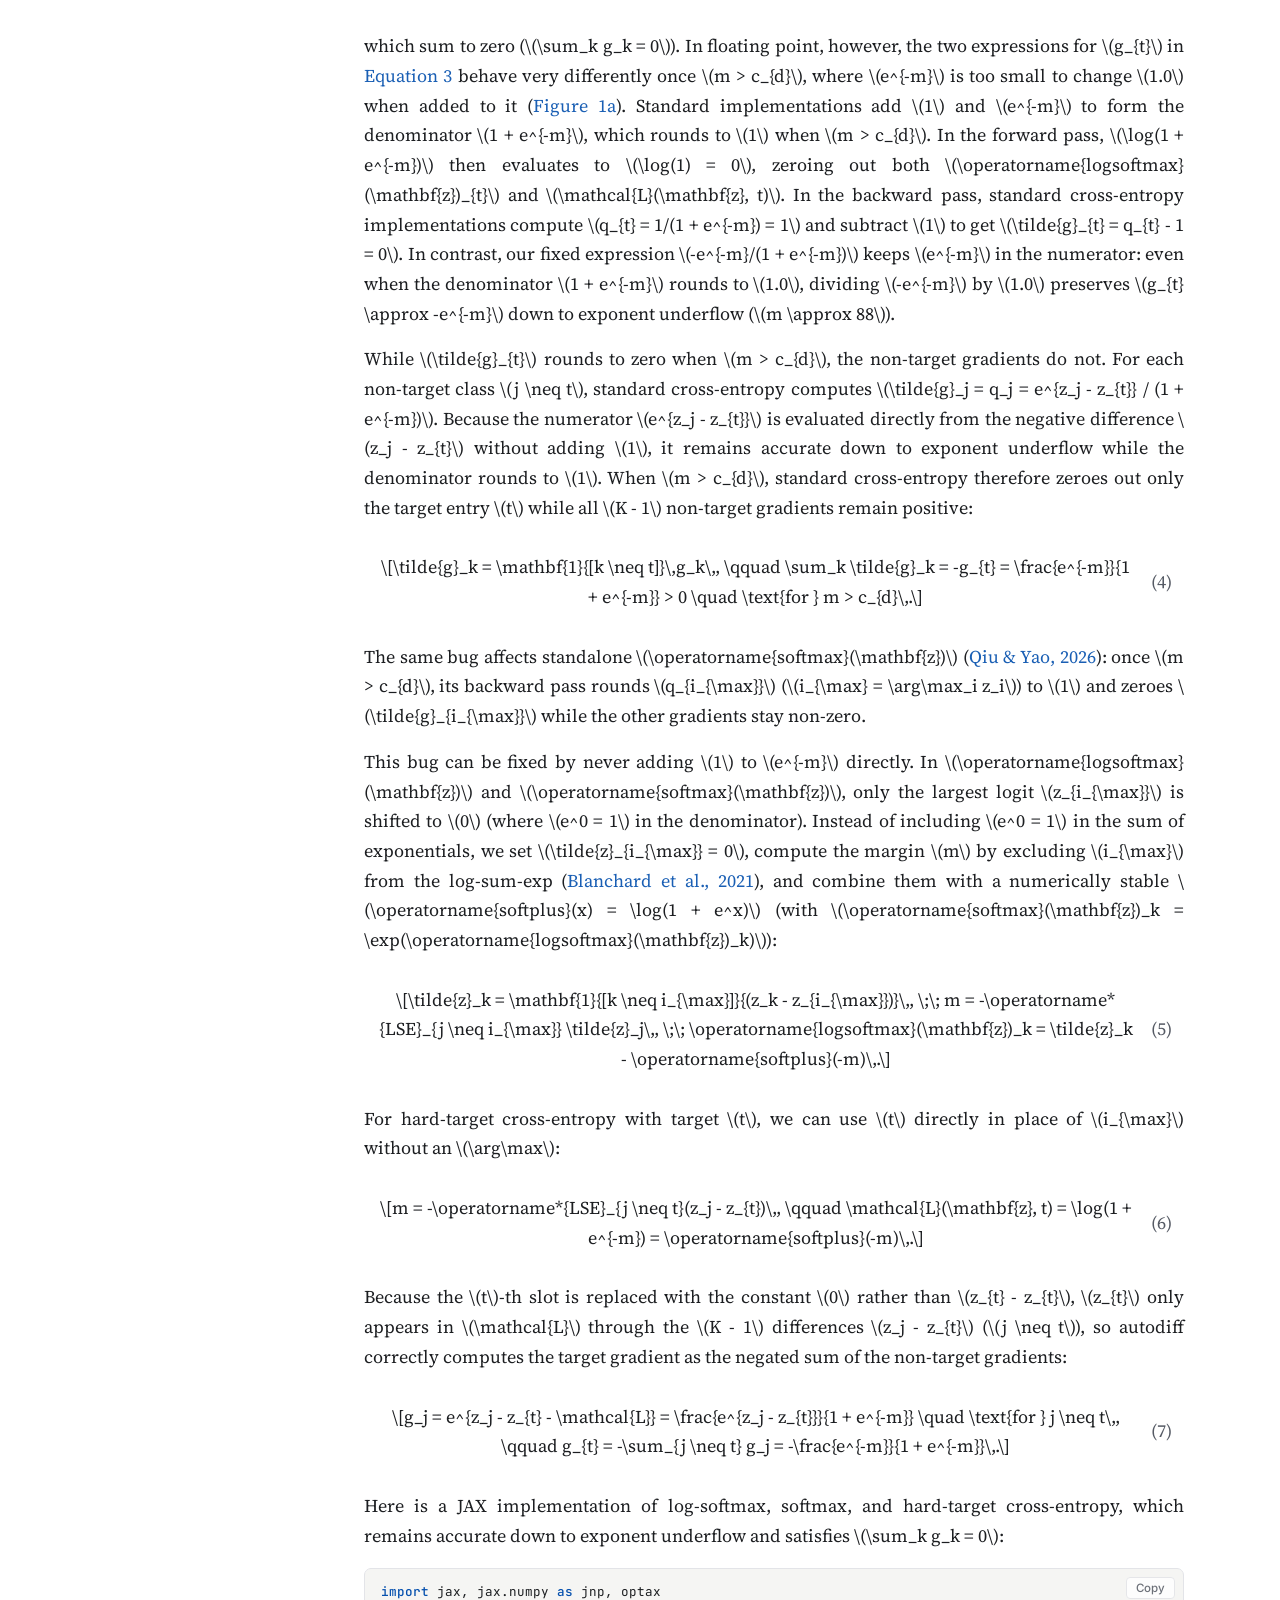
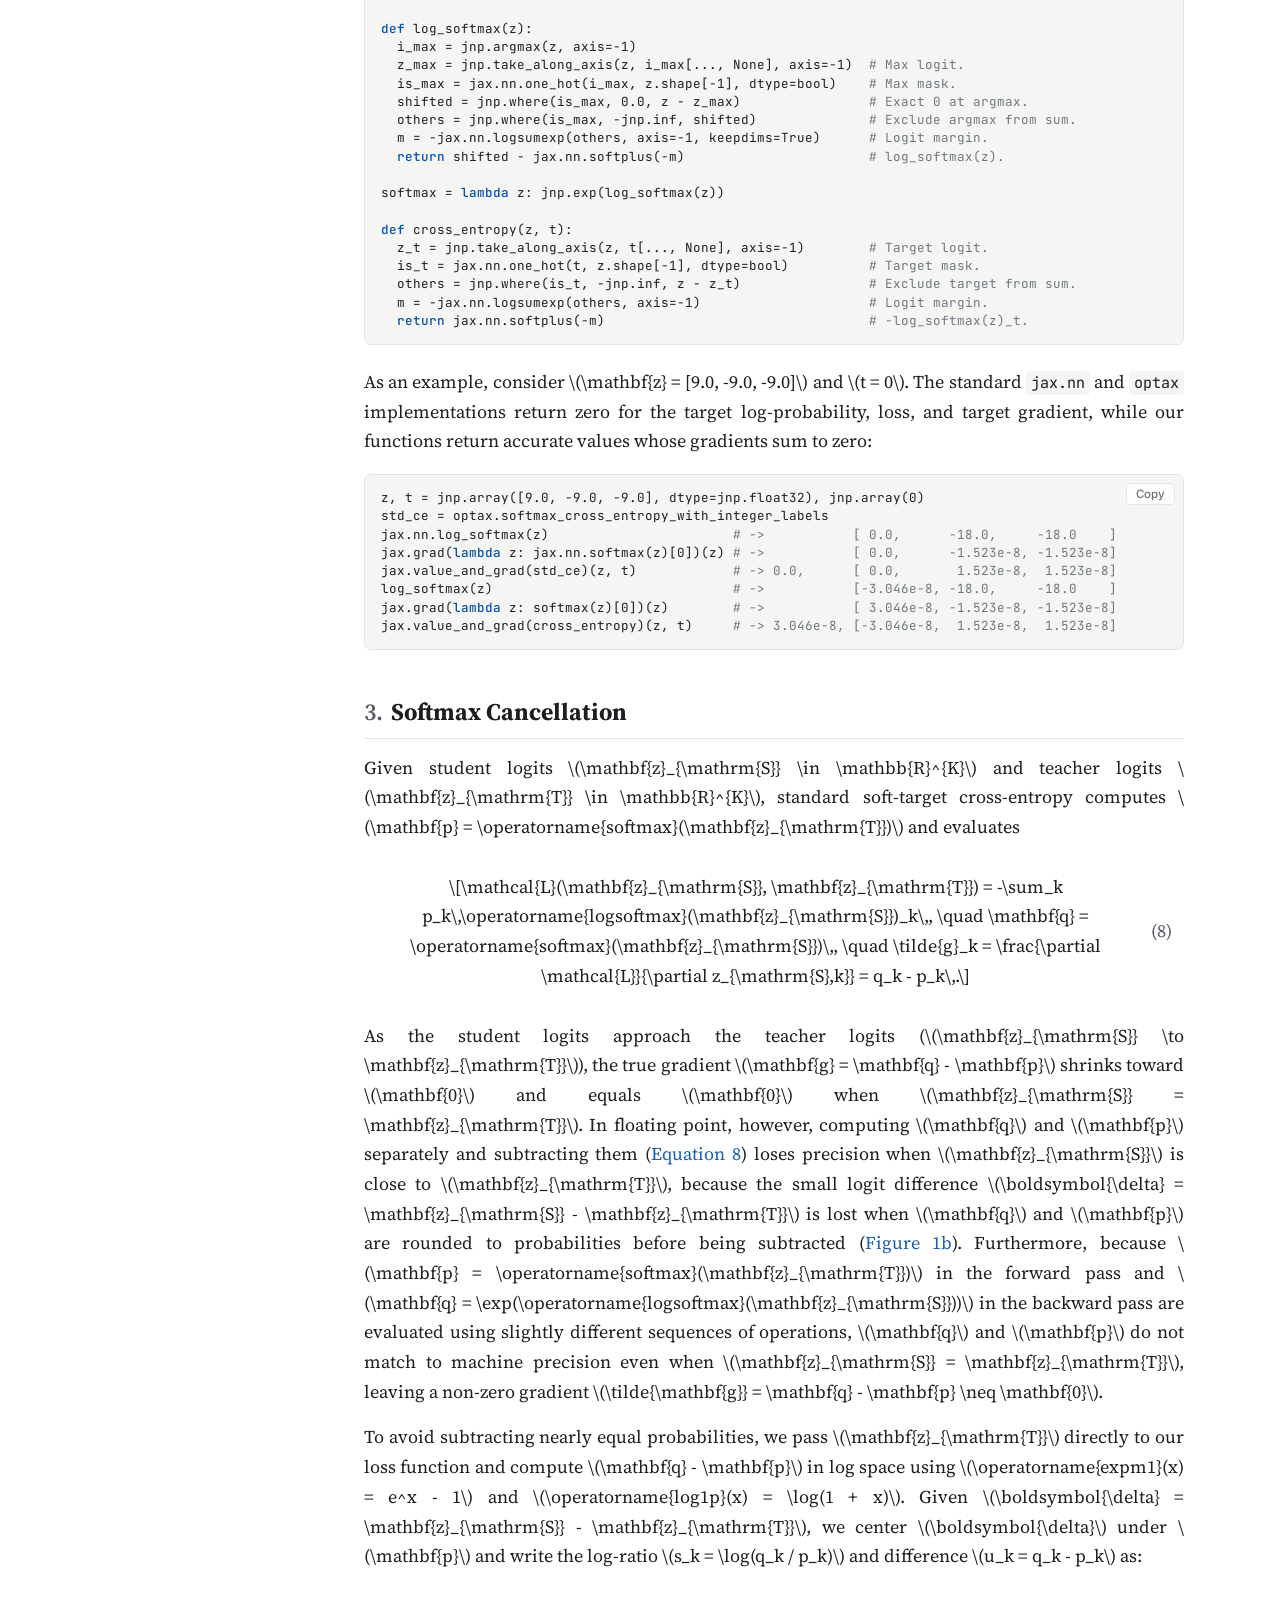
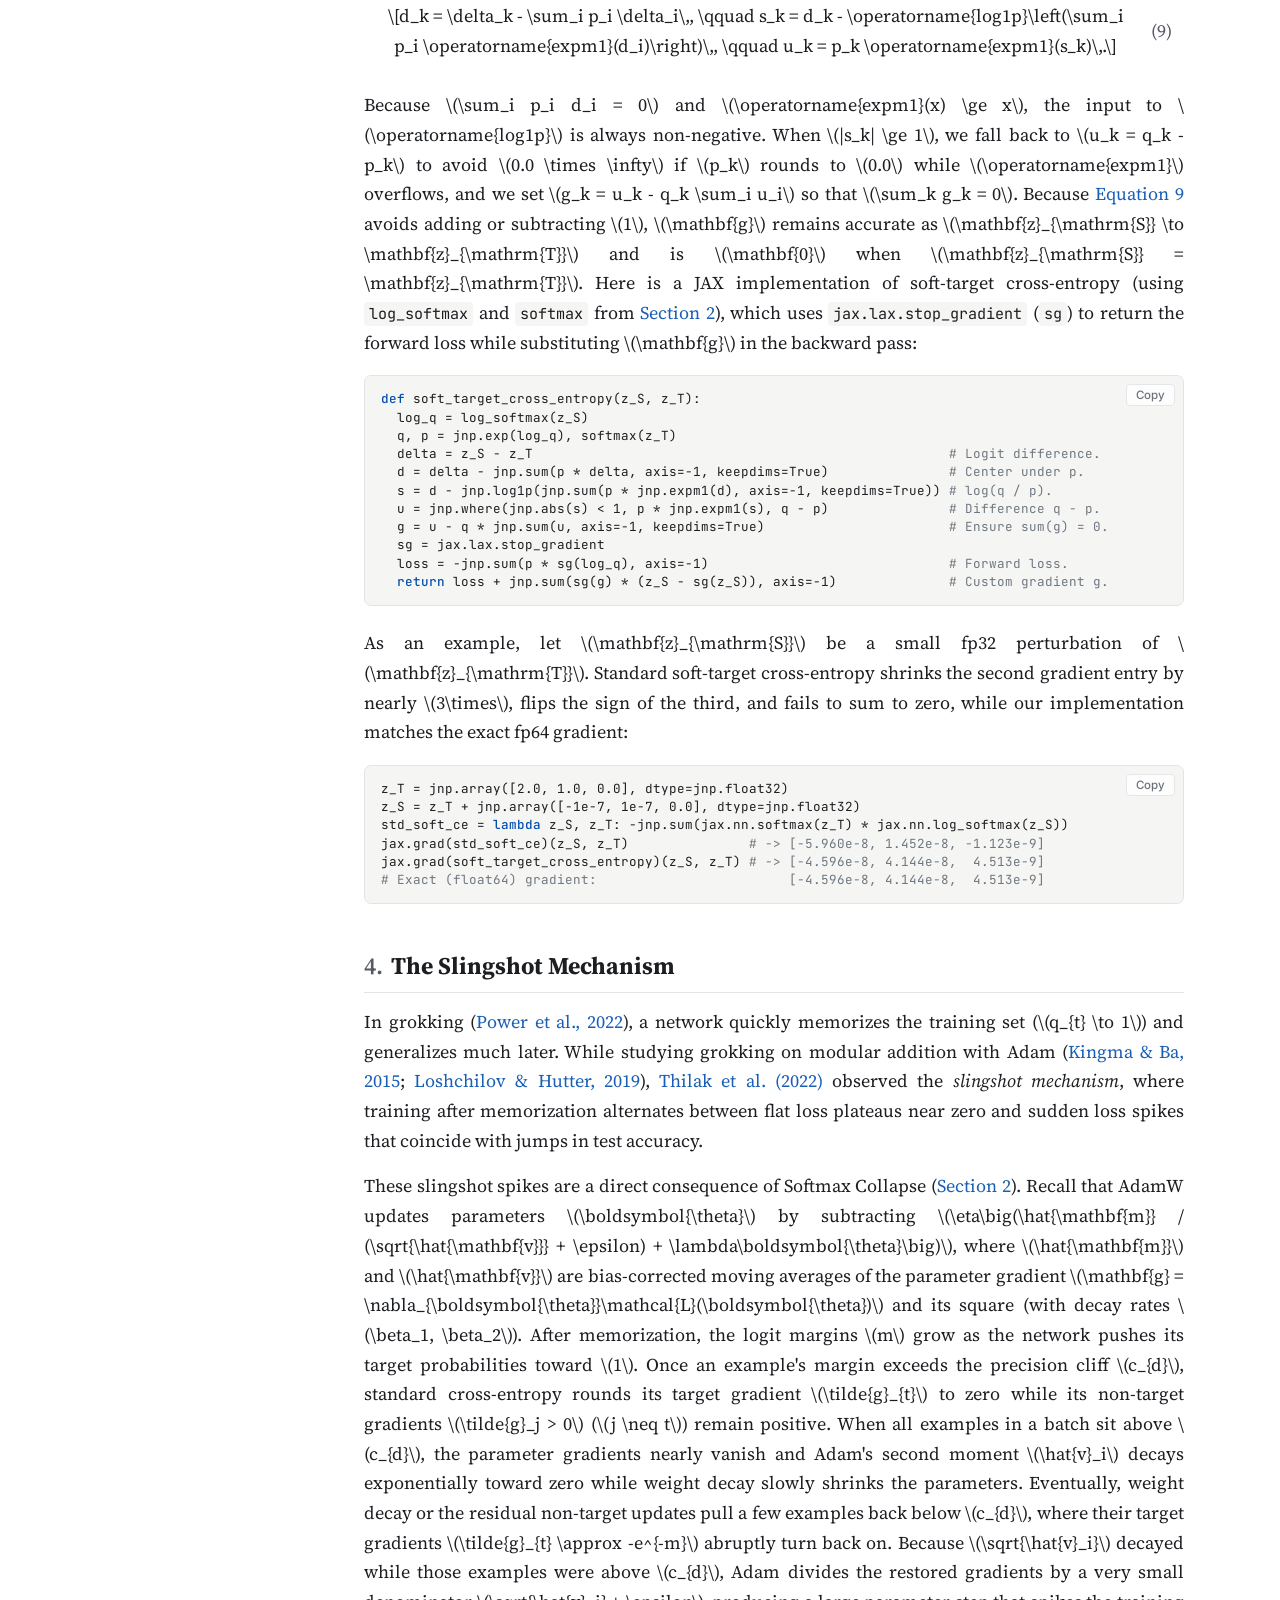
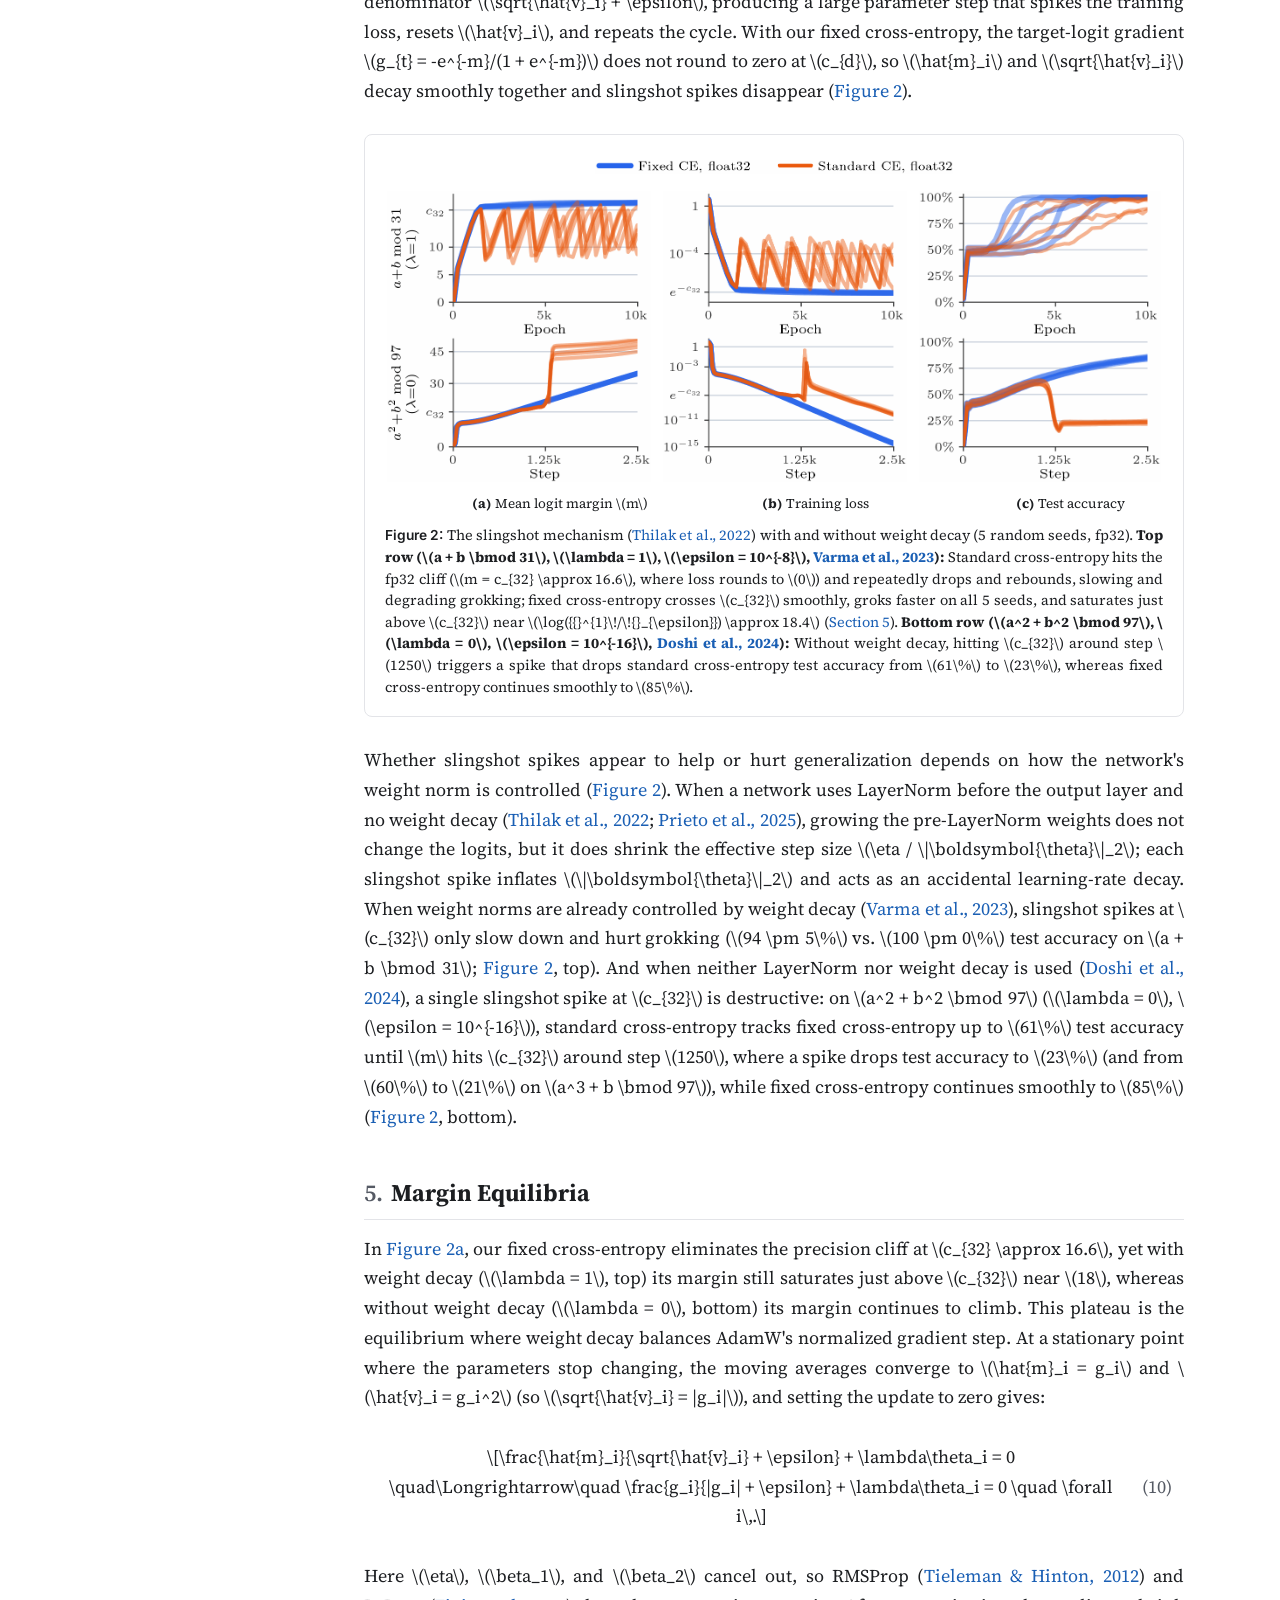
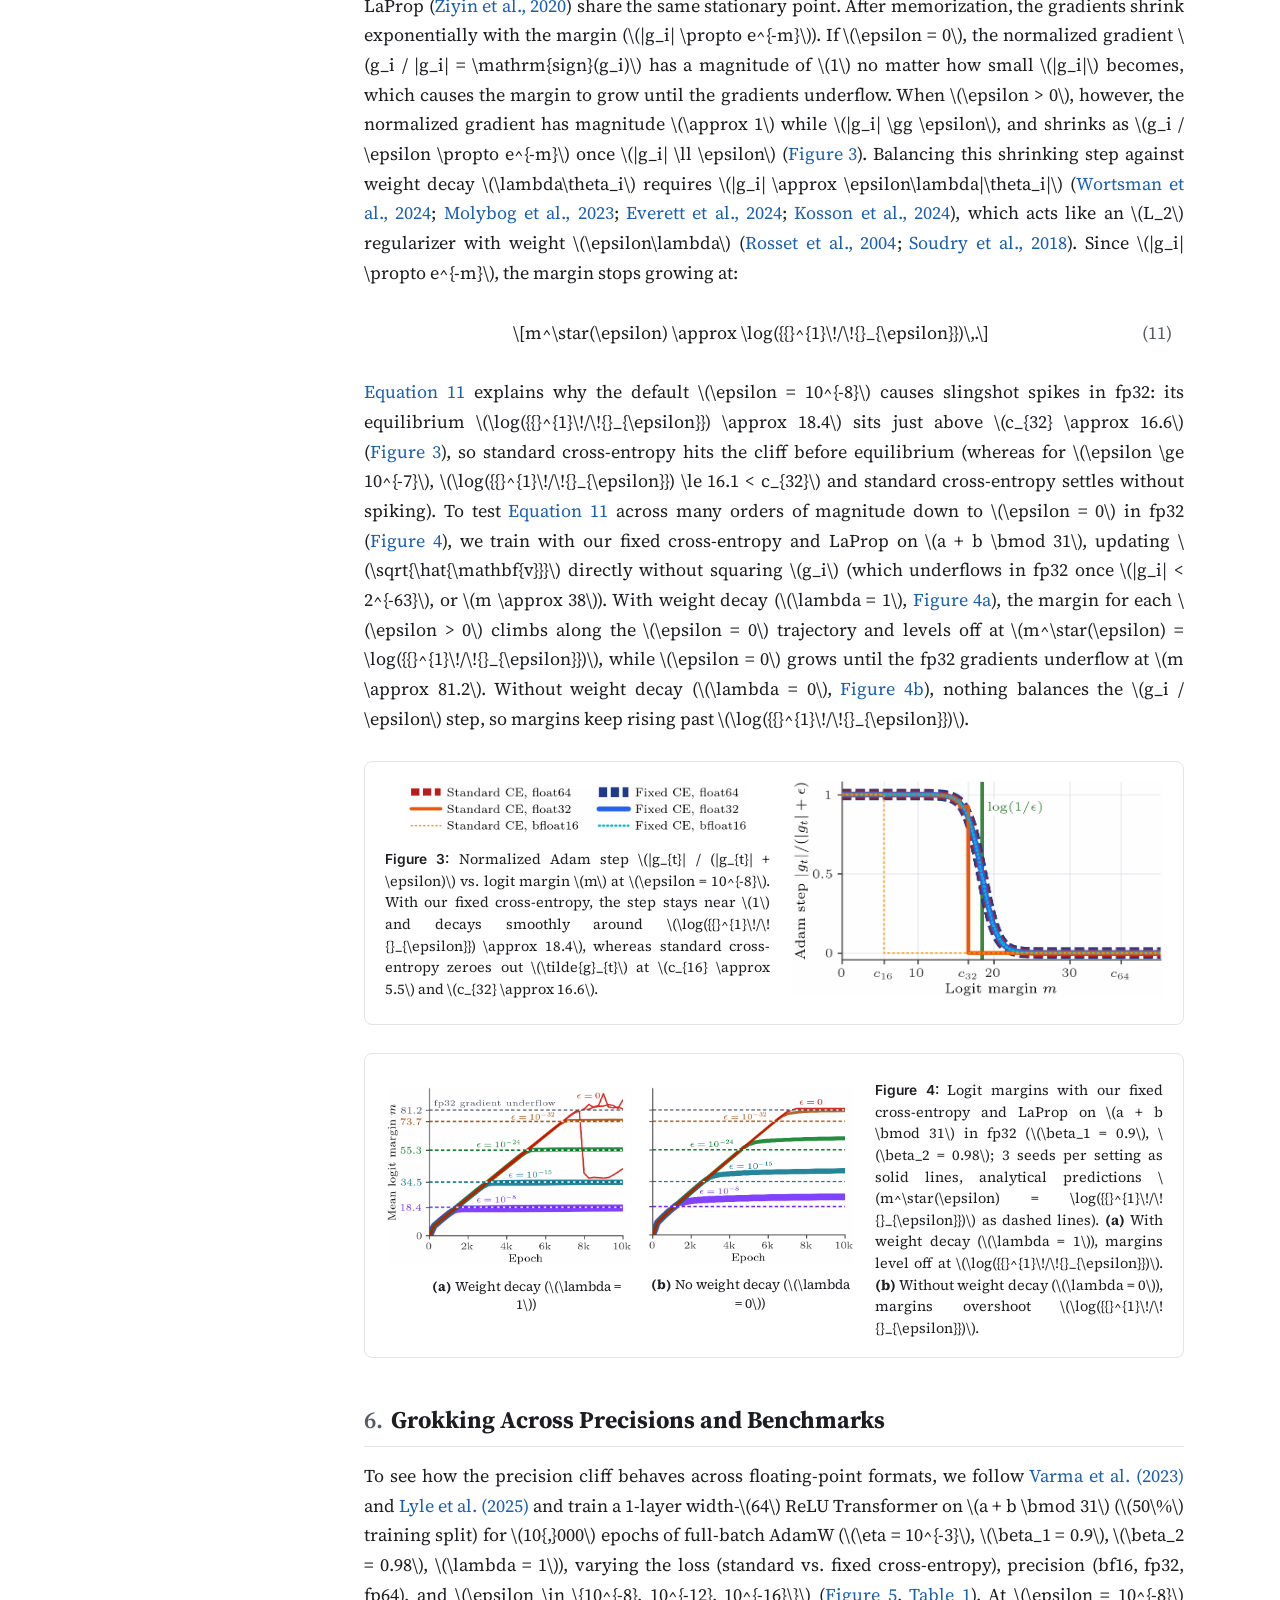
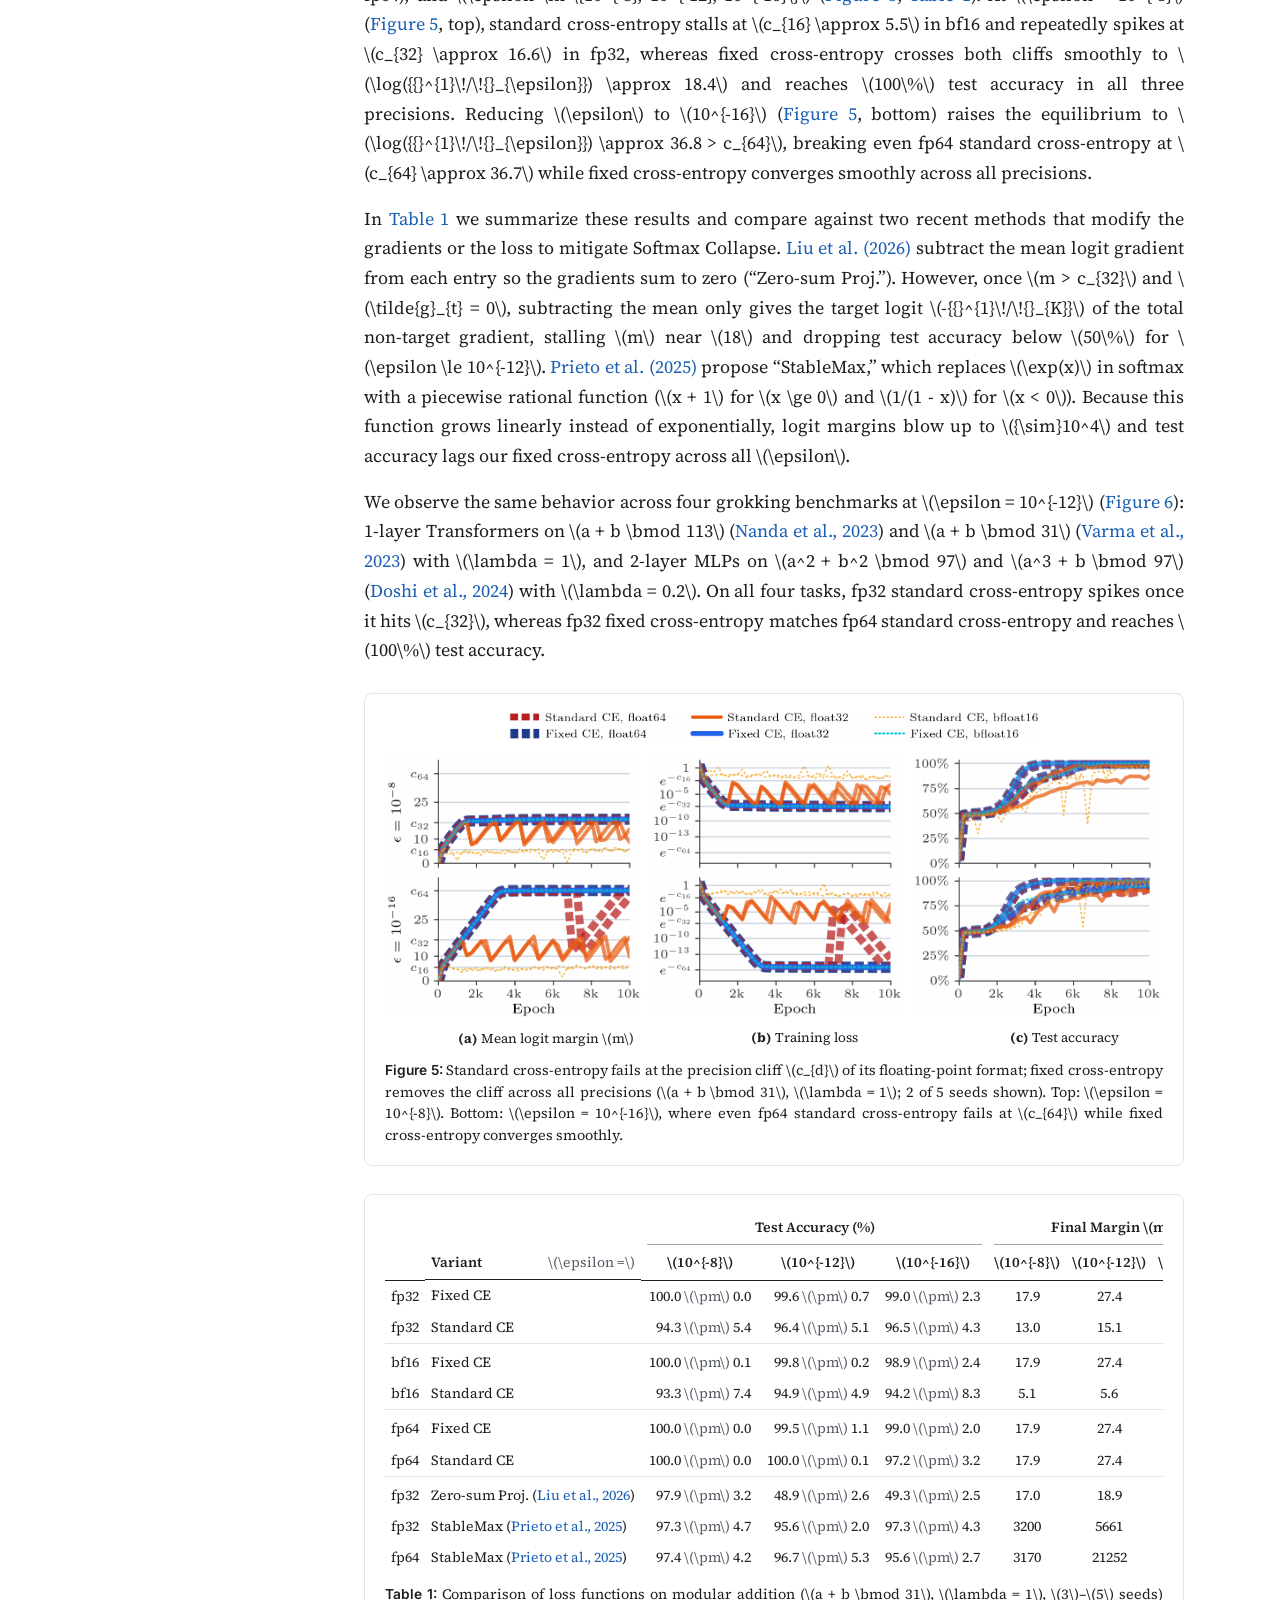
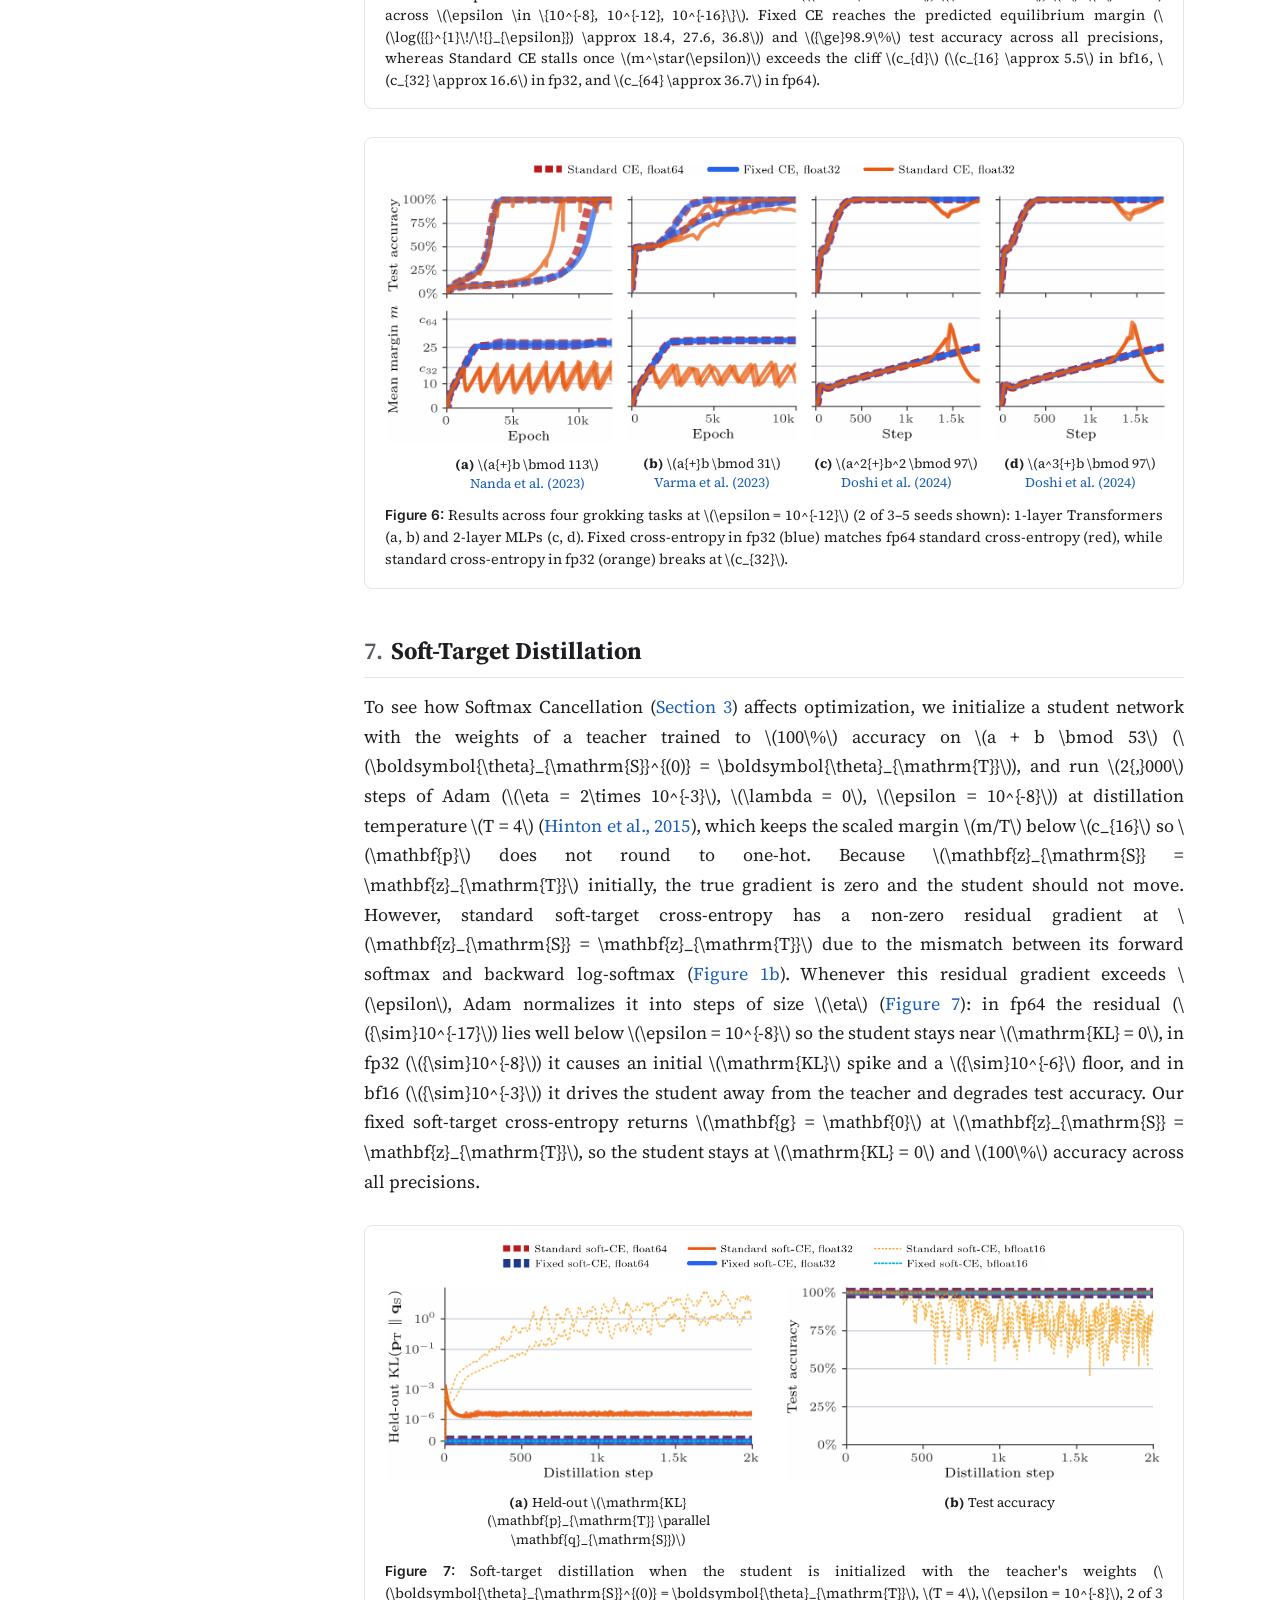
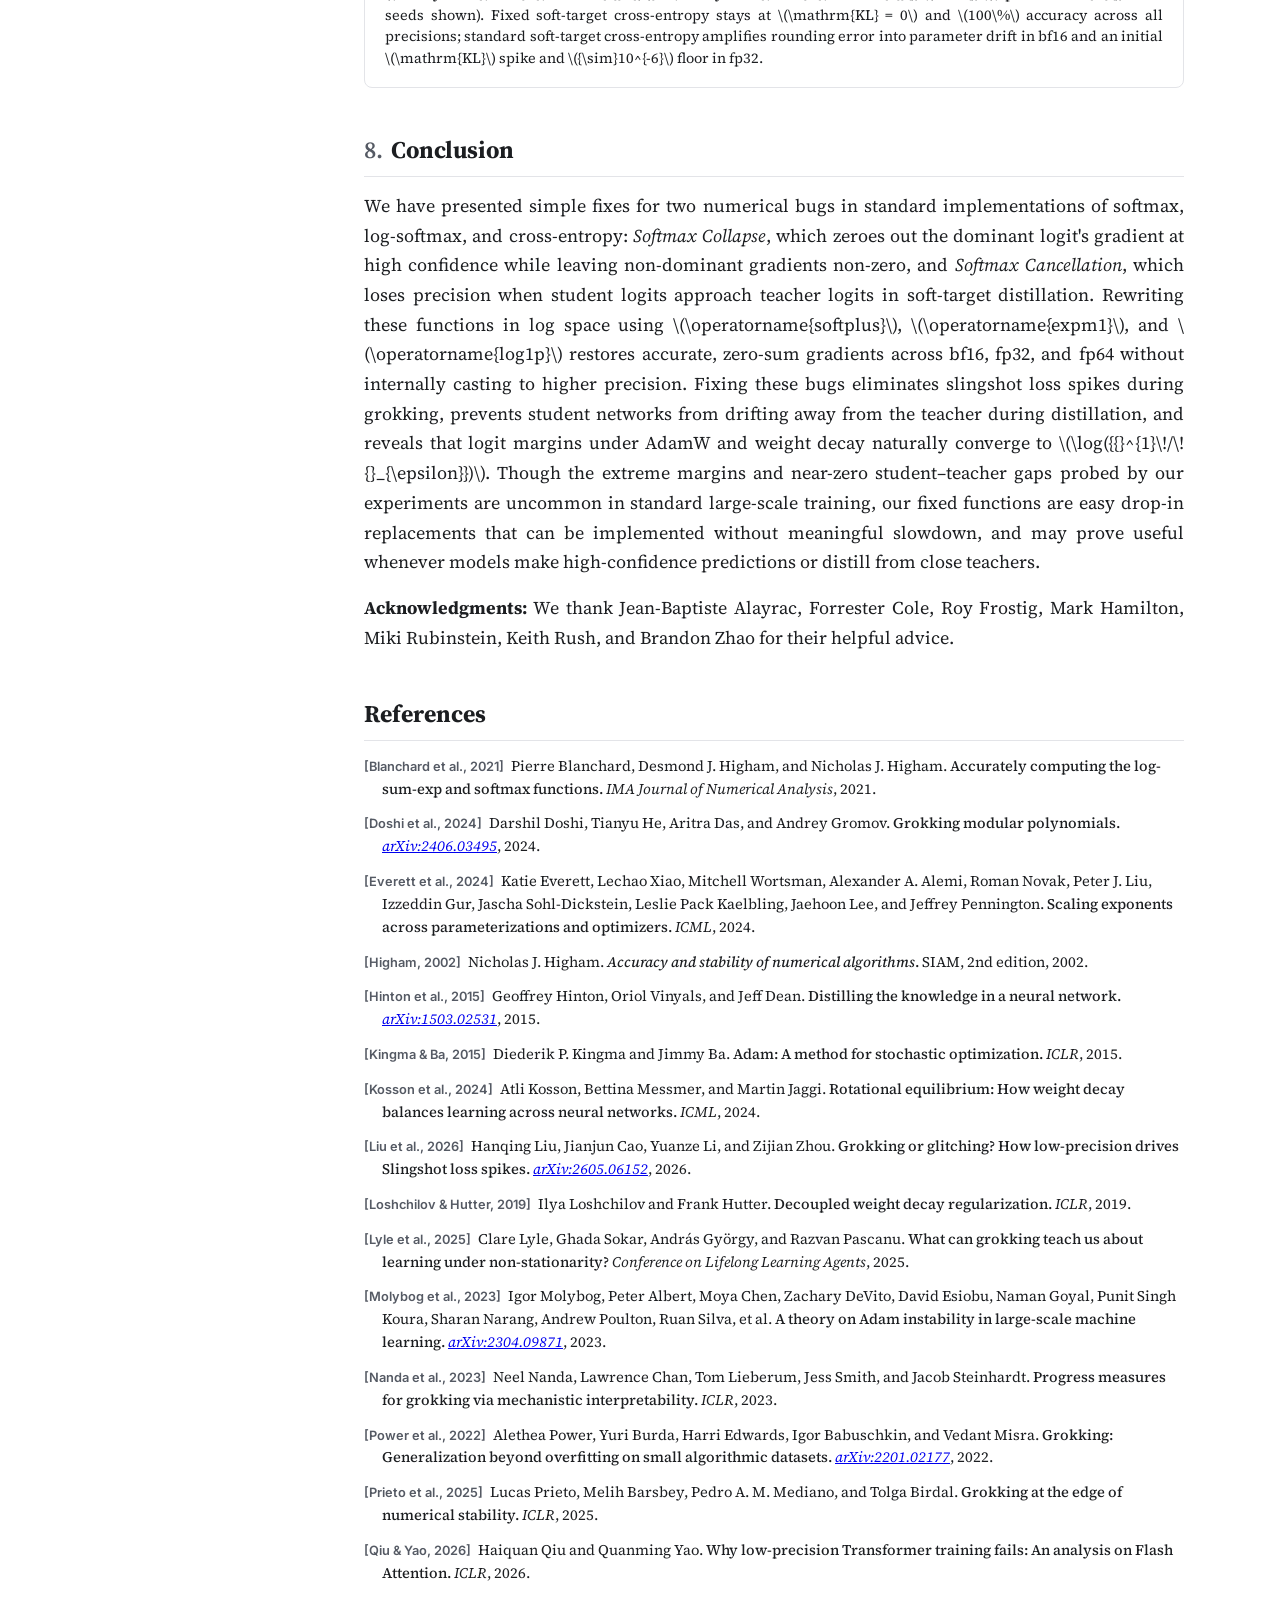
==== commit 179ff845: "SoftmaxFix: slingshot hover video, interactive demo page, fresh paper HTML; fix TODO links" ====
--- a/softmaxfix/index.html
+++ b/softmaxfix/index.html
@@ -4,7 +4,7 @@
   <meta charset="utf-8">
   <meta name="viewport" content="width=device-width, initial-scale=1">
   <title>A Fix for Softmax and Cross-Entropy</title>
-  <link rel="shortcut icon" href="../images/favicon/favicon.ico" type="image/x-icon">
+  <link rel="icon" type="image/png" href="[data-uri]">
   <link rel="preconnect" href="https://fonts.googleapis.com">
   <link rel="preconnect" href="https://fonts.gstatic.com" crossorigin>
   <link href="https://fonts.googleapis.com/css2?family=Inter:wght@400;500;600&family=JetBrains+Mono:wght@400;500&family=Source+Serif+4:ital,opsz,wght@0,8..60,400;0,8..60,600;0,8..60,700;1,8..60,400&display=swap" rel="stylesheet">
@@ -282,7 +282,6 @@
       margin: 18px 0;
       padding: 8px 12px;
       border-radius: 6px;
-      overflow-x: auto;
       transition: background 0.25s;
     }
     .equation-row:target {
@@ -291,7 +290,10 @@
     .math-display {
       flex: 1;
       text-align: center;
+      min-width: 0;
       overflow-x: auto;
+      overflow-y: hidden;
+      padding: 4px 0;
     }
     .math-display .katex-display {
       margin: 0.25em 0;
@@ -589,6 +591,7 @@
     <div class="topbar-inner">
       <div class="topbar-title">A Fix for Softmax and Cross-Entropy</div>
       <div class="topbar-actions">
+        <a class="btn-pill" href="demo.html" target="_blank" rel="noopener">Interactive Demo</a>
         <a class="btn-pill" href="https://arxiv.org/abs/2610.31642" target="_blank" rel="noopener">arXiv</a>
         <button class="btn-pill" id="copy-bibtex-btn" data-bibtex="@article{barron2026softmaxfix,
   title={A Fix for Softmax and Cross-Entropy},
@@ -907,11 +910,12 @@
     u_k = p_k \operatorname{expm1}(s_k)\,.\]</div><span class="eq-num">(9)</span></div>
 <p>Because <span class="math-inline">\(\sum_i p_i d_i = 0\)</span> and <span class="math-inline">\(\operatorname{expm1}(x) \ge x\)</span>, the
 input to <span class="math-inline">\(\operatorname{log1p}\)</span> is always non-negative.
-We then set <span class="math-inline">\(g_k = u_k - q_k \sum_i u_i\)</span> to remove
-any remaining floating-point drift from <span class="math-inline">\(\sum_k g_k = 0\)</span>.
-Because <span class="math-inline">\(d_k\)</span>, <span class="math-inline">\(s_k\)</span>, and <span class="math-inline">\(u_k\)</span> are evaluated using
-<span class="math-inline">\(\operatorname{expm1}\)</span> and <span class="math-inline">\(\operatorname{log1p}\)</span> without adding or subtracting <span class="math-inline">\(1\)</span>, <span class="math-inline">\(\mathbf{g}\)</span> remains
-accurate as <span class="math-inline">\(\mathbf{z}_{\mathrm{S}} \to \mathbf{z}_{\mathrm{T}}\)</span> and is <span class="math-inline">\(\mathbf{0}\)</span> when <span class="math-inline">\(\mathbf{z}_{\mathrm{S}} =
+When <span class="math-inline">\(|s_k| \ge 1\)</span>, we fall back to <span class="math-inline">\(u_k = q_k -
+p_k\)</span> to avoid <span class="math-inline">\(0.0 \times \infty\)</span> if <span class="math-inline">\(p_k\)</span> rounds to <span class="math-inline">\(0.0\)</span>
+while <span class="math-inline">\(\operatorname{expm1}\)</span> overflows, and we set <span class="math-inline">\(g_k = u_k - q_k
+\sum_i u_i\)</span> so that <span class="math-inline">\(\sum_k g_k = 0\)</span>.
+Because <a href="#eq:soft_fix" class="xref" data-ref="eq:soft_fix">Equation&nbsp;9</a> avoids adding or subtracting <span class="math-inline">\(1\)</span>, <span class="math-inline">\(\mathbf{g}\)</span>
+remains accurate as <span class="math-inline">\(\mathbf{z}_{\mathrm{S}} \to \mathbf{z}_{\mathrm{T}}\)</span> and is <span class="math-inline">\(\mathbf{0}\)</span> when <span class="math-inline">\(\mathbf{z}_{\mathrm{S}} =
 \mathbf{z}_{\mathrm{T}}\)</span>.
 Here is a JAX implementation of soft-target cross-entropy (using
 <code>log_softmax</code> and <code>softmax</code> from <a href="#sec:bug1" class="xref" data-ref="sec:bug1">Section&nbsp;2</a>), which
@@ -923,7 +927,7 @@
   delta = z_S - z_T                                                    # Logit difference.
   d = delta - jnp.sum(p * delta, axis=-1, keepdims=True)               # Center under p.
   s = d - jnp.log1p(jnp.sum(p * jnp.expm1(d), axis=-1, keepdims=True)) # log(q / p).
-  u = p * jnp.expm1(s)                                                 # Difference q - p.
+  u = jnp.where(jnp.abs(s) &lt; 1, p * jnp.expm1(s), q - p)               # Difference q - p.
   g = u - q * jnp.sum(u, axis=-1, keepdims=True)                       # Ensure sum(g) = 0.
   sg = jax.lax.stop_gradient
   loss = -jnp.sum(p * sg(log_q), axis=-1)                              # Forward loss.
@@ -933,7 +937,7 @@
   delta = z_S - z_T                                                    <span class="tok-comment"># Logit difference.</span>
   d = delta - jnp.sum(p * delta, axis=-1, keepdims=True)               <span class="tok-comment"># Center under p.</span>
   s = d - jnp.log1p(jnp.sum(p * jnp.expm1(d), axis=-1, keepdims=True)) <span class="tok-comment"># log(q / p).</span>
-  u = p * jnp.expm1(s)                                                 <span class="tok-comment"># Difference q - p.</span>
+  u = jnp.where(jnp.abs(s) &lt; 1, p * jnp.expm1(s), q - p)               <span class="tok-comment"># Difference q - p.</span>
   g = u - q * jnp.sum(u, axis=-1, keepdims=True)                       <span class="tok-comment"># Ensure sum(g) = 0.</span>
   sg = jax.lax.stop_gradient
   loss = -jnp.sum(p * sg(log_q), axis=-1)                              <span class="tok-comment"># Forward loss.</span>
